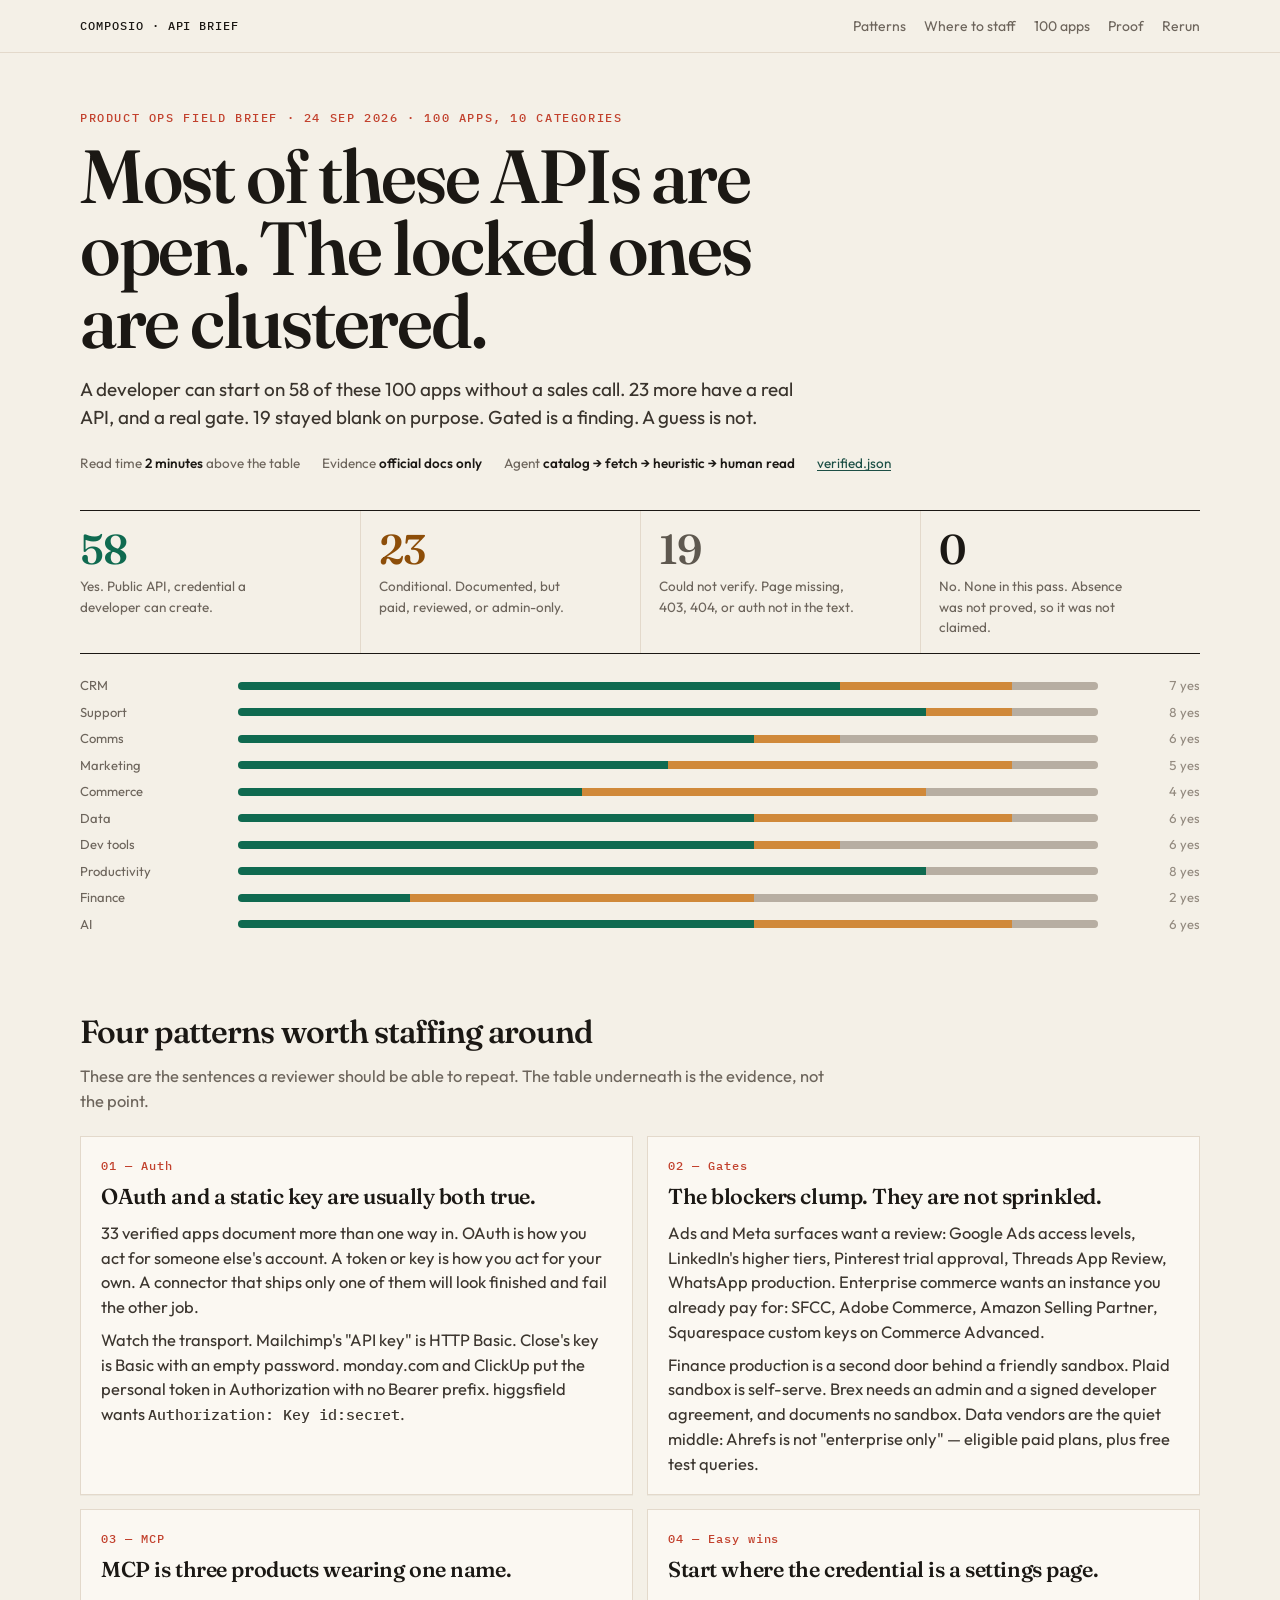
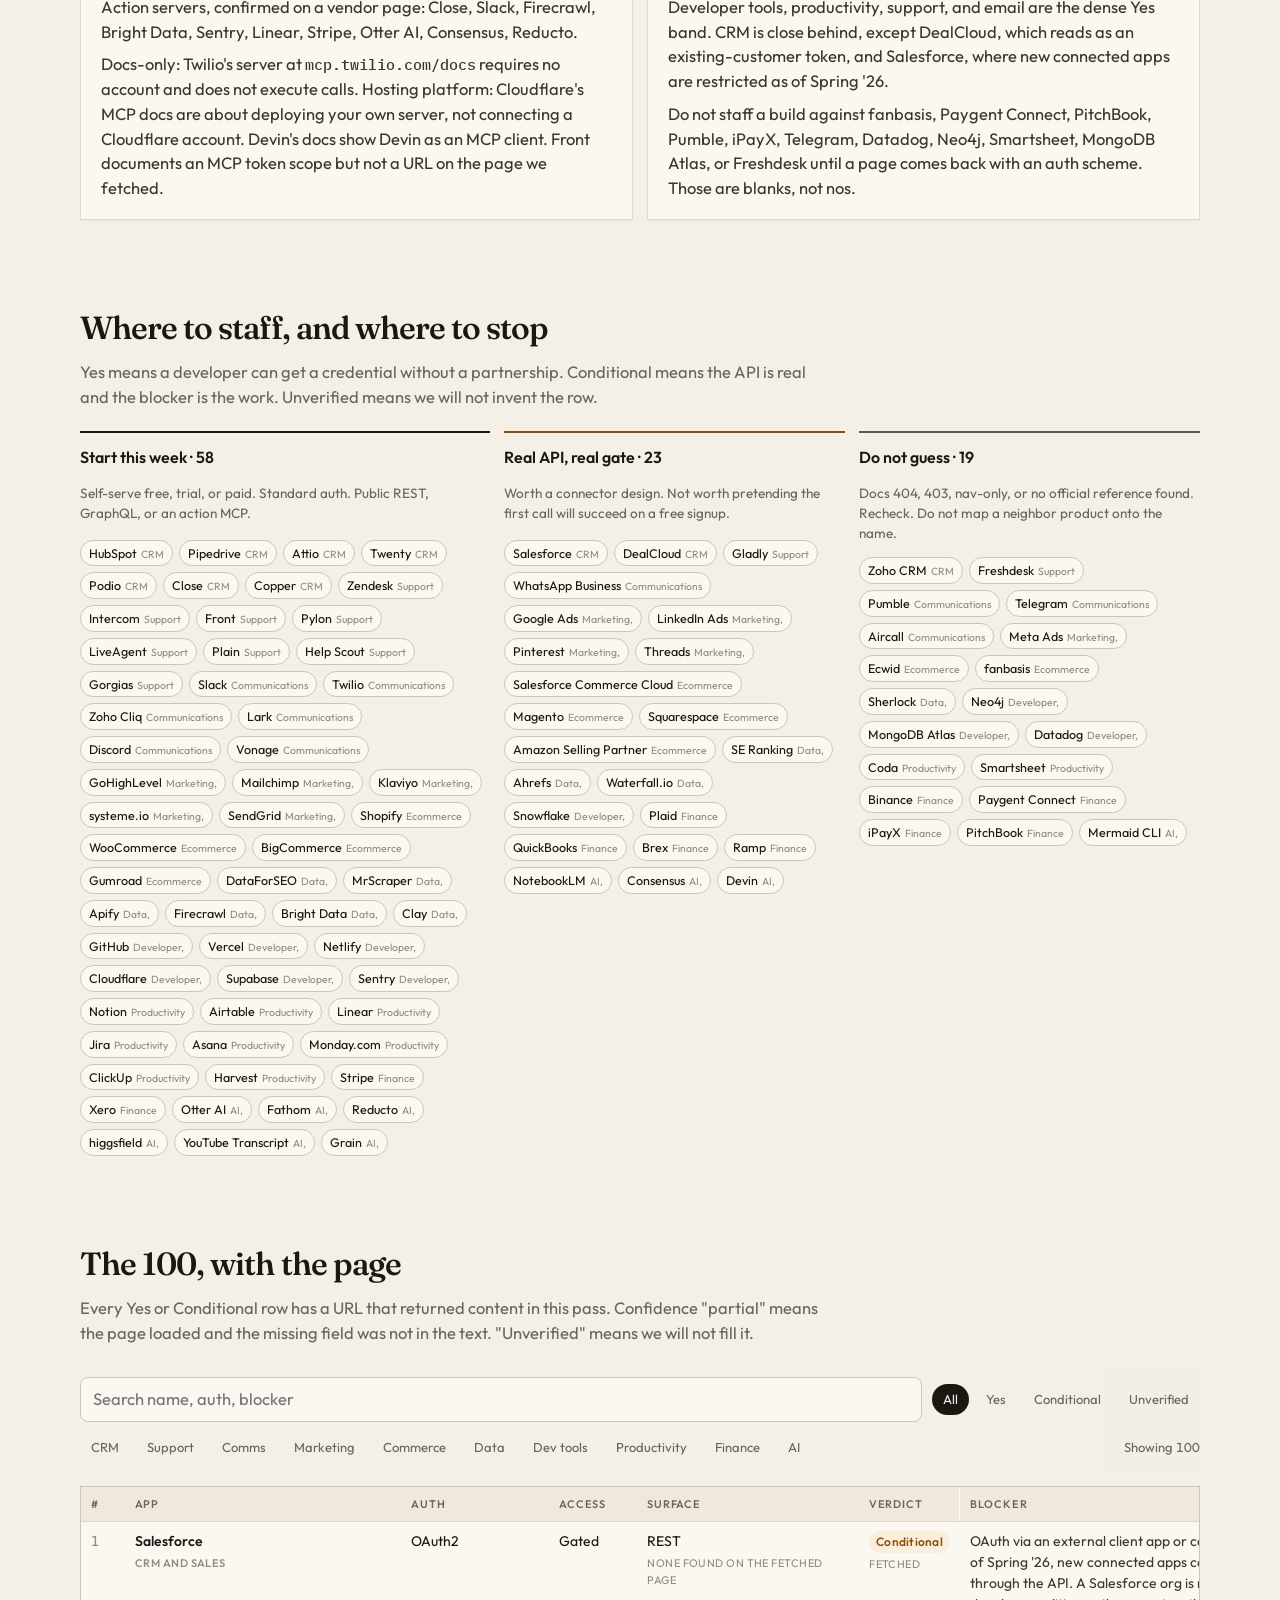
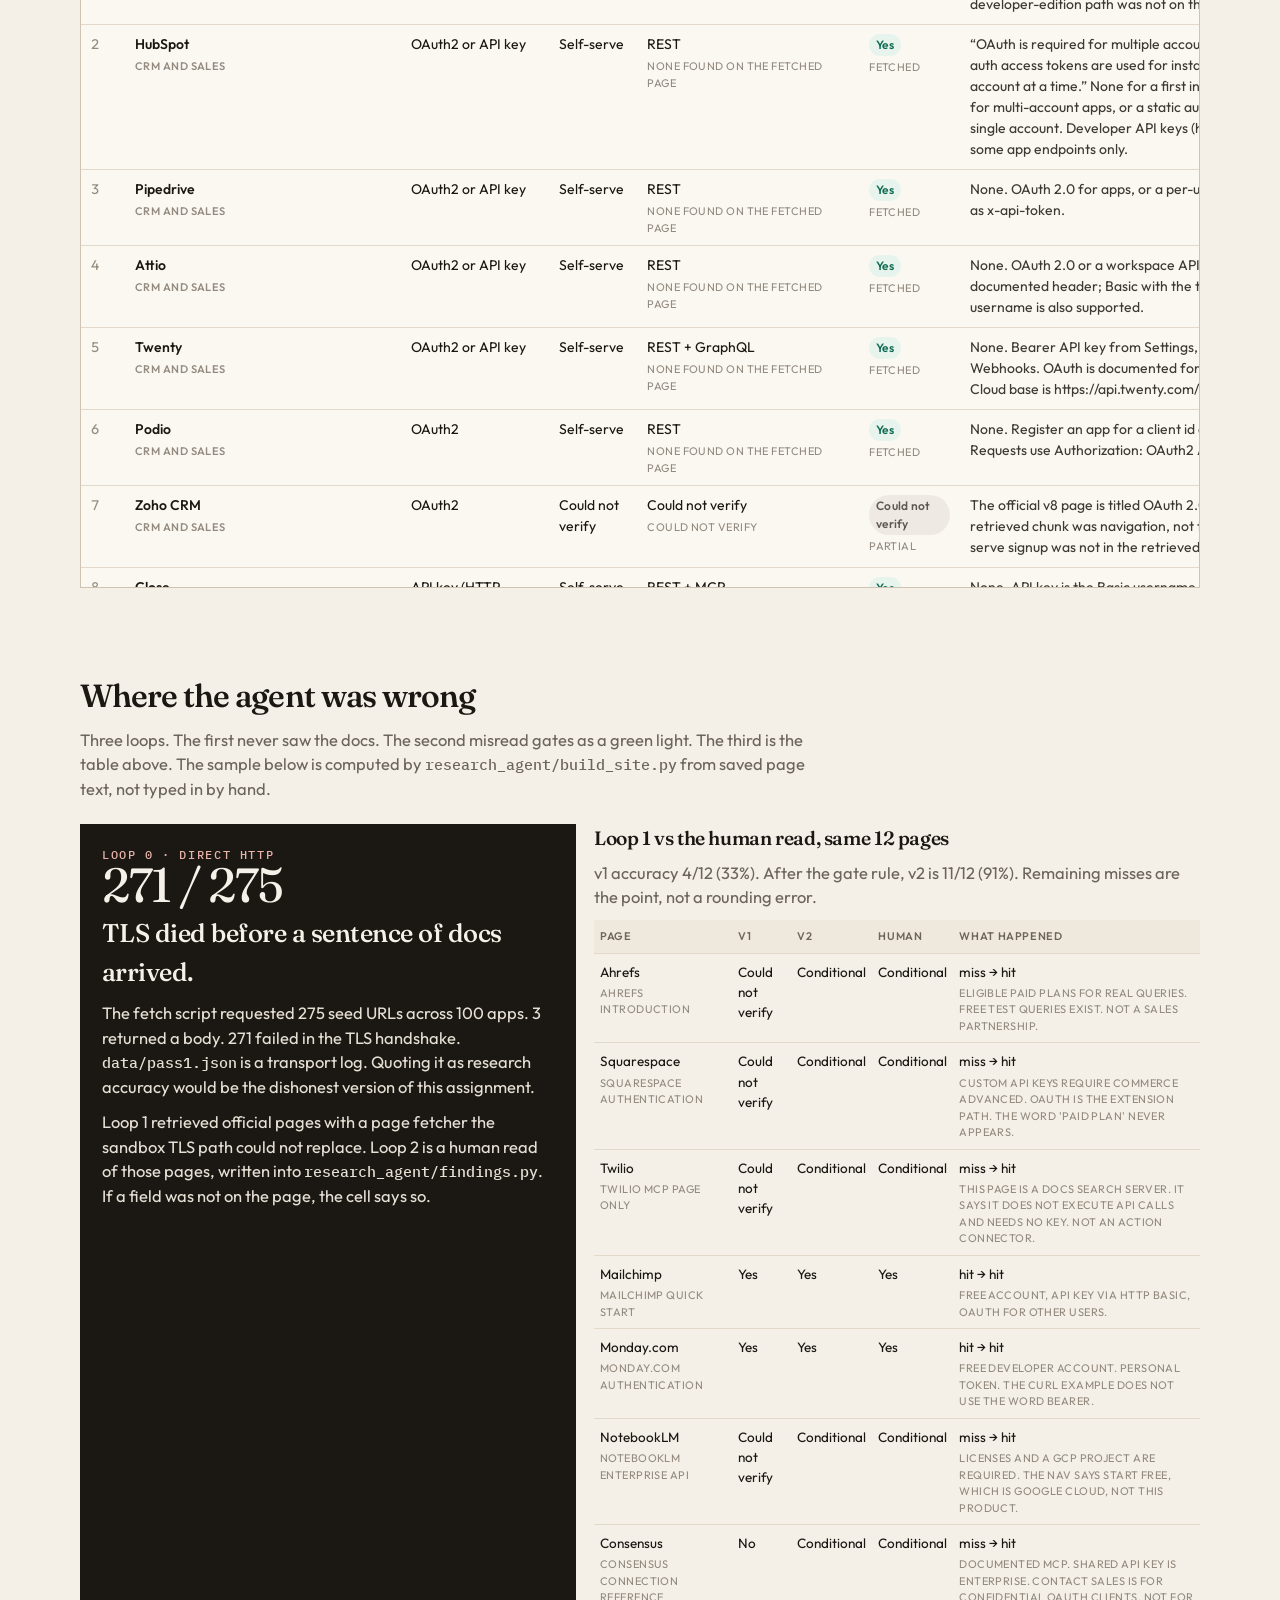
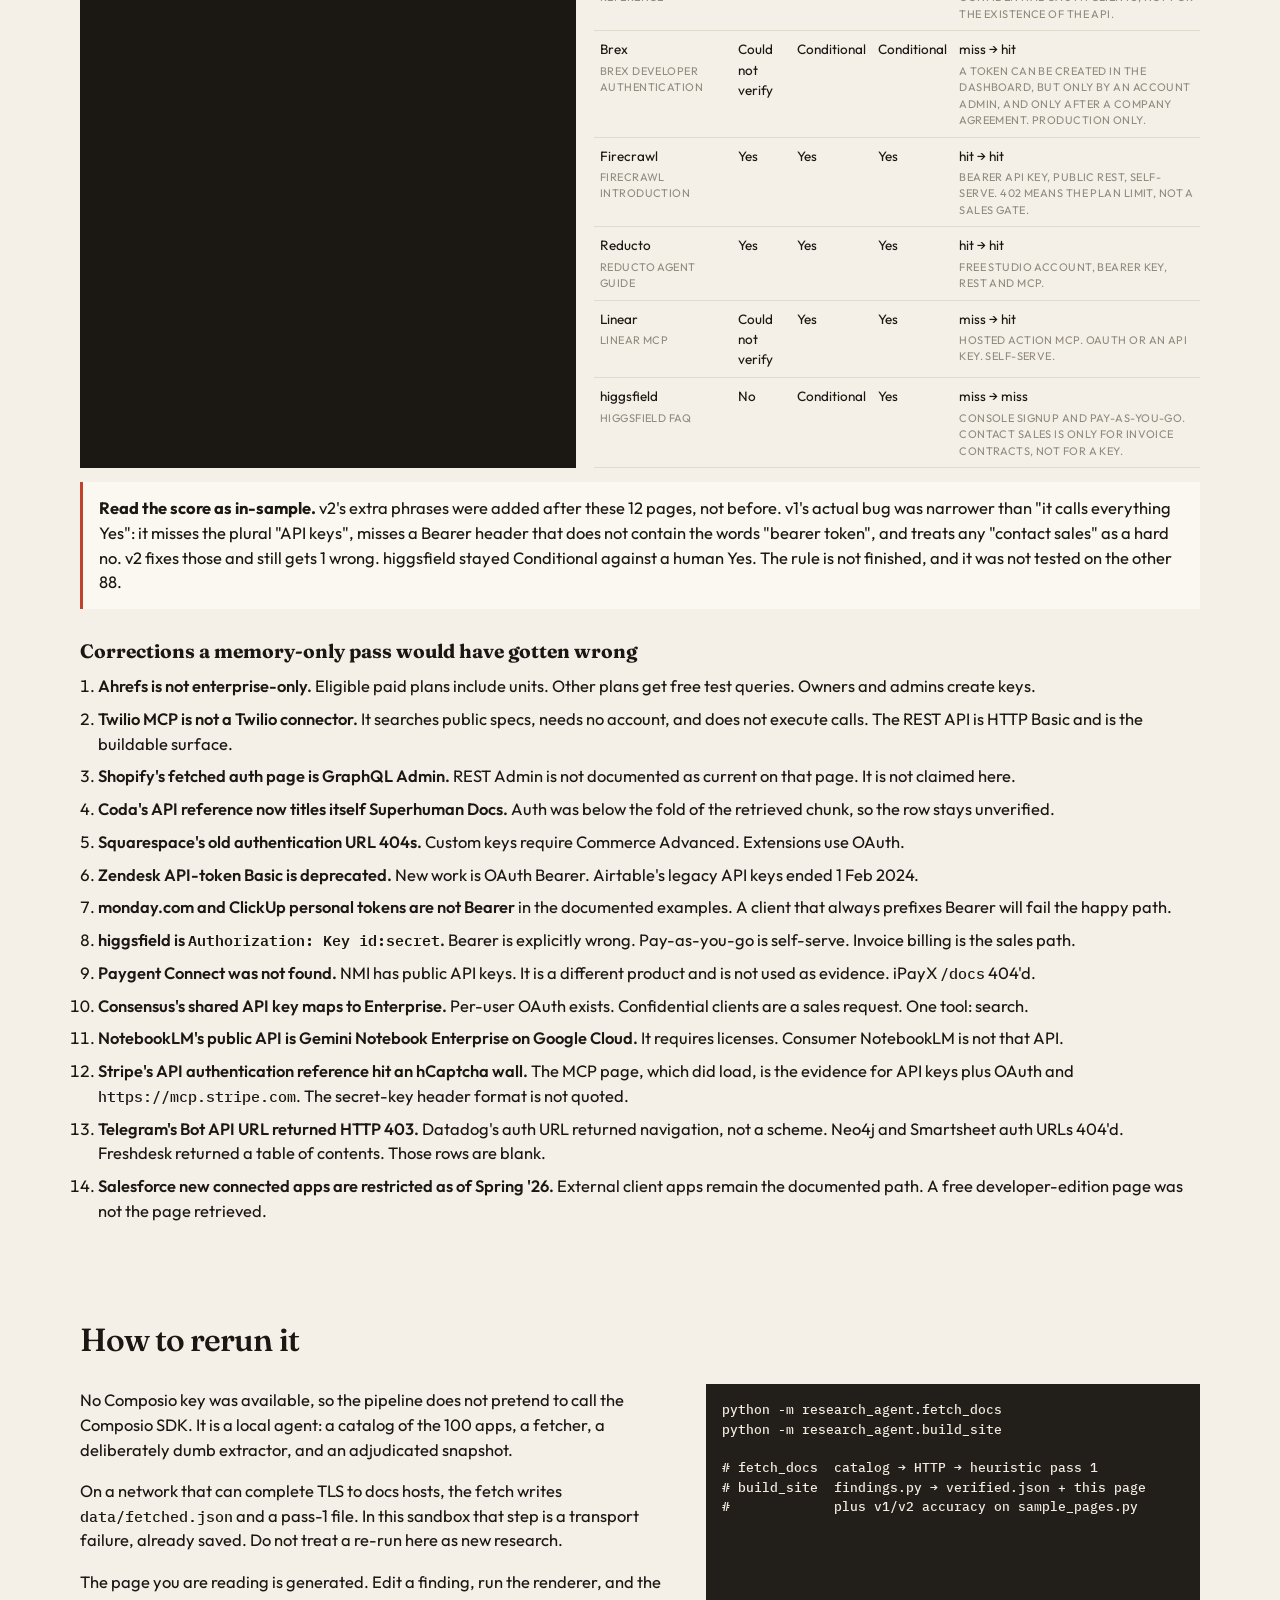
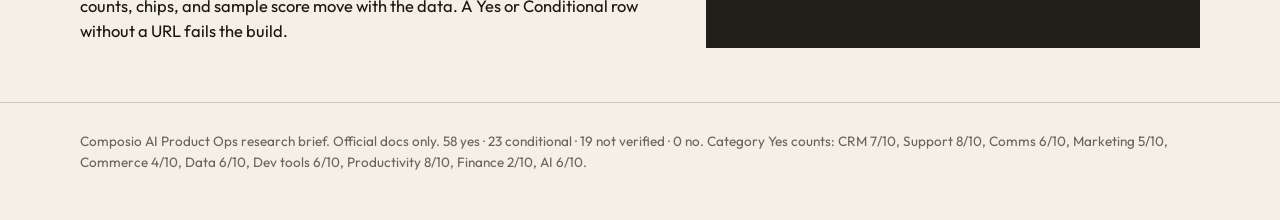
==== docs/index.html @ 216122af "Publish the 100-app API research brief. Adjudicated findings from official docs, the fetch/heuristic" ====
<!DOCTYPE html>
<html lang="en">
<head>
<meta charset="utf-8">
<meta name="viewport" content="width=device-width, initial-scale=1">
<title>100 APIs, read from the docs — Composio research brief</title>
<meta name="description" content="Which of 100 apps a developer can actually connect, from official docs. Gated is a finding. Unverified stays blank.">
<link rel="preconnect" href="https://fonts.googleapis.com">
<link rel="preconnect" href="https://fonts.gstatic.com" crossorigin>
<link href="https://fonts.googleapis.com/css2?family=Fraunces:opsz,wght@9..144,520;9..144,600&family=IBM+Plex+Mono:wght@400;500&family=Outfit:wght@380;480;560&display=swap" rel="stylesheet">
<style>
:root {
  --paper: #f4f0e7;
  --paper-2: #fbf8f2;
  --ink: #1b1814;
  --muted: #6d655c;
  --faint: #948b80;
  --line: #e3d9cb;
  --line-strong: #cfc3b2;
  --accent: #c2412d;
  --pine: #1c4f45;
  --yes: #0f6a50;
  --yes-bg: #e7f4ee;
  --cond: #8d4e09;
  --cond-bg: #f8efdf;
  --unk: #5e584f;
  --unk-bg: #eeeae3;
  --shadow: 0 1px 0 rgba(28, 24, 20, 0.04);
  --serif: "Fraunces", "Iowan Old Style", "Palatino Linotype", Palatino, serif;
  --sans: "Outfit", "Avenir Next", "Segoe UI", sans-serif;
  --mono: "IBM Plex Mono", "ui-monospace", "SFMono-Regular", Menlo, monospace;
}

* { box-sizing: border-box; }
html { scroll-behavior: smooth; }
body {
  margin: 0;
  background:
    radial-gradient(1200px 500px at 90% -10%, rgba(194, 65, 45, 0.06), transparent 50%),
    var(--paper);
  color: var(--ink);
  font-family: var(--sans);
  font-size: 16.5px;
  line-height: 1.5;
  font-weight: 420;
}

a { color: var(--pine); text-underline-offset: 0.18em; }
a:hover { color: var(--accent); }
:focus-visible { outline: 2px solid var(--accent); outline-offset: 3px; }

.wrap { width: min(1120px, calc(100% - 40px)); margin: 0 auto; }
.kicker {
  font-family: var(--mono);
  font-size: 11.5px;
  letter-spacing: 0.14em;
  text-transform: uppercase;
  color: var(--accent);
  font-weight: 500;
}

nav.top {
  position: sticky;
  top: 0;
  z-index: 20;
  backdrop-filter: blur(10px);
  background: rgba(244, 240, 231, 0.9);
  border-bottom: 1px solid var(--line);
}
nav.top .wrap {
  display: flex;
  align-items: center;
  justify-content: space-between;
  gap: 16px;
  min-height: 52px;
}
nav.top .brand {
  font-family: var(--mono);
  font-size: 12px;
  letter-spacing: 0.08em;
  text-transform: uppercase;
  color: var(--ink);
  text-decoration: none;
}
nav.top .links { display: flex; gap: 18px; }
nav.top .links a {
  color: var(--muted);
  text-decoration: none;
  font-size: 14px;
}
nav.top .links a:hover { color: var(--ink); }

header.hero { padding: 56px 0 28px; }
header.hero h1 {
  font-family: var(--serif);
  font-weight: 560;
  font-size: clamp(2.5rem, 6.4vw, 4.7rem);
  line-height: 0.96;
  letter-spacing: -0.03em;
  margin: 14px 0 18px;
  max-width: 16ch;
}
.lede {
  font-size: 1.18rem;
  max-width: 62ch;
  color: #3a342d;
  margin: 0;
}
.meta-row {
  display: flex;
  flex-wrap: wrap;
  gap: 10px 22px;
  margin-top: 22px;
  color: var(--muted);
  font-size: 13.5px;
}
.meta-row strong { color: var(--ink); font-weight: 560; }

.scores {
  display: grid;
  grid-template-columns: repeat(4, 1fr);
  border-top: 1px solid var(--ink);
  border-bottom: 1px solid var(--ink);
  margin: 36px 0 8px;
}
.score { padding: 18px 16px 16px 0; }
.score + .score { border-left: 1px solid var(--line); padding-left: 18px; }
.score b {
  display: block;
  font-family: var(--serif);
  font-size: 2.6rem;
  font-weight: 560;
  letter-spacing: -0.03em;
  line-height: 1;
}
.score span { display: block; margin-top: 6px; color: var(--muted); font-size: 13.5px; max-width: 22ch; }
.score.yes b { color: var(--yes); }
.score.cond b { color: var(--cond); }
.score.unk b { color: var(--unk); }

.bars { display: grid; gap: 7px; margin: 22px 0 4px; }
.bar-row { display: grid; grid-template-columns: 148px 1fr 92px; gap: 10px; align-items: center; font-size: 13px; }
.bar-row .lab { color: var(--muted); }
.track { display: flex; height: 8px; background: #e7e0d4; border-radius: 99px; overflow: hidden; }
.track i { display: block; height: 100%; }
.track i.yes { background: var(--yes); }
.track i.cond { background: #d0893a; }
.track i.unk { background: #b7aea2; }
.bar-row .n { color: var(--faint); text-align: right; font-variant-numeric: tabular-nums; }

section { padding: 42px 0; }
section h2 {
  font-family: var(--serif);
  font-weight: 560;
  font-size: 2rem;
  letter-spacing: -0.03em;
  margin: 0 0 8px;
}
.section-lead { color: var(--muted); max-width: 68ch; margin: 0 0 22px; }

.patterns {
  display: grid;
  grid-template-columns: 1fr 1fr;
  gap: 14px;
}
.pattern {
  background: var(--paper-2);
  border: 1px solid var(--line);
  padding: 20px 20px 18px;
  box-shadow: var(--shadow);
}
.pattern .num {
  font-family: var(--mono);
  font-size: 12px;
  color: var(--accent);
  letter-spacing: 0.08em;
}
.pattern h3 {
  font-family: var(--serif);
  font-size: 1.35rem;
  font-weight: 560;
  letter-spacing: -0.02em;
  margin: 6px 0 8px;
}
.pattern p { margin: 0; color: #3c362f; }
.pattern p + p { margin-top: 8px; }

.staff {
  display: grid;
  grid-template-columns: 1.2fr 1fr 1fr;
  gap: 14px;
}
.col {
  border-top: 2px solid var(--ink);
  padding-top: 12px;
}
.col.gate { border-top-color: var(--cond); }
.col.stop { border-top-color: var(--unk); }
.col h3 { margin: 0 0 4px; font-size: 1rem; font-weight: 580; }
.col .hint { color: var(--muted); font-size: 13.5px; min-height: 3.2em; }
.chips { display: flex; flex-wrap: wrap; gap: 6px; margin-top: 10px; }
.chip {
  font-size: 12.5px;
  padding: 3px 8px;
  background: var(--paper-2);
  border: 1px solid var(--line-strong);
  border-radius: 999px;
  color: var(--ink);
  text-decoration: none;
}
.chip:hover { border-color: var(--ink); color: var(--ink); }
.chip small { color: var(--faint); margin-left: 4px; }

.toolbar {
  display: flex;
  flex-wrap: wrap;
  gap: 10px;
  align-items: center;
  margin: 8px 0 12px;
  position: sticky;
  top: 52px;
  z-index: 15;
  background: rgba(244, 240, 231, 0.94);
  padding: 10px 0;
}
input[type="search"] {
  flex: 1 1 220px;
  min-width: 180px;
  background: var(--paper-2);
  border: 1px solid var(--line-strong);
  border-radius: 8px;
  padding: 9px 12px;
  font: inherit;
  color: var(--ink);
}
.filters { display: flex; flex-wrap: wrap; gap: 6px; }
.filters button, .seg button {
  font: inherit;
  font-size: 13px;
  background: transparent;
  border: 1px solid transparent;
  border-radius: 999px;
  padding: 5px 10px;
  color: var(--muted);
  cursor: pointer;
}
.filters button[aria-pressed="true"], .seg button[aria-pressed="true"] {
  background: var(--ink);
  color: var(--paper);
}
.showing { margin-left: auto; color: var(--muted); font-size: 13px; font-variant-numeric: tabular-nums; }

.table-scroll {
  overflow: auto;
  border: 1px solid var(--line-strong);
  background: var(--paper-2);
  max-height: min(78vh, 920px);
}
table { width: 100%; border-collapse: collapse; font-size: 14px; }
th, td { text-align: left; padding: 9px 10px; vertical-align: top; border-bottom: 1px solid var(--line); }
th {
  position: sticky;
  top: 0;
  background: #efe8dc;
  font-size: 11px;
  letter-spacing: 0.08em;
  text-transform: uppercase;
  color: var(--muted);
  font-weight: 560;
  z-index: 1;
}
tr.hide { display: none; }
tr:hover td { background: #f7f3eb; }
td.name { font-weight: 560; white-space: nowrap; }
td.num { color: var(--faint); font-variant-numeric: tabular-nums; width: 2.2rem; }
.tag {
  display: inline-block;
  font-size: 12px;
  font-weight: 560;
  letter-spacing: 0.02em;
  padding: 2px 7px;
  border-radius: 999px;
}
.tag.yes { color: var(--yes); background: var(--yes-bg); }
.tag.cond { color: var(--cond); background: var(--cond-bg); }
.tag.unk { color: var(--unk); background: var(--unk-bg); }
.tag.no { color: #8d2e2e; background: #f8e6e4; }
td.blocker { color: #3f3933; min-width: 280px; max-width: 460px; }
td a { font-size: 13px; white-space: nowrap; }
.conf { display: block; margin-top: 3px; color: var(--faint); font-size: 11px; letter-spacing: 0.04em; text-transform: uppercase; }

.proof-grid { display: grid; grid-template-columns: 0.9fr 1.1fr; gap: 18px; }
.callout {
  background: var(--ink);
  color: #f6f1e8;
  padding: 22px;
}
.callout h3 { font-family: var(--serif); font-weight: 520; font-size: 1.6rem; margin: 8px 0 10px; letter-spacing: -0.02em; }
.callout p { margin: 0 0 10px; color: #e6dfd4; }
.callout .big {
  font-family: var(--serif);
  font-size: 3rem;
  line-height: 0.9;
  letter-spacing: -0.03em;
}
.misses { width: 100%; border-collapse: collapse; font-size: 13.5px; }
.misses th, .misses td { border-bottom: 1px solid var(--line); padding: 8px 6px; text-align: left; vertical-align: top; }
.misses th { font-size: 11px; letter-spacing: 0.06em; text-transform: uppercase; color: var(--muted); }
.lift { margin-top: 14px; padding: 14px 16px; border-left: 3px solid var(--accent); background: var(--paper-2); }
.corrections { margin: 0; padding-left: 18px; }
.corrections li { margin: 0 0 8px; }
.corrections li strong { font-weight: 580; }

.rerun {
  display: grid;
  grid-template-columns: 1.1fr 0.9fr;
  gap: 22px;
}
pre {
  background: #221f1b;
  color: #f3ecdf;
  padding: 16px 16px;
  overflow: auto;
  font-family: var(--mono);
  font-size: 12.5px;
  line-height: 1.55;
}
code { font-family: var(--mono); font-size: 0.92em; }
footer {
  border-top: 1px solid var(--line-strong);
  padding: 28px 0 48px;
  color: var(--muted);
  font-size: 13.5px;
}

@media (max-width: 860px) {
  .scores, .patterns, .staff, .proof-grid, .rerun { grid-template-columns: 1fr; }
  .score + .score { border-left: 0; padding-left: 0; border-top: 1px solid var(--line); }
  .showing { margin-left: 0; }
  nav.top .links { display: none; }
  td.blocker { min-width: 220px; }
}

</style>
</head>
<body>
<nav class="top">
  <div class="wrap">
    <a class="brand" href="#brief">Composio · API brief</a>
    <div class="links">
      <a href="#patterns">Patterns</a>
      <a href="#staff">Where to staff</a>
      <a href="#table">100 apps</a>
      <a href="#proof">Proof</a>
      <a href="#rerun">Rerun</a>
    </div>
  </div>
</nav>

<header class="hero" id="brief">
  <div class="wrap">
    <div class="kicker">Product ops field brief · 24 Sep 2026 · 100 apps, 10 categories</div>
    <h1>Most of these APIs are open. The locked ones are clustered.</h1>
    <p class="lede">A developer can start on 58 of these 100 apps without a sales call. 23 more have a real API, and a real gate. 19 stayed blank on purpose. Gated is a finding. A guess is not.</p>
    <div class="meta-row">
      <span>Read time <strong>2 minutes</strong> above the table</span>
      <span>Evidence <strong>official docs only</strong></span>
      <span>Agent <strong>catalog → fetch → heuristic → human read</strong></span>
      <span><a href="verified.json">verified.json</a></span>
    </div>
    <div class="scores" aria-label="Verdict counts">
      <div class="score yes"><b>58</b><span>Yes. Public API, credential a developer can create.</span></div>
      <div class="score cond"><b>23</b><span>Conditional. Documented, but paid, reviewed, or admin-only.</span></div>
      <div class="score unk"><b>19</b><span>Could not verify. Page missing, 403, 404, or auth not in the text.</span></div>
      <div class="score"><b>0</b><span>No. None in this pass. Absence was not proved, so it was not claimed.</span></div>
    </div>
    <div class="bars" aria-label="Yes share by category">
      <div class="bar-row"><span class="lab">CRM</span><div class="track" role="img" aria-label="CRM: 7 yes, 2 conditional, 1 unverified"><i class="yes" style="width:70.0%"></i><i class="cond" style="width:20.0%"></i><i class="unk" style="width:10.0%"></i></div><span class="n">7 yes</span></div><div class="bar-row"><span class="lab">Support</span><div class="track" role="img" aria-label="Support: 8 yes, 1 conditional, 1 unverified"><i class="yes" style="width:80.0%"></i><i class="cond" style="width:10.0%"></i><i class="unk" style="width:10.0%"></i></div><span class="n">8 yes</span></div><div class="bar-row"><span class="lab">Comms</span><div class="track" role="img" aria-label="Comms: 6 yes, 1 conditional, 3 unverified"><i class="yes" style="width:60.0%"></i><i class="cond" style="width:10.0%"></i><i class="unk" style="width:30.0%"></i></div><span class="n">6 yes</span></div><div class="bar-row"><span class="lab">Marketing</span><div class="track" role="img" aria-label="Marketing: 5 yes, 4 conditional, 1 unverified"><i class="yes" style="width:50.0%"></i><i class="cond" style="width:40.0%"></i><i class="unk" style="width:10.0%"></i></div><span class="n">5 yes</span></div><div class="bar-row"><span class="lab">Commerce</span><div class="track" role="img" aria-label="Commerce: 4 yes, 4 conditional, 2 unverified"><i class="yes" style="width:40.0%"></i><i class="cond" style="width:40.0%"></i><i class="unk" style="width:20.0%"></i></div><span class="n">4 yes</span></div><div class="bar-row"><span class="lab">Data</span><div class="track" role="img" aria-label="Data: 6 yes, 3 conditional, 1 unverified"><i class="yes" style="width:60.0%"></i><i class="cond" style="width:30.0%"></i><i class="unk" style="width:10.0%"></i></div><span class="n">6 yes</span></div><div class="bar-row"><span class="lab">Dev tools</span><div class="track" role="img" aria-label="Dev tools: 6 yes, 1 conditional, 3 unverified"><i class="yes" style="width:60.0%"></i><i class="cond" style="width:10.0%"></i><i class="unk" style="width:30.0%"></i></div><span class="n">6 yes</span></div><div class="bar-row"><span class="lab">Productivity</span><div class="track" role="img" aria-label="Productivity: 8 yes, 0 conditional, 2 unverified"><i class="yes" style="width:80.0%"></i><i class="cond" style="width:0.0%"></i><i class="unk" style="width:20.0%"></i></div><span class="n">8 yes</span></div><div class="bar-row"><span class="lab">Finance</span><div class="track" role="img" aria-label="Finance: 2 yes, 4 conditional, 4 unverified"><i class="yes" style="width:20.0%"></i><i class="cond" style="width:40.0%"></i><i class="unk" style="width:40.0%"></i></div><span class="n">2 yes</span></div><div class="bar-row"><span class="lab">AI</span><div class="track" role="img" aria-label="AI: 6 yes, 3 conditional, 1 unverified"><i class="yes" style="width:60.0%"></i><i class="cond" style="width:30.0%"></i><i class="unk" style="width:10.0%"></i></div><span class="n">6 yes</span></div>
    </div>
  </div>
</header>

<section id="patterns">
  <div class="wrap">
    <h2>Four patterns worth staffing around</h2>
    <p class="section-lead">These are the sentences a reviewer should be able to repeat. The table underneath is the evidence, not the point.</p>
    <div class="patterns">
      <article class="pattern">
        <div class="num">01 — Auth</div>
        <h3>OAuth and a static key are usually both true.</h3>
        <p>33 verified apps document more than one way in. OAuth is how you act for someone else's account. A token or key is how you act for your own. A connector that ships only one of them will look finished and fail the other job.</p>
        <p>Watch the transport. Mailchimp's "API key" is HTTP Basic. Close's key is Basic with an empty password. monday.com and ClickUp put the personal token in Authorization with no Bearer prefix. higgsfield wants <code>Authorization: Key id:secret</code>.</p>
      </article>
      <article class="pattern">
        <div class="num">02 — Gates</div>
        <h3>The blockers clump. They are not sprinkled.</h3>
        <p>Ads and Meta surfaces want a review: Google Ads access levels, LinkedIn's higher tiers, Pinterest trial approval, Threads App Review, WhatsApp production. Enterprise commerce wants an instance you already pay for: SFCC, Adobe Commerce, Amazon Selling Partner, Squarespace custom keys on Commerce Advanced.</p>
        <p>Finance production is a second door behind a friendly sandbox. Plaid sandbox is self-serve. Brex needs an admin and a signed developer agreement, and documents no sandbox. Data vendors are the quiet middle: Ahrefs is not "enterprise only" — eligible paid plans, plus free test queries.</p>
      </article>
      <article class="pattern">
        <div class="num">03 — MCP</div>
        <h3>MCP is three products wearing one name.</h3>
        <p>Action servers, confirmed on a vendor page: Close, Slack, Firecrawl, Bright Data, Sentry, Linear, Stripe, Otter AI, Consensus, Reducto.</p>
        <p>Docs-only: Twilio's server at <code>mcp.twilio.com/docs</code> requires no account and does not execute calls. Hosting platform: Cloudflare's MCP docs are about deploying your own server, not connecting a Cloudflare account. Devin's docs show Devin as an MCP client. Front documents an MCP token scope but not a URL on the page we fetched.</p>
      </article>
      <article class="pattern">
        <div class="num">04 — Easy wins</div>
        <h3>Start where the credential is a settings page.</h3>
        <p>Developer tools, productivity, support, and email are the dense Yes band. CRM is close behind, except DealCloud, which reads as an existing-customer token, and Salesforce, where new connected apps are restricted as of Spring '26.</p>
        <p>Do not staff a build against fanbasis, Paygent Connect, PitchBook, Pumble, iPayX, Telegram, Datadog, Neo4j, Smartsheet, MongoDB Atlas, or Freshdesk until a page comes back with an auth scheme. Those are blanks, not nos.</p>
      </article>
    </div>
  </div>
</section>

<section id="staff">
  <div class="wrap">
    <h2>Where to staff, and where to stop</h2>
    <p class="section-lead">Yes means a developer can get a credential without a partnership. Conditional means the API is real and the blocker is the work. Unverified means we will not invent the row.</p>
    <div class="staff">
      <div class="col">
        <h3>Start this week · 58</h3>
        <p class="hint">Self-serve free, trial, or paid. Standard auth. Public REST, GraphQL, or an action MCP.</p>
        <div class="chips"><a class="chip" href="#row-2">HubSpot<small>CRM</small></a><a class="chip" href="#row-3">Pipedrive<small>CRM</small></a><a class="chip" href="#row-4">Attio<small>CRM</small></a><a class="chip" href="#row-5">Twenty<small>CRM</small></a><a class="chip" href="#row-6">Podio<small>CRM</small></a><a class="chip" href="#row-8">Close<small>CRM</small></a><a class="chip" href="#row-9">Copper<small>CRM</small></a><a class="chip" href="#row-11">Zendesk<small>Support</small></a><a class="chip" href="#row-12">Intercom<small>Support</small></a><a class="chip" href="#row-14">Front<small>Support</small></a><a class="chip" href="#row-15">Pylon<small>Support</small></a><a class="chip" href="#row-16">LiveAgent<small>Support</small></a><a class="chip" href="#row-17">Plain<small>Support</small></a><a class="chip" href="#row-18">Help Scout<small>Support</small></a><a class="chip" href="#row-19">Gorgias<small>Support</small></a><a class="chip" href="#row-21">Slack<small>Communications</small></a><a class="chip" href="#row-22">Twilio<small>Communications</small></a><a class="chip" href="#row-23">Zoho Cliq<small>Communications</small></a><a class="chip" href="#row-24">Lark<small>Communications</small></a><a class="chip" href="#row-26">Discord<small>Communications</small></a><a class="chip" href="#row-30">Vonage<small>Communications</small></a><a class="chip" href="#row-34">GoHighLevel<small>Marketing,</small></a><a class="chip" href="#row-35">Mailchimp<small>Marketing,</small></a><a class="chip" href="#row-36">Klaviyo<small>Marketing,</small></a><a class="chip" href="#row-37">systeme.io<small>Marketing,</small></a><a class="chip" href="#row-40">SendGrid<small>Marketing,</small></a><a class="chip" href="#row-41">Shopify<small>Ecommerce</small></a><a class="chip" href="#row-42">WooCommerce<small>Ecommerce</small></a><a class="chip" href="#row-43">BigCommerce<small>Ecommerce</small></a><a class="chip" href="#row-48">Gumroad<small>Ecommerce</small></a><a class="chip" href="#row-51">DataForSEO<small>Data,</small></a><a class="chip" href="#row-54">MrScraper<small>Data,</small></a><a class="chip" href="#row-55">Apify<small>Data,</small></a><a class="chip" href="#row-56">Firecrawl<small>Data,</small></a><a class="chip" href="#row-57">Bright Data<small>Data,</small></a><a class="chip" href="#row-60">Clay<small>Data,</small></a><a class="chip" href="#row-61">GitHub<small>Developer,</small></a><a class="chip" href="#row-62">Vercel<small>Developer,</small></a><a class="chip" href="#row-63">Netlify<small>Developer,</small></a><a class="chip" href="#row-64">Cloudflare<small>Developer,</small></a><a class="chip" href="#row-65">Supabase<small>Developer,</small></a><a class="chip" href="#row-70">Sentry<small>Developer,</small></a><a class="chip" href="#row-71">Notion<small>Productivity</small></a><a class="chip" href="#row-72">Airtable<small>Productivity</small></a><a class="chip" href="#row-73">Linear<small>Productivity</small></a><a class="chip" href="#row-74">Jira<small>Productivity</small></a><a class="chip" href="#row-75">Asana<small>Productivity</small></a><a class="chip" href="#row-76">Monday.com<small>Productivity</small></a><a class="chip" href="#row-77">ClickUp<small>Productivity</small></a><a class="chip" href="#row-80">Harvest<small>Productivity</small></a><a class="chip" href="#row-81">Stripe<small>Finance</small></a><a class="chip" href="#row-87">Xero<small>Finance</small></a><a class="chip" href="#row-92">Otter AI<small>AI,</small></a><a class="chip" href="#row-93">Fathom<small>AI,</small></a><a class="chip" href="#row-95">Reducto<small>AI,</small></a><a class="chip" href="#row-97">higgsfield<small>AI,</small></a><a class="chip" href="#row-99">YouTube Transcript<small>AI,</small></a><a class="chip" href="#row-100">Grain<small>AI,</small></a></div>
      </div>
      <div class="col gate">
        <h3>Real API, real gate · 23</h3>
        <p class="hint">Worth a connector design. Not worth pretending the first call will succeed on a free signup.</p>
        <div class="chips"><a class="chip" href="#row-1">Salesforce<small>CRM</small></a><a class="chip" href="#row-10">DealCloud<small>CRM</small></a><a class="chip" href="#row-20">Gladly<small>Support</small></a><a class="chip" href="#row-28">WhatsApp Business<small>Communications</small></a><a class="chip" href="#row-31">Google Ads<small>Marketing,</small></a><a class="chip" href="#row-33">LinkedIn Ads<small>Marketing,</small></a><a class="chip" href="#row-38">Pinterest<small>Marketing,</small></a><a class="chip" href="#row-39">Threads<small>Marketing,</small></a><a class="chip" href="#row-44">Salesforce Commerce Cloud<small>Ecommerce</small></a><a class="chip" href="#row-45">Magento<small>Ecommerce</small></a><a class="chip" href="#row-46">Squarespace<small>Ecommerce</small></a><a class="chip" href="#row-49">Amazon Selling Partner<small>Ecommerce</small></a><a class="chip" href="#row-52">SE Ranking<small>Data,</small></a><a class="chip" href="#row-53">Ahrefs<small>Data,</small></a><a class="chip" href="#row-59">Waterfall.io<small>Data,</small></a><a class="chip" href="#row-67">Snowflake<small>Developer,</small></a><a class="chip" href="#row-82">Plaid<small>Finance</small></a><a class="chip" href="#row-86">QuickBooks<small>Finance</small></a><a class="chip" href="#row-88">Brex<small>Finance</small></a><a class="chip" href="#row-89">Ramp<small>Finance</small></a><a class="chip" href="#row-91">NotebookLM<small>AI,</small></a><a class="chip" href="#row-94">Consensus<small>AI,</small></a><a class="chip" href="#row-96">Devin<small>AI,</small></a></div>
      </div>
      <div class="col stop">
        <h3>Do not guess · 19</h3>
        <p class="hint">Docs 404, 403, nav-only, or no official reference found. Recheck. Do not map a neighbor product onto the name.</p>
        <div class="chips"><a class="chip" href="#row-7">Zoho CRM<small>CRM</small></a><a class="chip" href="#row-13">Freshdesk<small>Support</small></a><a class="chip" href="#row-25">Pumble<small>Communications</small></a><a class="chip" href="#row-27">Telegram<small>Communications</small></a><a class="chip" href="#row-29">Aircall<small>Communications</small></a><a class="chip" href="#row-32">Meta Ads<small>Marketing,</small></a><a class="chip" href="#row-47">Ecwid<small>Ecommerce</small></a><a class="chip" href="#row-50">fanbasis<small>Ecommerce</small></a><a class="chip" href="#row-58">Sherlock<small>Data,</small></a><a class="chip" href="#row-66">Neo4j<small>Developer,</small></a><a class="chip" href="#row-68">MongoDB Atlas<small>Developer,</small></a><a class="chip" href="#row-69">Datadog<small>Developer,</small></a><a class="chip" href="#row-78">Coda<small>Productivity</small></a><a class="chip" href="#row-79">Smartsheet<small>Productivity</small></a><a class="chip" href="#row-83">Binance<small>Finance</small></a><a class="chip" href="#row-84">Paygent Connect<small>Finance</small></a><a class="chip" href="#row-85">iPayX<small>Finance</small></a><a class="chip" href="#row-90">PitchBook<small>Finance</small></a><a class="chip" href="#row-98">Mermaid CLI<small>AI,</small></a></div>
      </div>
    </div>
  </div>
</section>

<section id="table">
  <div class="wrap">
    <h2>The 100, with the page</h2>
    <p class="section-lead">Every Yes or Conditional row has a URL that returned content in this pass. Confidence "partial" means the page loaded and the missing field was not in the text. "Unverified" means we will not fill it.</p>
    <div class="toolbar">
      <label class="visually-hidden" for="q" style="position:absolute;left:-9999px">Search apps</label>
      <input id="q" type="search" placeholder="Search name, auth, blocker" autocomplete="off">
      <div class="filters" id="verdicts">
        <button type="button" data-v="all" aria-pressed="true">All</button>
        <button type="button" data-v="Yes" aria-pressed="false">Yes</button>
        <button type="button" data-v="Conditional" aria-pressed="false">Conditional</button>
        <button type="button" data-v="Could not verify" aria-pressed="false">Unverified</button>
      </div>
      <div class="filters" id="cats"><button type="button" data-cat="crm" aria-pressed="false">CRM</button><button type="button" data-cat="support" aria-pressed="false">Support</button><button type="button" data-cat="comms" aria-pressed="false">Comms</button><button type="button" data-cat="marketing" aria-pressed="false">Marketing</button><button type="button" data-cat="ecom" aria-pressed="false">Commerce</button><button type="button" data-cat="data" aria-pressed="false">Data</button><button type="button" data-cat="dev" aria-pressed="false">Dev tools</button><button type="button" data-cat="productivity" aria-pressed="false">Productivity</button><button type="button" data-cat="finance" aria-pressed="false">Finance</button><button type="button" data-cat="ai" aria-pressed="false">AI</button></div>
      <div class="showing" id="showing">Showing 100</div>
    </div>
    <div class="table-scroll">
      <table>
        <thead>
          <tr>
            <th>#</th><th>App</th><th>Auth</th><th>Access</th><th>Surface</th><th>Verdict</th><th>Blocker</th><th>Evidence</th>
          </tr>
        </thead>
        <tbody id="rows">
          <tr id="row-1" data-v="Conditional" data-c="crm" data-k="fetched" data-q="salesforce oauth2 oauth via an external client app or connected app. as of spring &#x27;26, new connected apps can only be created through the api. a salesforce org is required; a free developer-edition path was not on this page."><td class="num">1</td><td class="name">Salesforce<span class="conf">CRM and Sales</span></td><td>OAuth2</td><td>Gated</td><td>REST<span class="conf">None found on the fetched page</span></td><td><span class="tag cond">Conditional</span><span class="conf">fetched</span></td><td class="blocker">OAuth via an external client app or connected app. As of Spring &#x27;26, new connected apps can only be created through the API. A Salesforce org is required; a free developer-edition path was not on this page.</td><td><a href="https://developer.salesforce.com/docs/atlas.en-us.api_rest.meta/api_rest/intro_oauth_and_connected_apps.html" target="_blank" rel="noopener">Source</a></td></tr><tr id="row-2" data-v="Yes" data-c="crm" data-k="fetched" data-q="hubspot oauth2 or api key none for a first integration. oauth for multi-account apps, or a static auth token for a single account. developer api keys (hapikey) cover some app endpoints only."><td class="num">2</td><td class="name">HubSpot<span class="conf">CRM and Sales</span></td><td>OAuth2 or API key</td><td>Self-serve</td><td>REST<span class="conf">None found on the fetched page</span></td><td><span class="tag yes">Yes</span><span class="conf">fetched</span></td><td class="blocker"><q>OAuth is required for multiple accounts, while static auth access tokens are used for installing in a single account at a time.</q> None for a first integration. OAuth for multi-account apps, or a static auth token for a single account. Developer API keys (hapikey) cover some app endpoints only.</td><td><a href="https://developers.hubspot.com/docs/apps/developer-platform/build-apps/authentication/overview" target="_blank" rel="noopener">Source</a></td></tr><tr id="row-3" data-v="Yes" data-c="crm" data-k="fetched" data-q="pipedrive oauth2 or api key none. oauth 2.0 for apps, or a per-user api token sent as x-api-token."><td class="num">3</td><td class="name">Pipedrive<span class="conf">CRM and Sales</span></td><td>OAuth2 or API key</td><td>Self-serve</td><td>REST<span class="conf">None found on the fetched page</span></td><td><span class="tag yes">Yes</span><span class="conf">fetched</span></td><td class="blocker">None. OAuth 2.0 for apps, or a per-user API token sent as x-api-token.</td><td><a href="https://pipedrive.readme.io/docs/core-api-concepts-authentication" target="_blank" rel="noopener">Source</a></td></tr><tr id="row-4" data-v="Yes" data-c="crm" data-k="fetched" data-q="attio oauth2 or api key none. oauth 2.0 or a workspace api key. bearer is the documented header; basic with the token as the username is also supported."><td class="num">4</td><td class="name">Attio<span class="conf">CRM and Sales</span></td><td>OAuth2 or API key</td><td>Self-serve</td><td>REST<span class="conf">None found on the fetched page</span></td><td><span class="tag yes">Yes</span><span class="conf">fetched</span></td><td class="blocker">None. OAuth 2.0 or a workspace API key. Bearer is the documented header; Basic with the token as the username is also supported.</td><td><a href="https://docs.attio.com/rest-api/guides/authentication" target="_blank" rel="noopener">Source</a></td></tr><tr id="row-5" data-v="Yes" data-c="crm" data-k="fetched" data-q="twenty oauth2 or api key none. bearer api key from settings, api and webhooks. oauth is documented for external apps. cloud base is https://api.twenty.com/."><td class="num">5</td><td class="name">Twenty<span class="conf">CRM and Sales</span></td><td>OAuth2 or API key</td><td>Self-serve</td><td>REST + GraphQL<span class="conf">None found on the fetched page</span></td><td><span class="tag yes">Yes</span><span class="conf">fetched</span></td><td class="blocker">None. Bearer API key from Settings, API and Webhooks. OAuth is documented for external apps. Cloud base is https://api.twenty.com/.</td><td><a href="https://docs.twenty.com/developers/extend/api" target="_blank" rel="noopener">Source</a></td></tr><tr id="row-6" data-v="Yes" data-c="crm" data-k="fetched" data-q="podio oauth2 none. register an app for a client id and secret. requests use authorization: oauth2 access_token."><td class="num">6</td><td class="name">Podio<span class="conf">CRM and Sales</span></td><td>OAuth2</td><td>Self-serve</td><td>REST<span class="conf">None found on the fetched page</span></td><td><span class="tag yes">Yes</span><span class="conf">fetched</span></td><td class="blocker">None. Register an app for a client id and secret. Requests use Authorization: OAuth2 ACCESS_TOKEN.</td><td><a href="https://developers.podio.com/authentication" target="_blank" rel="noopener">Source</a></td></tr><tr id="row-7" data-v="Could not verify" data-c="crm" data-k="partial" data-q="zoho crm oauth2 the official v8 page is titled oauth 2.0 overview, but the retrieved chunk was navigation, not the auth body. self-serve signup was not in the retrieved text."><td class="num">7</td><td class="name">Zoho CRM<span class="conf">CRM and Sales</span></td><td>OAuth2</td><td>Could not verify</td><td>Could not verify<span class="conf">Could not verify</span></td><td><span class="tag unk">Could not verify</span><span class="conf">partial</span></td><td class="blocker">The official v8 page is titled OAuth 2.0 overview, but the retrieved chunk was navigation, not the auth body. Self-serve signup was not in the retrieved text.</td><td><a href="https://www.zoho.com/crm/developer/docs/api/v8/oauth-overview.html" target="_blank" rel="noopener">Source</a></td></tr><tr id="row-8" data-v="Yes" data-c="crm" data-k="fetched" data-q="close api key (http basic) or oauth2 none. api key is the basic username with an empty password, or use oauth 2.0. keys are in settings, developer."><td class="num">8</td><td class="name">Close<span class="conf">CRM and Sales</span></td><td>API key (HTTP Basic) or OAuth2</td><td>Self-serve</td><td>REST + MCP<span class="conf">Official action server at https://mcp.close.com/mcp</span></td><td><span class="tag yes">Yes</span><span class="conf">fetched</span></td><td class="blocker">None. API key is the Basic username with an empty password, or use OAuth 2.0. Keys are in Settings, Developer.</td><td><a href="https://developer.close.com/api/overview/api-key-authentication" target="_blank" rel="noopener">Source</a></td></tr><tr id="row-9" data-v="Yes" data-c="crm" data-k="fetched" data-q="copper api key or oauth2 none for a first integration. api key (a token header plus the user email) or oauth 2.0. exact header names were not in the retrieved chunk."><td class="num">9</td><td class="name">Copper<span class="conf">CRM and Sales</span></td><td>API key or OAuth2</td><td>Self-serve</td><td>REST<span class="conf">None found on the fetched page</span></td><td><span class="tag yes">Yes</span><span class="conf">fetched</span></td><td class="blocker">None for a first integration. API key (a token header plus the user email) or OAuth 2.0. Exact header names were not in the retrieved chunk.</td><td><a href="https://developer.copper.com/introduction/authentication.html" target="_blank" rel="noopener">Source</a></td></tr><tr id="row-10" data-v="Conditional" data-c="crm" data-k="fetched" data-q="dealcloud oauth2 (client credentials) token endpoint is client_id plus client_secret, bearer, site-specific base url. a public signup was not on the token page. treat it as an existing-customer api until a signup page is verified."><td class="num">10</td><td class="name">DealCloud<span class="conf">CRM and Sales</span></td><td>OAuth2 (client credentials)</td><td>Gated</td><td>REST<span class="conf">None found on the fetched page</span></td><td><span class="tag cond">Conditional</span><span class="conf">fetched</span></td><td class="blocker">Token endpoint is client_id plus client_secret, Bearer, site-specific base URL. A public signup was not on the token page. Treat it as an existing-customer API until a signup page is verified.</td><td><a href="https://api.docs.dealcloud.com/docs/token" target="_blank" rel="noopener">Source</a></td></tr><tr id="row-11" data-v="Yes" data-c="support" data-k="fetched" data-q="zendesk oauth2 api-token basic auth (email/token:token) is deprecated. new work should use oauth bearer. a verified zendesk user can start; multi-customer apps use global oauth."><td class="num">11</td><td class="name">Zendesk<span class="conf">Support and Helpdesk</span></td><td>OAuth2</td><td>Self-serve</td><td>REST<span class="conf">None found on the fetched page</span></td><td><span class="tag yes">Yes</span><span class="conf">fetched</span></td><td class="blocker">API-token Basic auth (email/token:token) is deprecated. New work should use OAuth Bearer. A verified Zendesk user can start; multi-customer apps use global OAuth.</td><td><a href="https://developer.zendesk.com/api-reference/introduction/security-and-auth/" target="_blank" rel="noopener">Source</a></td></tr><tr id="row-12" data-v="Yes" data-c="support" data-k="fetched" data-q="intercom api key or oauth2 none. private-app access token or public-app oauth, both bearer. apps are created in the developer hub."><td class="num">12</td><td class="name">Intercom<span class="conf">Support and Helpdesk</span></td><td>API key or OAuth2</td><td>Self-serve</td><td>REST<span class="conf">None found on the fetched page</span></td><td><span class="tag yes">Yes</span><span class="conf">fetched</span></td><td class="blocker">None. Private-app access token or public-app OAuth, both Bearer. Apps are created in the Developer Hub.</td><td><a href="https://developers.intercom.com/docs/build-an-integration/learn-more/authentication" target="_blank" rel="noopener">Source</a></td></tr><tr id="row-13" data-v="Could not verify" data-c="support" data-k="partial" data-q="freshdesk not found developers.freshdesk.com/api/ loaded a table of contents only. the authentication section body was not in the retrieved chunk. do not fill this from memory."><td class="num">13</td><td class="name">Freshdesk<span class="conf">Support and Helpdesk</span></td><td>Not found</td><td>Could not verify</td><td>Could not verify<span class="conf">Could not verify</span></td><td><span class="tag unk">Could not verify</span><span class="conf">partial</span></td><td class="blocker">developers.freshdesk.com/api/ loaded a table of contents only. The authentication section body was not in the retrieved chunk. Do not fill this from memory.</td><td><a href="https://developers.freshdesk.com/api/" target="_blank" rel="noopener">Source</a></td></tr><tr id="row-14" data-v="Yes" data-c="support" data-k="fetched" data-q="front api key or oauth2 none for rest. bearer api token, or oauth for public apps."><td class="num">14</td><td class="name">Front<span class="conf">Support and Helpdesk</span></td><td>API key or OAuth2</td><td>Self-serve</td><td>REST<span class="conf">MCP server is a documented token scope; hosted URL was not on this page</span></td><td><span class="tag yes">Yes</span><span class="conf">fetched</span></td><td class="blocker">None for REST. Bearer API token, or OAuth for public apps.</td><td><a href="https://dev.frontapp.com/docs/authentication" target="_blank" rel="noopener">Source</a></td></tr><tr id="row-15" data-v="Yes" data-c="support" data-k="fetched" data-q="pylon oauth2 the fetched page documents mcp, not rest. a rest surface was not verified. plan requirements were not on the page."><td class="num">15</td><td class="name">Pylon<span class="conf">Support and Helpdesk</span></td><td>OAuth2</td><td>Self-serve</td><td>MCP<span class="conf">Official hosted MCP, OAuth per user</span></td><td><span class="tag yes">Yes</span><span class="conf">fetched</span></td><td class="blocker">The fetched page documents MCP, not REST. A REST surface was not verified. Plan requirements were not on the page.</td><td><a href="https://www.usepylon.com/integrations/mcp" target="_blank" rel="noopener">Source</a></td></tr><tr id="row-16" data-v="Yes" data-c="support" data-k="fetched" data-q="liveagent api key an account admin generates the key. send it in the apikey header. base is https://your.ladesk.com/api/v3/."><td class="num">16</td><td class="name">LiveAgent<span class="conf">Support and Helpdesk</span></td><td>API key</td><td>Self-serve</td><td>REST<span class="conf">None found on the fetched page</span></td><td><span class="tag yes">Yes</span><span class="conf">fetched</span></td><td class="blocker">An account admin generates the key. Send it in the apikey header. Base is https://your.ladesk.com/api/v3/.</td><td><a href="https://support.liveagent.com/741982-API-key" target="_blank" rel="noopener">Source</a></td></tr><tr id="row-17" data-v="Yes" data-c="support" data-k="fetched" data-q="plain api key none. machine-user api key as a bearer token."><td class="num">17</td><td class="name">Plain<span class="conf">Support and Helpdesk</span></td><td>API key</td><td>Self-serve</td><td>GraphQL<span class="conf">None found on the fetched page</span></td><td><span class="tag yes">Yes</span><span class="conf">fetched</span></td><td class="blocker">None. Machine-user API key as a Bearer token.</td><td><a href="https://www.plain.com/docs/graphql/authentication" target="_blank" rel="noopener">Source</a></td></tr><tr id="row-18" data-v="Yes" data-c="support" data-k="fetched" data-q="help scout oauth2 none. authorization-code or client-credentials oauth, bearer. create the app under profile, my apps."><td class="num">18</td><td class="name">Help Scout<span class="conf">Support and Helpdesk</span></td><td>OAuth2</td><td>Self-serve</td><td>REST<span class="conf">None found on the fetched page</span></td><td><span class="tag yes">Yes</span><span class="conf">fetched</span></td><td class="blocker">None. Authorization-code or client-credentials OAuth, Bearer. Create the app under Profile, My apps.</td><td><a href="https://developer.helpscout.com/mailbox-api/overview/authentication/" target="_blank" rel="noopener">Source</a></td></tr><tr id="row-19" data-v="Yes" data-c="support" data-k="fetched" data-q="gorgias api key or oauth2 none. private-app api key (email as username) or oauth2 for public apps."><td class="num">19</td><td class="name">Gorgias<span class="conf">Support and Helpdesk</span></td><td>API key or OAuth2</td><td>Self-serve</td><td>REST<span class="conf">None found on the fetched page</span></td><td><span class="tag yes">Yes</span><span class="conf">fetched</span></td><td class="blocker">None. Private-app API key (email as username) or OAuth2 for public apps.</td><td><a href="https://developers.gorgias.com/reference/authentication" target="_blank" rel="noopener">Source</a></td></tr><tr id="row-20" data-v="Conditional" data-c="support" data-k="partial" data-q="gladly api key rest is at {org}.gladly.com. an api user permission and an api token are required. the authentication section was cut off, so the header scheme was not verified. this is an existing-org credential, not a public sandbox."><td class="num">20</td><td class="name">Gladly<span class="conf">Support and Helpdesk</span></td><td>API key</td><td>Gated</td><td>REST<span class="conf">Could not verify</span></td><td><span class="tag cond">Conditional</span><span class="conf">partial</span></td><td class="blocker">REST is at {org}.gladly.com. An API User permission and an API token are required. The authentication section was cut off, so the header scheme was not verified. This is an existing-org credential, not a public sandbox.</td><td><a href="https://developer.gladly.com/rest/" target="_blank" rel="noopener">Source</a></td></tr><tr id="row-21" data-v="Yes" data-c="comms" data-k="fetched" data-q="slack oauth2 app creation is self-serve. public distribution needs slack app review. the mcp server does not support dynamic client registration. workspace admins approve mcp clients."><td class="num">21</td><td class="name">Slack<span class="conf">Communications and Messaging</span></td><td>OAuth2</td><td>Self-serve</td><td>REST + MCP<span class="conf">Official action server at https://mcp.slack.com/mcp</span></td><td><span class="tag yes">Yes</span><span class="conf">fetched</span></td><td class="blocker"><q>All requests should be sent to https://mcp.slack.com/mcp. We do not support SSE-based connections or Dynamic Client Registration at this time.</q> App creation is self-serve. Public distribution needs Slack app review. The MCP server does not support dynamic client registration. Workspace admins approve MCP clients.</td><td><a href="https://docs.slack.dev/ai/slack-mcp-server/" target="_blank" rel="noopener">Source</a></td></tr><tr id="row-22" data-v="Yes" data-c="comms" data-k="fetched" data-q="twilio basic (api key) rest is the buildable surface: http basic with an api key sid and secret, or account sid and auth token. the hosted mcp at mcp.twilio.com/docs requires no account and only searches public specs."><td class="num">22</td><td class="name">Twilio<span class="conf">Communications and Messaging</span></td><td>Basic (API key)</td><td>Self-serve</td><td>REST<span class="conf">Official, but docs-only: it does not execute API calls</span></td><td><span class="tag yes">Yes</span><span class="conf">fetched</span></td><td class="blocker">REST is the buildable surface: HTTP Basic with an API key SID and secret, or Account SID and Auth Token. The hosted MCP at mcp.twilio.com/docs requires no account and only searches public specs.</td><td><a href="https://www.twilio.com/docs/usage/requests-to-twilio" target="_blank" rel="noopener">Source</a></td></tr><tr id="row-23" data-v="Yes" data-c="comms" data-k="fetched" data-q="zoho cliq oauth2 none. register the client at accounts.zoho.com/developerconsole. hosts differ by data center."><td class="num">23</td><td class="name">Zoho Cliq<span class="conf">Communications and Messaging</span></td><td>OAuth2</td><td>Self-serve</td><td>REST<span class="conf">None found on the fetched page</span></td><td><span class="tag yes">Yes</span><span class="conf">fetched</span></td><td class="blocker">None. Register the client at accounts.zoho.com/developerconsole. Hosts differ by data center.</td><td><a href="https://www.zoho.com/cliq/help/restapi/v2/" target="_blank" rel="noopener">Source</a></td></tr><tr id="row-24" data-v="Yes" data-c="comms" data-k="fetched" data-q="lark app secret (tenant token) or oauth2 none for a custom app. exchange app_id and app_secret for a tenant_access_token. user oauth is also in the docs nav."><td class="num">24</td><td class="name">Lark<span class="conf">Communications and Messaging</span></td><td>App secret (tenant token) or OAuth2</td><td>Self-serve</td><td>REST<span class="conf">None found on the fetched page</span></td><td><span class="tag yes">Yes</span><span class="conf">fetched</span></td><td class="blocker">None for a custom app. Exchange app_id and app_secret for a tenant_access_token. User OAuth is also in the docs nav.</td><td><a href="https://open.larksuite.com/document/server-docs/getting-started/api-access-token/auth-v3/tenant_access_token_internal" target="_blank" rel="noopener">Source</a></td></tr><tr id="row-25" data-v="Could not verify" data-c="comms" data-k="unverified" data-q="pumble not found no first-party developer reference returned content in this pass. do not use third-party connector descriptions as evidence."><td class="num">25</td><td class="name">Pumble<span class="conf">Communications and Messaging</span></td><td>Not found</td><td>Could not verify</td><td>Could not verify<span class="conf">Could not verify</span></td><td><span class="tag unk">Could not verify</span><span class="conf">unverified</span></td><td class="blocker">No first-party developer reference returned content in this pass. Do not use third-party connector descriptions as evidence.</td><td>—</td></tr><tr id="row-26" data-v="Yes" data-c="comms" data-k="fetched" data-q="discord bot token creating an app and a bot token is self-serve in the developer portal. privileged intents need discord verification before wide use."><td class="num">26</td><td class="name">Discord<span class="conf">Communications and Messaging</span></td><td>Bot token</td><td>Self-serve</td><td>REST<span class="conf">None found on the fetched page</span></td><td><span class="tag yes">Yes</span><span class="conf">fetched</span></td><td class="blocker">Creating an app and a bot token is self-serve in the developer portal. Privileged intents need Discord verification before wide use.</td><td><a href="https://docs.discord.com/developers/quick-start/getting-started" target="_blank" rel="noopener">Source</a></td></tr><tr id="row-27" data-v="Could not verify" data-c="comms" data-k="unverified" data-q="telegram not found https://core.telegram.org/bots/api returned http 403 to the retrieval tool. not verified in this pass."><td class="num">27</td><td class="name">Telegram<span class="conf">Communications and Messaging</span></td><td>Not found</td><td>Could not verify</td><td>Could not verify<span class="conf">Could not verify</span></td><td><span class="tag unk">Could not verify</span><span class="conf">unverified</span></td><td class="blocker">https://core.telegram.org/bots/api returned HTTP 403 to the retrieval tool. Not verified in this pass.</td><td><a href="https://core.telegram.org/bots/api" target="_blank" rel="noopener">Source</a></td></tr><tr id="row-28" data-v="Conditional" data-c="comms" data-k="partial" data-q="whatsapp business access token a meta developer app and a temporary token are documented. the fetched page was cut off before the permanent system-user token steps, so production business verification was not confirmed here."><td class="num">28</td><td class="name">WhatsApp Business<span class="conf">Communications and Messaging</span></td><td>Access token</td><td>Self-serve to start, gated for production</td><td>REST<span class="conf">None found on the fetched page</span></td><td><span class="tag cond">Conditional</span><span class="conf">partial</span></td><td class="blocker">A Meta developer app and a temporary token are documented. The fetched page was cut off before the permanent system-user token steps, so production business verification was not confirmed here.</td><td><a href="https://developers.facebook.com/documentation/business-messaging/whatsapp/get-started" target="_blank" rel="noopener">Source</a></td></tr><tr id="row-29" data-v="Could not verify" data-c="comms" data-k="partial" data-q="aircall not found the auth tutorial url redirected to the introduction. rest and webhooks are documented. the auth scheme was not on that page, so no verdict."><td class="num">29</td><td class="name">Aircall<span class="conf">Communications and Messaging</span></td><td>Not found</td><td>Could not verify</td><td>REST<span class="conf">Marked coming soon on the intro page</span></td><td><span class="tag unk">Could not verify</span><span class="conf">partial</span></td><td class="blocker">The auth tutorial URL redirected to the introduction. REST and webhooks are documented. The auth scheme was not on that page, so no verdict.</td><td><a href="https://developer.aircall.io/docs/introduction" target="_blank" rel="noopener">Source</a></td></tr><tr id="row-30" data-v="Yes" data-c="comms" data-k="fetched" data-q="vonage api key (basic) or jwt none. api key and secret (basic) and/or jwt, depending on the product. credentials come from the dashboard."><td class="num">30</td><td class="name">Vonage<span class="conf">Communications and Messaging</span></td><td>API key (Basic) or JWT</td><td>Self-serve</td><td>REST<span class="conf">None found on the fetched page</span></td><td><span class="tag yes">Yes</span><span class="conf">fetched</span></td><td class="blocker">None. API key and secret (Basic) and/or JWT, depending on the product. Credentials come from the dashboard.</td><td><a href="https://developer.vonage.com/en/getting-started/concepts/authentication" target="_blank" rel="noopener">Source</a></td></tr><tr id="row-31" data-v="Conditional" data-c="marketing" data-k="partial" data-q="google ads developer token (oauth page not retrieved) a developer token and access level are required. basic and standard access need an application and brand verification. the oauth overview itself was not the page that loaded."><td class="num">31</td><td class="name">Google Ads<span class="conf">Marketing, Ads, Email and Social</span></td><td>Developer token (OAuth page not retrieved)</td><td>Gated</td><td>REST<span class="conf">None found on the fetched page</span></td><td><span class="tag cond">Conditional</span><span class="conf">partial</span></td><td class="blocker">A developer token and access level are required. Basic and Standard access need an application and brand verification. The OAuth overview itself was not the page that loaded.</td><td><a href="https://developers.google.com/google-ads/api/docs/api-policy/developer-token" target="_blank" rel="noopener">Source</a></td></tr><tr id="row-32" data-v="Could not verify" data-c="marketing" data-k="partial" data-q="meta ads not found the marketing api overview confirms a public api for campaigns, ad sets, and ads. auth and app review were not on that page. do not copy the whatsapp token flow across."><td class="num">32</td><td class="name">Meta Ads<span class="conf">Marketing, Ads, Email and Social</span></td><td>Not found</td><td>Could not verify</td><td>REST<span class="conf">None found on the fetched page</span></td><td><span class="tag unk">Could not verify</span><span class="conf">partial</span></td><td class="blocker"><q>Use the Marketing API to automate advertising across Meta technologies.</q> The Marketing API overview confirms a public API for campaigns, ad sets, and ads. Auth and app review were not on that page. Do not copy the WhatsApp token flow across.</td><td><a href="https://developers.facebook.com/documentation/ads-commerce/marketing-api/overview" target="_blank" rel="noopener">Source</a></td></tr><tr id="row-33" data-v="Conditional" data-c="marketing" data-k="fetched" data-q="linkedin ads oauth2 oauth 2.0 with rw_ads. a development tier can start; higher access is an application, not a self-serve toggle."><td class="num">33</td><td class="name">LinkedIn Ads<span class="conf">Marketing, Ads, Email and Social</span></td><td>OAuth2</td><td>Self-serve to start, gated for production</td><td>REST<span class="conf">None found on the fetched page</span></td><td><span class="tag cond">Conditional</span><span class="conf">fetched</span></td><td class="blocker">OAuth 2.0 with rw_ads. A development tier can start; higher access is an application, not a self-serve toggle.</td><td><a href="https://learn.microsoft.com/en-us/linkedin/marketing/integrations/ads/getting-started" target="_blank" rel="noopener">Source</a></td></tr><tr id="row-34" data-v="Yes" data-c="marketing" data-k="fetched" data-q="gohighlevel oauth2 or private integration token docs show a marketplace app or a private integration, then oauth 2.0 or a private integration token, sent as bearer. plan-tier limits were not on this page."><td class="num">34</td><td class="name">GoHighLevel<span class="conf">Marketing, Ads, Email and Social</span></td><td>OAuth2 or private integration token</td><td>Self-serve</td><td>REST<span class="conf">None found on the fetched page</span></td><td><span class="tag yes">Yes</span><span class="conf">fetched</span></td><td class="blocker"><q>Choose Integration Type — Marketplace app or Private integration. Set Up Authentication — OAuth 2.0 or Private Integration Token.</q> Docs show a marketplace app or a private integration, then OAuth 2.0 or a private integration token, sent as Bearer. Plan-tier limits were not on this page.</td><td><a href="https://marketplace.gohighlevel.com/docs/" target="_blank" rel="noopener">Source</a></td></tr><tr id="row-35" data-v="Yes" data-c="marketing" data-k="fetched" data-q="mailchimp api key (http basic) or oauth2 none. create an account, generate a key, call the api as http basic anystring:apikey. oauth 2 is the path for other people&#x27;s accounts."><td class="num">35</td><td class="name">Mailchimp<span class="conf">Marketing, Ads, Email and Social</span></td><td>API key (HTTP Basic) or OAuth2</td><td>Self-serve</td><td>REST<span class="conf">None found on the fetched page</span></td><td><span class="tag yes">Yes</span><span class="conf">fetched</span></td><td class="blocker"><q>The simplest way to authenticate a request to the Marketing API is using an API key.</q> None. Create an account, generate a key, call the API as HTTP Basic anystring:apikey. OAuth 2 is the path for other people&#x27;s accounts.</td><td><a href="https://mailchimp.com/developer/marketing/guides/quick-start/" target="_blank" rel="noopener">Source</a></td></tr><tr id="row-36" data-v="Yes" data-c="marketing" data-k="fetched" data-q="klaviyo api key or oauth2 none. private key in authorization: klaviyo-api-key, or oauth for partners. keys require owner, admin, or manager."><td class="num">36</td><td class="name">Klaviyo<span class="conf">Marketing, Ads, Email and Social</span></td><td>API key or OAuth2</td><td>Self-serve</td><td>REST<span class="conf">None found on the fetched page</span></td><td><span class="tag yes">Yes</span><span class="conf">fetched</span></td><td class="blocker">None. Private key in Authorization: Klaviyo-API-Key, or OAuth for partners. Keys require Owner, Admin, or Manager.</td><td><a href="https://developers.klaviyo.com/en/docs/authenticate_" target="_blank" rel="noopener">Source</a></td></tr><tr id="row-37" data-v="Yes" data-c="marketing" data-k="fetched" data-q="systeme.io api key none. send x-api-key from the profile public api keys page."><td class="num">37</td><td class="name">systeme.io<span class="conf">Marketing, Ads, Email and Social</span></td><td>API key</td><td>Self-serve</td><td>REST<span class="conf">None found on the fetched page</span></td><td><span class="tag yes">Yes</span><span class="conf">fetched</span></td><td class="blocker">None. Send X-API-Key from the profile Public API keys page.</td><td><a href="https://developer.systeme.io/reference/api" target="_blank" rel="noopener">Source</a></td></tr><tr id="row-38" data-v="Conditional" data-c="marketing" data-k="fetched" data-q="pinterest oauth2 trial access waits on app review. sandbox comes after approval, not before."><td class="num">38</td><td class="name">Pinterest<span class="conf">Marketing, Ads, Email and Social</span></td><td>OAuth2</td><td>Gated</td><td>REST<span class="conf">None found on the fetched page</span></td><td><span class="tag cond">Conditional</span><span class="conf">fetched</span></td><td class="blocker">Trial access waits on app review. Sandbox comes after approval, not before.</td><td><a href="https://developers.pinterest.com/docs/getting-started/connect-app/" target="_blank" rel="noopener">Source</a></td></tr><tr id="row-39" data-v="Conditional" data-c="marketing" data-k="fetched" data-q="threads oauth2 threads testers can grant permissions immediately. users without an app role require app review, and the app must be published."><td class="num">39</td><td class="name">Threads<span class="conf">Marketing, Ads, Email and Social</span></td><td>OAuth2</td><td>Self-serve to start, gated for production</td><td>REST<span class="conf">None found on the fetched page</span></td><td><span class="tag cond">Conditional</span><span class="conf">fetched</span></td><td class="blocker"><q>Threads testers can grant your app these permissions at any time. In order for app users without a role on your app to be able to grant your app these permissions, each permission must first be approved through the App Review process.</q> Threads testers can grant permissions immediately. Users without an app role require App Review, and the app must be published.</td><td><a href="https://developers.facebook.com/documentation/threads/get-started" target="_blank" rel="noopener">Source</a></td></tr><tr id="row-40" data-v="Yes" data-c="marketing" data-k="fetched" data-q="sendgrid api key none. authorization: bearer with a key from the sendgrid account settings."><td class="num">40</td><td class="name">SendGrid<span class="conf">Marketing, Ads, Email and Social</span></td><td>API key</td><td>Self-serve</td><td>REST<span class="conf">Indexed by the Twilio docs MCP; that server does not send email</span></td><td><span class="tag yes">Yes</span><span class="conf">fetched</span></td><td class="blocker"><q>To use an API key, include an Authorization header with the value Bearer &lt;YOUR_API_KEY_HERE&gt; in your request.</q> None. Authorization: Bearer with a key from the SendGrid account settings.</td><td><a href="https://www.twilio.com/docs/sendgrid/api-reference/how-to-use-the-sendgrid-v3-api/authentication" target="_blank" rel="noopener">Source</a></td></tr><tr id="row-41" data-v="Yes" data-c="ecom" data-k="fetched" data-q="shopify oauth2 dev stores and the cli are self-serve. token exchange, auth code, or client credentials; send x-shopify-access-token. this page does not document rest admin as a current surface. app store listing is a separate review."><td class="num">41</td><td class="name">Shopify<span class="conf">Ecommerce</span></td><td>OAuth2</td><td>Self-serve</td><td>GraphQL<span class="conf">None found on the fetched page</span></td><td><span class="tag yes">Yes</span><span class="conf">fetched</span></td><td class="blocker">Dev stores and the CLI are self-serve. Token exchange, auth code, or client credentials; send X-Shopify-Access-Token. This page does not document REST Admin as a current surface. App Store listing is a separate review.</td><td><a href="https://shopify.dev/docs/apps/build/authentication-authorization" target="_blank" rel="noopener">Source</a></td></tr><tr id="row-42" data-v="Yes" data-c="ecom" data-k="fetched" data-q="woocommerce api key (http basic) you need a wordpress site with woocommerce. consumer key and secret use basic auth. keys are created under woocommerce, settings, advanced, rest api."><td class="num">42</td><td class="name">WooCommerce<span class="conf">Ecommerce</span></td><td>API key (HTTP Basic)</td><td>Self-serve</td><td>REST<span class="conf">None found on the fetched page</span></td><td><span class="tag yes">Yes</span><span class="conf">fetched</span></td><td class="blocker">You need a WordPress site with WooCommerce. Consumer key and secret use Basic auth. Keys are created under WooCommerce, Settings, Advanced, REST API.</td><td><a href="https://developer.woocommerce.com/docs/apis/rest-api/" target="_blank" rel="noopener">Source</a></td></tr><tr id="row-43" data-v="Yes" data-c="ecom" data-k="fetched" data-q="bigcommerce oauth2 none for a store you control. create api-account credentials in the control panel. static store access tokens and oauth app credentials are both documented."><td class="num">43</td><td class="name">BigCommerce<span class="conf">Ecommerce</span></td><td>OAuth2</td><td>Self-serve</td><td>REST + GraphQL<span class="conf">None found on the fetched page</span></td><td><span class="tag yes">Yes</span><span class="conf">fetched</span></td><td class="blocker">None for a store you control. Create API-account credentials in the control panel. Static store access tokens and OAuth app credentials are both documented.</td><td><a href="https://docs.bigcommerce.com/developer/docs/overview/api-fundamentals/api-accounts" target="_blank" rel="noopener">Source</a></td></tr><tr id="row-44" data-v="Conditional" data-c="ecom" data-k="fetched" data-q="salesforce commerce cloud oauth2 scapi uses oauth 2.1 scopes. shopper apis go through slas; admin apis need an account manager api client. a b2c commerce instance is required."><td class="num">44</td><td class="name">Salesforce Commerce Cloud<span class="conf">Ecommerce</span></td><td>OAuth2</td><td>Gated</td><td>REST<span class="conf">None found on the fetched page</span></td><td><span class="tag cond">Conditional</span><span class="conf">fetched</span></td><td class="blocker">SCAPI uses OAuth 2.1 scopes. Shopper APIs go through SLAS; Admin APIs need an Account Manager API client. A B2C Commerce instance is required.</td><td><a href="https://developer.salesforce.com/docs/commerce/commerce-api/guide/authorization.html" target="_blank" rel="noopener">Source</a></td></tr><tr id="row-45" data-v="Conditional" data-c="ecom" data-k="fetched" data-q="magento token or oauth2 admin token, integration token, or third-party oauth. you need a commerce instance. open source can be self-hosted; adobe&#x27;s hosted product is not a free signup. paas and saas ims differ."><td class="num">45</td><td class="name">Magento<span class="conf">Ecommerce</span></td><td>Token or OAuth2</td><td>Gated</td><td>REST<span class="conf">None found on the fetched page</span></td><td><span class="tag cond">Conditional</span><span class="conf">fetched</span></td><td class="blocker">Admin token, integration token, or third-party OAuth. You need a Commerce instance. Open Source can be self-hosted; Adobe&#x27;s hosted product is not a free signup. PaaS and SaaS IMS differ.</td><td><a href="https://developer.adobe.com/commerce/webapi/get-started/authentication/" target="_blank" rel="noopener">Source</a></td></tr><tr id="row-46" data-v="Conditional" data-c="ecom" data-k="fetched" data-q="squarespace api key or oauth2 a custom api key requires the commerce advanced plan. extension developers register an oauth client separately. the old authentication url 404s; use authentication-and-permissions."><td class="num">46</td><td class="name">Squarespace<span class="conf">Ecommerce</span></td><td>API key or OAuth2</td><td>Gated</td><td>REST<span class="conf">None found on the fetched page</span></td><td><span class="tag cond">Conditional</span><span class="conf">fetched</span></td><td class="blocker"><q>With Squarespace&#x27;s Commerce Advanced plan, you can develop a custom application for a Squarespace merchant site.</q> A custom API key requires the Commerce Advanced plan. Extension developers register an OAuth client separately. The old authentication URL 404s; use authentication-and-permissions.</td><td><a href="https://developers.squarespace.com/commerce-apis/authentication-and-permissions" target="_blank" rel="noopener">Source</a></td></tr><tr id="row-47" data-v="Could not verify" data-c="ecom" data-k="partial" data-q="ecwid not found docs.ecwid.com loaded a developer hub (apps, webhooks, orders). the authentication url 404&#x27;d, so the scheme was not verified."><td class="num">47</td><td class="name">Ecwid<span class="conf">Ecommerce</span></td><td>Not found</td><td>Could not verify</td><td>Could not verify<span class="conf">Could not verify</span></td><td><span class="tag unk">Could not verify</span><span class="conf">partial</span></td><td class="blocker">docs.ecwid.com loaded a developer hub (apps, webhooks, orders). The authentication URL 404&#x27;d, so the scheme was not verified.</td><td><a href="https://docs.ecwid.com/" target="_blank" rel="noopener">Source</a></td></tr><tr id="row-48" data-v="Yes" data-c="ecom" data-k="fetched" data-q="gumroad oauth2 none. register an oauth application in settings and generate an access token. license verification is the one endpoint that does not need an oauth app."><td class="num">48</td><td class="name">Gumroad<span class="conf">Ecommerce</span></td><td>OAuth2</td><td>Self-serve</td><td>REST<span class="conf">CLI for agents; hosted MCP not on this page</span></td><td><span class="tag yes">Yes</span><span class="conf">fetched</span></td><td class="blocker"><q>The Gumroad OAuth API is based around REST. To start using the API, you&#x27;ll need to register your OAuth application.</q> None. Register an OAuth application in settings and generate an access token. License verification is the one endpoint that does not need an OAuth app.</td><td><a href="https://gumroad.com/api" target="_blank" rel="noopener">Source</a></td></tr><tr id="row-49" data-v="Conditional" data-c="ecom" data-k="fetched" data-q="amazon selling partner oauth2 (login with amazon) lwa refresh_token or client_credentials, sent as x-amz-access-token. the app must be registered and authorized by a selling partner. sigv4 was not in the fetched chunk."><td class="num">49</td><td class="name">Amazon Selling Partner<span class="conf">Ecommerce</span></td><td>OAuth2 (Login with Amazon)</td><td>Gated</td><td>REST<span class="conf">None found on the fetched page</span></td><td><span class="tag cond">Conditional</span><span class="conf">fetched</span></td><td class="blocker">LWA refresh_token or client_credentials, sent as x-amz-access-token. The app must be registered and authorized by a selling partner. SigV4 was not in the fetched chunk.</td><td><a href="https://developer-docs.amazon.com/sp-api/docs/connecting-to-the-selling-partner-api" target="_blank" rel="noopener">Source</a></td></tr><tr id="row-50" data-v="Could not verify" data-c="ecom" data-k="unverified" data-q="fanbasis not found no official developer-docs url returned content. marketing pages are not evidence of an api. do not build against a guessed host."><td class="num">50</td><td class="name">fanbasis<span class="conf">Ecommerce</span></td><td>Not found</td><td>Could not verify</td><td>Could not verify<span class="conf">Could not verify</span></td><td><span class="tag unk">Could not verify</span><span class="conf">unverified</span></td><td class="blocker">No official developer-docs URL returned content. Marketing pages are not evidence of an API. Do not build against a guessed host.</td><td>—</td></tr><tr id="row-51" data-v="Yes" data-c="data" data-k="fetched" data-q="dataforseo basic (api login and password) none. basic auth with the login and password from the api access tab. free account registration is documented."><td class="num">51</td><td class="name">DataForSEO<span class="conf">Data, SEO and Scraping</span></td><td>Basic (API login and password)</td><td>Self-serve</td><td>REST<span class="conf">None found on the fetched page</span></td><td><span class="tag yes">Yes</span><span class="conf">fetched</span></td><td class="blocker">None. Basic auth with the login and password from the API Access tab. Free account registration is documented.</td><td><a href="https://docs.dataforseo.com/v3/auth/" target="_blank" rel="noopener">Source</a></td></tr><tr id="row-52" data-v="Conditional" data-c="data" data-k="partial" data-q="se ranking api key an active account and an api key are required. the header format is not on the quickstart page. credits and usage tiers are documented; a free tier was not."><td class="num">52</td><td class="name">SE Ranking<span class="conf">Data, SEO and Scraping</span></td><td>API key</td><td>Could not verify</td><td>REST<span class="conf">None found on the fetched page</span></td><td><span class="tag cond">Conditional</span><span class="conf">partial</span></td><td class="blocker"><q>Before making requests, make sure you have an active SE Ranking account and an API key generated from your account.</q> An active account and an API key are required. The header format is not on the quickstart page. Credits and usage tiers are documented; a free tier was not.</td><td><a href="https://seranking.com/api/data/quickstarts/" target="_blank" rel="noopener">Source</a></td></tr><tr id="row-53" data-v="Conditional" data-c="data" data-k="fetched" data-q="ahrefs api key not an enterprise-only black box. eligible paid plans include api units; other plans get a limited set of free test queries. only workspace owners and admins can create keys. header format was not on the introduction page."><td class="num">53</td><td class="name">Ahrefs<span class="conf">Data, SEO and Scraping</span></td><td>API key</td><td>Gated</td><td>REST<span class="conf">None found on the fetched page</span></td><td><span class="tag cond">Conditional</span><span class="conf">fetched</span></td><td class="blocker"><q>Ahrefs API is available on eligible paid plans. On all other plans, you&#x27;ll still have access to a limited set of free test queries.</q> Not an enterprise-only black box. Eligible paid plans include API units; other plans get a limited set of free test queries. Only workspace owners and admins can create keys. Header format was not on the introduction page.</td><td><a href="https://docs.ahrefs.com/en/api/docs/introduction" target="_blank" rel="noopener">Source</a></td></tr><tr id="row-54" data-v="Yes" data-c="data" data-k="fetched" data-q="mrscraper api key none to start. send x-api-token. marketplace endpoints use authorization: bearer with the same token. usage draws on the account plan."><td class="num">54</td><td class="name">MrScraper<span class="conf">Data, SEO and Scraping</span></td><td>API key</td><td>Self-serve</td><td>REST<span class="conf">None found on the fetched page</span></td><td><span class="tag yes">Yes</span><span class="conf">fetched</span></td><td class="blocker"><q>Include your API token in the x-api-token HTTP header on every request.</q> None to start. Send x-api-token. Marketplace endpoints use Authorization: Bearer with the same token. Usage draws on the account plan.</td><td><a href="https://docs.mrscraper.com/docs/api/authentication" target="_blank" rel="noopener">Source</a></td></tr><tr id="row-55" data-v="Yes" data-c="data" data-k="fetched" data-q="apify api key none. bearer token from the apify console integrations page. agents can also pay per run via x402 without an account; that path was documented, not tested."><td class="num">55</td><td class="name">Apify<span class="conf">Data, SEO and Scraping</span></td><td>API key</td><td>Self-serve</td><td>REST<span class="conf">None found on the fetched page</span></td><td><span class="tag yes">Yes</span><span class="conf">fetched</span></td><td class="blocker"><q>Add the token to your request&#x27;s Authorization header as Bearer &lt;token&gt;.</q> None. Bearer token from the Apify Console integrations page. Agents can also pay per run via x402 without an account; that path was documented, not tested.</td><td><a href="https://docs.apify.com/api/v2" target="_blank" rel="noopener">Source</a></td></tr><tr id="row-56" data-v="Yes" data-c="data" data-k="fetched" data-q="firecrawl api key or oauth2 none. rest uses authorization: bearer. mcp can be keyless within daily limits, oauth, or an api key."><td class="num">56</td><td class="name">Firecrawl<span class="conf">Data, SEO and Scraping</span></td><td>API key or OAuth2</td><td>Self-serve</td><td>REST + MCP<span class="conf">Official action server at https://mcp.firecrawl.dev</span></td><td><span class="tag yes">Yes</span><span class="conf">fetched</span></td><td class="blocker"><q>For authentication, it&#x27;s required to include an Authorization header. The header should contain Bearer fc-123456789, where fc-123456789 represents your API Key.</q> None. REST uses Authorization: Bearer. MCP can be keyless within daily limits, OAuth, or an API key.</td><td><a href="https://docs.firecrawl.dev/api-reference/introduction" target="_blank" rel="noopener">Source</a></td></tr><tr id="row-57" data-v="Yes" data-c="data" data-k="fetched" data-q="bright data api key or proxy username/password a default api key is created with the account. extra keys are an admin action. send authorization: bearer. proxy zones also accept username and password."><td class="num">57</td><td class="name">Bright Data<span class="conf">Data, SEO and Scraping</span></td><td>API key or proxy username/password</td><td>Self-serve</td><td>REST + MCP<span class="conf">Agent API keys are documented for the Bright Data MCP server</span></td><td><span class="tag yes">Yes</span><span class="conf">fetched</span></td><td class="blocker"><q>Agent API keys authenticate the Bright Data MCP server and AI agents.</q> A default API key is created with the account. Extra keys are an admin action. Send Authorization: Bearer. Proxy zones also accept username and password.</td><td><a href="https://docs.brightdata.com/api-reference/authentication" target="_blank" rel="noopener">Source</a></td></tr><tr id="row-58" data-v="Could not verify" data-c="data" data-k="partial" data-q="sherlock not found the official repository returned http 200, but the retrieved text was github navigation chrome, not the readme. no hosted api was documented in that text. do not invent one."><td class="num">58</td><td class="name">Sherlock<span class="conf">Data, SEO and Scraping</span></td><td>Not found</td><td>Could not verify</td><td>Could not verify<span class="conf">Could not verify</span></td><td><span class="tag unk">Could not verify</span><span class="conf">partial</span></td><td class="blocker">The official repository returned HTTP 200, but the retrieved text was GitHub navigation chrome, not the README. No hosted API was documented in that text. Do not invent one.</td><td><a href="https://github.com/sherlock-project/sherlock" target="_blank" rel="noopener">Source</a></td></tr><tr id="row-59" data-v="Conditional" data-c="data" data-k="fetched" data-q="waterfall.io api key public rest at https://api.waterfall.io with x-api-key. how a developer gets the first key was not on the introduction page."><td class="num">59</td><td class="name">Waterfall.io<span class="conf">Data, SEO and Scraping</span></td><td>API key</td><td>Could not verify</td><td>REST<span class="conf">Agent skills repo; hosted MCP not on this page</span></td><td><span class="tag cond">Conditional</span><span class="conf">fetched</span></td><td class="blocker"><q>The Waterfall API is available at https://api.waterfall.io. All requests require an API key in the x-api-key header.</q> Public REST at https://api.waterfall.io with x-api-key. How a developer gets the first key was not on the introduction page.</td><td><a href="https://docs.waterfall.io/v1/introduction" target="_blank" rel="noopener">Source</a></td></tr><tr id="row-60" data-v="Yes" data-c="data" data-k="fetched" data-q="clay api key keys are beta, created under settings, account, api keys. send clay-api-key. the plugin path needs a coding agent that can run a cli, not a chat-only client."><td class="num">60</td><td class="name">Clay<span class="conf">Data, SEO and Scraping</span></td><td>API key</td><td>Self-serve</td><td>REST<span class="conf">Agent plugin and CLI; hosted MCP not on the quickstart page</span></td><td><span class="tag yes">Yes</span><span class="conf">fetched</span></td><td class="blocker"><q>Requests authenticate with a Clay API key in the clay-api-key header.</q> Keys are beta, created under Settings, Account, API keys. Send clay-api-key. The plugin path needs a coding agent that can run a CLI, not a chat-only client.</td><td><a href="https://developers.clay.com/quickstart" target="_blank" rel="noopener">Source</a></td></tr><tr id="row-61" data-v="Yes" data-c="dev" data-k="fetched" data-q="github token (pat, github app, or oauth) none. fine-grained pat, github app token, or oauth token, sent as bearer. the mcp repo page title confirms it is github&#x27;s official mcp server; its tool list was not re-read in this pass."><td class="num">61</td><td class="name">GitHub<span class="conf">Developer, Infra and Data platforms</span></td><td>Token (PAT, GitHub App, or OAuth)</td><td>Self-serve</td><td>REST + MCP<span class="conf">Official repository confirmed: github/github-mcp-server</span></td><td><span class="tag yes">Yes</span><span class="conf">fetched</span></td><td class="blocker"><q>You can create a personal access token, generate a token with a GitHub App, or use the built-in GITHUB_TOKEN in a GitHub Actions workflow.</q> None. Fine-grained PAT, GitHub App token, or OAuth token, sent as Bearer. The MCP repo page title confirms it is GitHub&#x27;s official MCP server; its tool list was not re-read in this pass.</td><td><a href="https://docs.github.com/en/rest/authentication/authenticating-to-the-rest-api" target="_blank" rel="noopener">Source</a></td></tr><tr id="row-62" data-v="Yes" data-c="dev" data-k="fetched" data-q="vercel api key none. access token from account settings, sent as authorization: bearer."><td class="num">62</td><td class="name">Vercel<span class="conf">Developer, Infra and Data platforms</span></td><td>API key</td><td>Self-serve</td><td>REST<span class="conf">None found on the fetched page</span></td><td><span class="tag yes">Yes</span><span class="conf">fetched</span></td><td class="blocker"><q>Vercel Access Tokens are required to authenticate and use the Vercel API. Include the token in the Authorization header: Authorization: Bearer &lt;TOKEN&gt;.</q> None. Access token from account settings, sent as Authorization: Bearer.</td><td><a href="https://vercel.com/docs/rest-api#authentication" target="_blank" rel="noopener">Source</a></td></tr><tr id="row-63" data-v="Yes" data-c="dev" data-k="fetched" data-q="netlify oauth2 or personal access token none. create a personal access token under applications, or register an oauth app for other users."><td class="num">63</td><td class="name">Netlify<span class="conf">Developer, Infra and Data platforms</span></td><td>OAuth2 or personal access token</td><td>Self-serve</td><td>REST<span class="conf">None found on the fetched page</span></td><td><span class="tag yes">Yes</span><span class="conf">fetched</span></td><td class="blocker"><q>Netlify uses OAuth2 for authentication. To generate a personal access token: go to Applications, Personal access tokens.</q> None. Create a personal access token under Applications, or register an OAuth app for other users.</td><td><a href="https://docs.netlify.com/api-and-cli-guides/api-guides/get-started-with-api/" target="_blank" rel="noopener">Source</a></td></tr><tr id="row-64" data-v="Yes" data-c="dev" data-k="fetched" data-q="cloudflare api key none for the rest api. create a token in the dashboard and send authorization: bearer. do not treat the agents mcp guide as an account connector."><td class="num">64</td><td class="name">Cloudflare<span class="conf">Developer, Infra and Data platforms</span></td><td>API key</td><td>Self-serve</td><td>REST<span class="conf">Docs describe hosting your own MCP server, not a Cloudflare-account MCP</span></td><td><span class="tag yes">Yes</span><span class="conf">fetched</span></td><td class="blocker"><q>curl &quot;https://api.cloudflare.com/client/v4/user/tokens/verify&quot; --header &quot;Authorization: Bearer &lt;API_TOKEN&gt;&quot;</q> None for the REST API. Create a token in the dashboard and send Authorization: Bearer. Do not treat the Agents MCP guide as an account connector.</td><td><a href="https://developers.cloudflare.com/fundamentals/api/get-started/create-token/" target="_blank" rel="noopener">Source</a></td></tr><tr id="row-65" data-v="Yes" data-c="dev" data-k="fetched" data-q="supabase api key none. publishable and secret keys are created with the project. anon and service_role keys are deprecated by the end of 2026. secret keys bypass row-level security."><td class="num">65</td><td class="name">Supabase<span class="conf">Developer, Infra and Data platforms</span></td><td>API key</td><td>Self-serve</td><td>REST<span class="conf">None found on the fetched page</span></td><td><span class="tag yes">Yes</span><span class="conf">fetched</span></td><td class="blocker"><q>Every request to your Supabase project carries an API key.</q> None. Publishable and secret keys are created with the project. anon and service_role keys are deprecated by the end of 2026. Secret keys bypass row-level security.</td><td><a href="https://supabase.com/docs/guides/getting-started/api-keys" target="_blank" rel="noopener">Source</a></td></tr><tr id="row-66" data-v="Could not verify" data-c="dev" data-k="unverified" data-q="neo4j not found https://neo4j.com/docs/http-api/current/authentication/ returned 404. a free console exists on the marketing nav. that is not api evidence."><td class="num">66</td><td class="name">Neo4j<span class="conf">Developer, Infra and Data platforms</span></td><td>Not found</td><td>Could not verify</td><td>Could not verify<span class="conf">Could not verify</span></td><td><span class="tag unk">Could not verify</span><span class="conf">unverified</span></td><td class="blocker">https://neo4j.com/docs/http-api/current/authentication/ returned 404. A free console exists on the marketing nav. That is not API evidence.</td><td><a href="https://neo4j.com/docs/http-api/current/authentication/" target="_blank" rel="noopener">Source</a></td></tr><tr id="row-67" data-v="Conditional" data-c="dev" data-k="fetched" data-q="snowflake oauth2, key-pair jwt, or programmatic access token the sql api is documented. you need a snowflake account and a user with a key pair, oauth token, or programmatic access token. a free trial was not on this page."><td class="num">67</td><td class="name">Snowflake<span class="conf">Developer, Infra and Data platforms</span></td><td>OAuth2, key-pair JWT, or programmatic access token</td><td>Gated</td><td>REST<span class="conf">None found on the fetched page</span></td><td><span class="tag cond">Conditional</span><span class="conf">fetched</span></td><td class="blocker"><q>Using OAuth. Using key-pair authentication. Using workload identity federation.</q> The SQL API is documented. You need a Snowflake account and a user with a key pair, OAuth token, or programmatic access token. A free trial was not on this page.</td><td><a href="https://docs.snowflake.com/en/developer-guide/sql-api/authenticating" target="_blank" rel="noopener">Source</a></td></tr><tr id="row-68" data-v="Could not verify" data-c="dev" data-k="unverified" data-q="mongodb atlas not found no atlas admin or data api page was retrieved in this pass. left unverified on purpose."><td class="num">68</td><td class="name">MongoDB Atlas<span class="conf">Developer, Infra and Data platforms</span></td><td>Not found</td><td>Could not verify</td><td>Could not verify<span class="conf">Could not verify</span></td><td><span class="tag unk">Could not verify</span><span class="conf">unverified</span></td><td class="blocker">No Atlas admin or Data API page was retrieved in this pass. Left unverified on purpose.</td><td>—</td></tr><tr id="row-69" data-v="Could not verify" data-c="dev" data-k="partial" data-q="datadog not found https://docs.datadoghq.com/api/latest/authentication/ loaded site navigation, not the authentication body. no header scheme is claimed."><td class="num">69</td><td class="name">Datadog<span class="conf">Developer, Infra and Data platforms</span></td><td>Not found</td><td>Could not verify</td><td>Could not verify<span class="conf">Could not verify</span></td><td><span class="tag unk">Could not verify</span><span class="conf">partial</span></td><td class="blocker">https://docs.datadoghq.com/api/latest/authentication/ loaded site navigation, not the authentication body. No header scheme is claimed.</td><td><a href="https://docs.datadoghq.com/api/latest/authentication/" target="_blank" rel="noopener">Source</a></td></tr><tr id="row-70" data-v="Yes" data-c="dev" data-k="fetched" data-q="sentry oauth2 mcp oauth is self-serve against a sentry account. the rest api auth page was not retrieved in this pass, so rest is not claimed."><td class="num">70</td><td class="name">Sentry<span class="conf">Developer, Infra and Data platforms</span></td><td>OAuth2</td><td>Self-serve</td><td>MCP<span class="conf">Official action server at https://mcp.sentry.dev/mcp</span></td><td><span class="tag yes">Yes</span><span class="conf">fetched</span></td><td class="blocker"><q>Sentry MCP plugs Sentry&#x27;s API directly into your LLM. https://mcp.sentry.dev/mcp</q> MCP OAuth is self-serve against a Sentry account. The REST API auth page was not retrieved in this pass, so REST is not claimed.</td><td><a href="https://mcp.sentry.dev/" target="_blank" rel="noopener">Source</a></td></tr><tr id="row-71" data-v="Yes" data-c="productivity" data-k="fetched" data-q="notion api key or oauth2 internal connections require a workspace owner and must be shared onto each page. personal access tokens and public oauth connections are also documented. an official mcp server was not on this page."><td class="num">71</td><td class="name">Notion<span class="conf">Productivity and Project Management</span></td><td>API key or OAuth2</td><td>Self-serve</td><td>REST<span class="conf">None found on the fetched page</span></td><td><span class="tag yes">Yes</span><span class="conf">fetched</span></td><td class="blocker"><q>Internal connections use a static API token, personal access tokens use a user-scoped static API token, and public connections use the OAuth 2.0 protocol.</q> Internal connections require a workspace owner and must be shared onto each page. Personal access tokens and public OAuth connections are also documented. An official MCP server was not on this page.</td><td><a href="https://developers.notion.com/guides/get-started/authorization" target="_blank" rel="noopener">Source</a></td></tr><tr id="row-72" data-v="Yes" data-c="productivity" data-k="fetched" data-q="airtable personal access token or oauth2 legacy api keys are dead as of 1 feb 2024. use a personal access token or oauth, both as bearer."><td class="num">72</td><td class="name">Airtable<span class="conf">Productivity and Project Management</span></td><td>Personal access token or OAuth2</td><td>Self-serve</td><td>REST<span class="conf">None found on the fetched page</span></td><td><span class="tag yes">Yes</span><span class="conf">fetched</span></td><td class="blocker"><q>As of February 1st 2024, the deprecation period for Airtable API keys has ended.</q> Legacy API keys are dead as of 1 Feb 2024. Use a personal access token or OAuth, both as Bearer.</td><td><a href="https://airtable.com/developers/web/api/authentication" target="_blank" rel="noopener">Source</a></td></tr><tr id="row-73" data-v="Yes" data-c="productivity" data-k="fetched" data-q="linear oauth2 or api key none. oauth 2.1 with dynamic client registration, or a bearer token / api key. a read-only endpoint exists. graphql auth was not the page fetched."><td class="num">73</td><td class="name">Linear<span class="conf">Productivity and Project Management</span></td><td>OAuth2 or API key</td><td>Self-serve</td><td>MCP<span class="conf">Official action server at https://mcp.linear.app/mcp</span></td><td><span class="tag yes">Yes</span><span class="conf">fetched</span></td><td class="blocker"><q>Read-write access is provided through https://mcp.linear.app/mcp by default. You can also authenticate directly with a bearer token or Linear API key.</q> None. OAuth 2.1 with dynamic client registration, or a bearer token / API key. A read-only endpoint exists. GraphQL auth was not the page fetched.</td><td><a href="https://linear.app/docs/mcp" target="_blank" rel="noopener">Source</a></td></tr><tr id="row-74" data-v="Yes" data-c="productivity" data-k="fetched" data-q="jira basic (email + api token) or oauth2 scripts can use basic auth with an atlassian account email and an api token. password auth is deprecated. multi-customer apps should use oauth 2.0 (3lo), not collected api tokens."><td class="num">74</td><td class="name">Jira<span class="conf">Productivity and Project Management</span></td><td>Basic (email + API token) or OAuth2</td><td>Self-serve</td><td>REST<span class="conf">None found on the fetched page</span></td><td><span class="tag yes">Yes</span><span class="conf">fetched</span></td><td class="blocker"><q>Basic auth requires API tokens. You generate an API token for your Atlassian account and use it to authenticate anywhere where you would have used a password.</q> Scripts can use Basic auth with an Atlassian account email and an API token. Password auth is deprecated. Multi-customer apps should use OAuth 2.0 (3LO), not collected API tokens.</td><td><a href="https://developer.atlassian.com/cloud/jira/platform/basic-auth-for-rest-apis/" target="_blank" rel="noopener">Source</a></td></tr><tr id="row-75" data-v="Yes" data-c="productivity" data-k="fetched" data-q="asana personal access token, oauth2, or service account a personal access token from the developer console is enough to start. service accounts are an enterprise feature. view-only licenses have limited api access."><td class="num">75</td><td class="name">Asana<span class="conf">Productivity and Project Management</span></td><td>Personal access token, OAuth2, or service account</td><td>Self-serve</td><td>REST<span class="conf">None found on the fetched page</span></td><td><span class="tag yes">Yes</span><span class="conf">fetched</span></td><td class="blocker"><q>A personal access token (PAT) is the quickest and simplest way to authenticate in the API.</q> A personal access token from the developer console is enough to start. Service accounts are an Enterprise feature. View-only licenses have limited API access.</td><td><a href="https://developers.asana.com/docs/authentication" target="_blank" rel="noopener">Source</a></td></tr><tr id="row-76" data-v="Yes" data-c="productivity" data-k="fetched" data-q="monday.com api key or oauth2 none. personal v2 token from the developer center. the documented curl sends the raw token in authorization, not bearer. a free developer account is linked from the auth page."><td class="num">76</td><td class="name">Monday.com<span class="conf">Productivity and Project Management</span></td><td>API key or OAuth2</td><td>Self-serve</td><td>GraphQL<span class="conf">None found on the fetched page</span></td><td><span class="tag yes">Yes</span><span class="conf">fetched</span></td><td class="blocker"><q>If you don&#x27;t have a monday.com account yet, create a free developer account to get an API token and start testing.</q> None. Personal v2 token from the Developer Center. The documented curl sends the raw token in Authorization, not Bearer. A free developer account is linked from the auth page.</td><td><a href="https://developer.monday.com/api-reference/docs/authentication" target="_blank" rel="noopener">Source</a></td></tr><tr id="row-77" data-v="Yes" data-c="productivity" data-k="fetched" data-q="clickup api key or oauth2 personal tokens (pk_) are self-serve and are sent as authorization: {token}, not bearer. oauth apps can only be created by a workspace owner or admin."><td class="num">77</td><td class="name">ClickUp<span class="conf">Productivity and Project Management</span></td><td>API key or OAuth2</td><td>Self-serve</td><td>REST<span class="conf">None found on the fetched page</span></td><td><span class="tag yes">Yes</span><span class="conf">fetched</span></td><td class="blocker"><q>For personal use, authenticate with your personal API token. For apps or integrations that other people use, use the OAuth flow.</q> Personal tokens (pk_) are self-serve and are sent as Authorization: {token}, not Bearer. OAuth apps can only be created by a workspace owner or admin.</td><td><a href="https://developer.clickup.com/docs/authentication" target="_blank" rel="noopener">Source</a></td></tr><tr id="row-78" data-v="Could not verify" data-c="productivity" data-k="partial" data-q="coda not found rest at https://coda.io/apis/v1 is documented, and an mcp guide is linked. the authentication section was not in the retrieved chunk, so auth and the free-vs-paid rule are not claimed."><td class="num">78</td><td class="name">Coda<span class="conf">Productivity and Project Management</span></td><td>Not found</td><td>Could not verify</td><td>REST<span class="conf">Official MCP guide is linked; the server URL was not in the retrieved chunk</span></td><td><span class="tag unk">Could not verify</span><span class="conf">partial</span></td><td class="blocker"><q>The Superhuman Docs API is a RESTful API that lets you programmatically interact with data in Superhuman Docs (formerly Coda).</q> REST at https://coda.io/apis/v1 is documented, and an MCP guide is linked. The authentication section was not in the retrieved chunk, so auth and the free-vs-paid rule are not claimed.</td><td><a href="https://coda.io/developers/apis/v1" target="_blank" rel="noopener">Source</a></td></tr><tr id="row-79" data-v="Could not verify" data-c="productivity" data-k="unverified" data-q="smartsheet not found https://developers.smartsheet.com/docs/rest-api-authentication returned 404. no substitute url was verified."><td class="num">79</td><td class="name">Smartsheet<span class="conf">Productivity and Project Management</span></td><td>Not found</td><td>Could not verify</td><td>Could not verify<span class="conf">Could not verify</span></td><td><span class="tag unk">Could not verify</span><span class="conf">unverified</span></td><td class="blocker">https://developers.smartsheet.com/docs/rest-api-authentication returned 404. No substitute URL was verified.</td><td><a href="https://developers.smartsheet.com/docs/rest-api-authentication" target="_blank" rel="noopener">Source</a></td></tr><tr id="row-80" data-v="Yes" data-c="productivity" data-k="fetched" data-q="harvest personal access token or oauth2 none. personal access tokens are created in harvest id, developers. other users require an oauth2 app. requests also need harvest-account-id."><td class="num">80</td><td class="name">Harvest<span class="conf">Productivity and Project Management</span></td><td>Personal access token or OAuth2</td><td>Self-serve</td><td>REST<span class="conf">None found on the fetched page</span></td><td><span class="tag yes">Yes</span><span class="conf">fetched</span></td><td class="blocker"><q>A Personal Access Token which is tied directly to you and is the quickest way to start playing around with the API.</q> None. Personal access tokens are created in Harvest ID, Developers. Other users require an OAuth2 app. Requests also need Harvest-Account-Id.</td><td><a href="https://help.getharvest.com/api-v2/authentication-api/authentication/authentication/" target="_blank" rel="noopener">Source</a></td></tr><tr id="row-81" data-v="Yes" data-c="finance" data-k="fetched" data-q="stripe api key or oauth2 mcp docs confirm oauth for interactive clients and api keys for autonomous ones. the classic api authentication reference hit an hcaptcha wall, so the secret-key header format is not quoted from that page."><td class="num">81</td><td class="name">Stripe<span class="conf">Finance and Fintech</span></td><td>API key or OAuth2</td><td>Self-serve</td><td>REST + MCP<span class="conf">Official server at https://mcp.stripe.com (public preview)</span></td><td><span class="tag yes">Yes</span><span class="conf">fetched</span></td><td class="blocker"><q>Stripe&#x27;s MCP server supports two authentication methods: OAuth, and API keys.</q> MCP docs confirm OAuth for interactive clients and API keys for autonomous ones. The classic API authentication reference hit an hCaptcha wall, so the secret-key header format is not quoted from that page.</td><td><a href="https://docs.stripe.com/mcp" target="_blank" rel="noopener">Source</a></td></tr><tr id="row-82" data-v="Conditional" data-c="finance" data-k="fetched" data-q="plaid api key (client_id + secret) sandbox keys are self-serve from the dashboard. production is a separate environment. this pass did not retrieve the production-access application page, so live data stays gated."><td class="num">82</td><td class="name">Plaid<span class="conf">Finance and Fintech</span></td><td>API key (client_id + secret)</td><td>Self-serve to start, gated for production</td><td>REST<span class="conf">Official MCP toolkit linked from the quickstart (GitHub), not a hosted URL on that page</span></td><td><span class="tag cond">Conditional</span><span class="conf">fetched</span></td><td class="blocker"><q>You&#x27;ll have two different API keys, and there are two different Plaid environments. Today we&#x27;ll start in the Sandbox environment.</q> Sandbox keys are self-serve from the Dashboard. Production is a separate environment. This pass did not retrieve the production-access application page, so live data stays gated.</td><td><a href="https://plaid.com/docs/quickstart/" target="_blank" rel="noopener">Source</a></td></tr><tr id="row-83" data-v="Could not verify" data-c="finance" data-k="partial" data-q="binance not found public market-data rest is documented, including a demo and testnet host. signed private-endpoint auth was not on the general-endpoints page, so trading auth is not claimed."><td class="num">83</td><td class="name">Binance<span class="conf">Finance and Fintech</span></td><td>Not found</td><td>Could not verify</td><td>REST<span class="conf">Could not verify</span></td><td><span class="tag unk">Could not verify</span><span class="conf">partial</span></td><td class="blocker">Public market-data REST is documented, including a demo and testnet host. Signed private-endpoint auth was not on the general-endpoints page, so trading auth is not claimed.</td><td><a href="https://developers.binance.com/docs/binance-spot-api-docs/rest-api/general-endpoints" target="_blank" rel="noopener">Source</a></td></tr><tr id="row-84" data-v="Could not verify" data-c="finance" data-k="unverified" data-q="paygent connect not found no official docs for a product named paygent connect. nmi (docs.nmi.com) has api keys, but it is a different product and is not used as evidence here."><td class="num">84</td><td class="name">Paygent Connect<span class="conf">Finance and Fintech</span></td><td>Not found</td><td>Could not verify</td><td>Could not verify<span class="conf">Could not verify</span></td><td><span class="tag unk">Could not verify</span><span class="conf">unverified</span></td><td class="blocker">No official docs for a product named Paygent Connect. NMI (docs.nmi.com) has API keys, but it is a different product and is not used as evidence here.</td><td>—</td></tr><tr id="row-85" data-v="Could not verify" data-c="finance" data-k="unverified" data-q="ipayx not found https://www.ipayx.ai/docs returned 404. no public api reference was found. absence of this path is not a full proof the company has no api."><td class="num">85</td><td class="name">iPayX<span class="conf">Finance and Fintech</span></td><td>Not found</td><td>Could not verify</td><td>Could not verify<span class="conf">Could not verify</span></td><td><span class="tag unk">Could not verify</span><span class="conf">unverified</span></td><td class="blocker"><q>404. Oops! Page not found.</q> https://www.ipayx.ai/docs returned 404. No public API reference was found. Absence of this path is not a full proof the company has no API.</td><td><a href="https://www.ipayx.ai/docs" target="_blank" rel="noopener">Source</a></td></tr><tr id="row-86" data-v="Conditional" data-c="finance" data-k="partial" data-q="quickbooks oauth2 the official page is titled set up oauth 2.0 and the nav links a sandbox and client-id guide. the procedure text did not render (a compiling placeholder). treat the sandbox as likely, not quoted."><td class="num">86</td><td class="name">QuickBooks<span class="conf">Finance and Fintech</span></td><td>OAuth2</td><td>Self-serve</td><td>REST<span class="conf">Could not verify</span></td><td><span class="tag cond">Conditional</span><span class="conf">partial</span></td><td class="blocker">The official page is titled Set up OAuth 2.0 and the nav links a sandbox and client-id guide. The procedure text did not render (a compiling placeholder). Treat the sandbox as likely, not quoted.</td><td><a href="https://developer.intuit.com/app/developer/qbo/docs/develop/authentication-and-authorization/oauth-2.0" target="_blank" rel="noopener">Source</a></td></tr><tr id="row-87" data-v="Yes" data-c="finance" data-k="fetched" data-q="xero oauth2 authorization-code and pkce flows are free. custom connections (client credentials) are a paid add-on and one organisation only. uncertified apps cap at 25 tenants."><td class="num">87</td><td class="name">Xero<span class="conf">Finance and Fintech</span></td><td>OAuth2</td><td>Self-serve</td><td>REST<span class="conf">None found on the fetched page</span></td><td><span class="tag yes">Yes</span><span class="conf">fetched</span></td><td class="blocker"><q>Code flow: Free. PKCE flow: Free. Custom Connection: Monthly fee on the Xero organisation.</q> Authorization-code and PKCE flows are free. Custom Connections (client credentials) are a paid add-on and one organisation only. Uncertified apps cap at 25 tenants.</td><td><a href="https://developer.xero.com/documentation/guides/oauth2/overview/" target="_blank" rel="noopener">Source</a></td></tr><tr id="row-88" data-v="Conditional" data-c="finance" data-k="fetched" data-q="brex user token (bearer) an account admin or card admin must accept the developer api agreement, then create a user token. there is a production server only (https://api.brex.com). no sandbox was documented on this page."><td class="num">88</td><td class="name">Brex<span class="conf">Finance and Fintech</span></td><td>User token (Bearer)</td><td>Gated</td><td>REST<span class="conf">None found on the fetched page</span></td><td><span class="tag cond">Conditional</span><span class="conf">fetched</span></td><td class="blocker"><q>Sign in to dashboard.brex.com as an account admin or card admin. If your company has not accepted the developer API agreement, these must be accepted to use the developer API.</q> An account admin or card admin must accept the developer API agreement, then create a user token. There is a production server only (https://api.brex.com). No sandbox was documented on this page.</td><td><a href="https://developer.brex.com/guides/authentication" target="_blank" rel="noopener">Source</a></td></tr><tr id="row-89" data-v="Conditional" data-c="finance" data-k="fetched" data-q="ramp oauth2 client-credentials (no user interaction) or authorization code. the resource owner is a ramp business. a public developer signup independent of a ramp account was not on this page."><td class="num">89</td><td class="name">Ramp<span class="conf">Finance and Fintech</span></td><td>OAuth2</td><td>Gated</td><td>REST<span class="conf">None found on the fetched page</span></td><td><span class="tag cond">Conditional</span><span class="conf">fetched</span></td><td class="blocker"><q>Ramp uses OAuth 2.0 for secure API access. Client Credentials: internal integrations, server-to-server. Authorization Code: third-party apps.</q> Client-credentials (no user interaction) or authorization code. The resource owner is a Ramp business. A public developer signup independent of a Ramp account was not on this page.</td><td><a href="https://docs.ramp.com/developer-api/v1/authorization" target="_blank" rel="noopener">Source</a></td></tr><tr id="row-90" data-v="Could not verify" data-c="finance" data-k="unverified" data-q="pitchbook not found no official developer-docs page was retrieved. do not treat secondary postman collections as the contract."><td class="num">90</td><td class="name">PitchBook<span class="conf">Finance and Fintech</span></td><td>Not found</td><td>Could not verify</td><td>Could not verify<span class="conf">Could not verify</span></td><td><span class="tag unk">Could not verify</span><span class="conf">unverified</span></td><td class="blocker">No official developer-docs page was retrieved. Do not treat secondary Postman collections as the contract.</td><td>—</td></tr><tr id="row-91" data-v="Conditional" data-c="ai" data-k="fetched" data-q="notebooklm google cloud access token notebooks.create requires a gcp project, a gemini notebook enterprise setup, and licenses. auth is authorization: bearer from gcloud. consumer notebooklm is not this api."><td class="num">91</td><td class="name">NotebookLM<span class="conf">AI, Research and Media-native</span></td><td>Google Cloud access token</td><td>Gated</td><td>REST<span class="conf">None found on the fetched page</span></td><td><span class="tag cond">Conditional</span><span class="conf">fetched</span></td><td class="blocker"><q>Get licenses for Gemini Notebook Enterprise. Authorization:Bearer $(gcloud auth print-access-token)</q> notebooks.create requires a GCP project, a Gemini Notebook Enterprise setup, and licenses. Auth is Authorization: Bearer from gcloud. Consumer NotebookLM is not this API.</td><td><a href="https://docs.cloud.google.com/gemini/enterprise/notebooklm-enterprise/docs/api-notebooks" target="_blank" rel="noopener">Source</a></td></tr><tr id="row-92" data-v="Yes" data-c="ai" data-k="fetched" data-q="otter ai oauth2 a user authorizes the otter account. a rest api was not on this help article. plan limits were not stated."><td class="num">92</td><td class="name">Otter AI<span class="conf">AI, Research and Media-native</span></td><td>OAuth2</td><td>Self-serve</td><td>MCP<span class="conf">Official action server at https://mcp.otter.ai/mcp</span></td><td><span class="tag yes">Yes</span><span class="conf">fetched</span></td><td class="blocker"><q>All access is OAuth-authenticated with granular permissions. url: https://mcp.otter.ai/mcp</q> A user authorizes the Otter account. A REST API was not on this help article. Plan limits were not stated.</td><td><a href="https://help.otter.ai/hc/en-us/articles/35287607569687-Otter-MCP-Server" target="_blank" rel="noopener">Source</a></td></tr><tr id="row-93" data-v="Yes" data-c="ai" data-k="fetched" data-q="fathom api key api keys are generated in the fathom website settings. oauth is mentioned only as a rate-limited token endpoint, not fully specified on this page. plan gate was not stated."><td class="num">93</td><td class="name">Fathom<span class="conf">AI, Research and Media-native</span></td><td>API key</td><td>Self-serve</td><td>REST<span class="conf">None found on the fetched page</span></td><td><span class="tag yes">Yes</span><span class="conf">fetched</span></td><td class="blocker"><q>All REST API resources are authenticated with API keys generated via the Fathom website&#x27;s settings area.</q> API keys are generated in the Fathom website settings. OAuth is mentioned only as a rate-limited token endpoint, not fully specified on this page. Plan gate was not stated.</td><td><a href="https://developers.fathom.ai/api-overview" target="_blank" rel="noopener">Source</a></td></tr><tr id="row-94" data-v="Conditional" data-c="ai" data-k="fetched" data-q="consensus api key or oauth2 per-user oauth exists, but the server-side api key maps to the enterprise tier. confidential oauth clients are provisioned by sales. one tool: search."><td class="num">94</td><td class="name">Consensus<span class="conf">AI, Research and Media-native</span></td><td>API key or OAuth2</td><td>Gated</td><td>MCP<span class="conf">Official server at https://mcp.consensus.app/mcp</span></td><td><span class="tag cond">Conditional</span><span class="conf">fetched</span></td><td class="blocker"><q>A single opaque credential sent as a bearer token. It maps to your Enterprise tier.</q> Per-user OAuth exists, but the server-side API key maps to the Enterprise tier. Confidential OAuth clients are provisioned by sales. One tool: search.</td><td><a href="https://docs.consensus.app/enterprise/connection-reference" target="_blank" rel="noopener">Source</a></td></tr><tr id="row-95" data-v="Yes" data-c="ai" data-k="fetched" data-q="reducto api key none to start. free account at studio.reducto.ai, then authorization: bearer. credits apply after the free path; a sales contract is not required to get a key."><td class="num">95</td><td class="name">Reducto<span class="conf">AI, Research and Media-native</span></td><td>API key</td><td>Self-serve</td><td>REST + MCP<span class="conf">Official MCP documented on the agent guide</span></td><td><span class="tag yes">Yes</span><span class="conf">fetched</span></td><td class="blocker"><q>Create a free account at studio.reducto.ai. Auth: Authorization: Bearer $REDUCTO_API_KEY.</q> None to start. Free account at studio.reducto.ai, then Authorization: Bearer. Credits apply after the free path; a sales contract is not required to get a key.</td><td><a href="https://docs.reducto.ai/agent-guide" target="_blank" rel="noopener">Source</a></td></tr><tr id="row-96" data-v="Conditional" data-c="ai" data-k="fetched" data-q="devin service-user api key or personal access token bearer tokens use the cog_ prefix. keys are created in a devin organization. a free tier was not stated on the auth page. enterprise pats are disabled by default."><td class="num">96</td><td class="name">Devin<span class="conf">AI, Research and Media-native</span></td><td>Service-user API key or personal access token</td><td>Gated</td><td>REST<span class="conf">Devin is an MCP client on the fetched docs, not a confirmed MCP server</span></td><td><span class="tag cond">Conditional</span><span class="conf">fetched</span></td><td class="blocker"><q>Include your token in the Authorization header of every request: Authorization: Bearer cog_your_token_here.</q> Bearer tokens use the cog_ prefix. Keys are created in a Devin organization. A free tier was not stated on the auth page. Enterprise PATs are disabled by default.</td><td><a href="https://docs.devin.ai/api-reference/authentication" target="_blank" rel="noopener">Source</a></td></tr><tr id="row-97" data-v="Yes" data-c="ai" data-k="fetched" data-q="higgsfield api key pair create an account at the console and generate credentials. header is authorization: key key_id:key_secret, not bearer. billing is pay-as-you-go; invoice billing is a sales conversation."><td class="num">97</td><td class="name">higgsfield<span class="conf">AI, Research and Media-native</span></td><td>API key pair</td><td>Self-serve</td><td>REST<span class="conf">Not on the fetched FAQ page</span></td><td><span class="tag yes">Yes</span><span class="conf">fetched</span></td><td class="blocker"><q>Send requests to https://api.higgsfield.ai and authenticate server-side with Authorization: Key YOUR_KEY_ID:YOUR_KEY_SECRET.</q> Create an account at the console and generate credentials. Header is Authorization: Key KEY_ID:KEY_SECRET, not Bearer. Billing is pay-as-you-go; invoice billing is a sales conversation.</td><td><a href="https://docs.higgsfield.ai/docs/help/faq" target="_blank" rel="noopener">Source</a></td></tr><tr id="row-98" data-v="Could not verify" data-c="ai" data-k="partial" data-q="mermaid cli not found the mermaid-cli repository returned http 200, but the retrieved text was github chrome, not a readme or an api reference. no remote api is claimed."><td class="num">98</td><td class="name">Mermaid CLI<span class="conf">AI, Research and Media-native</span></td><td>Not found</td><td>Could not verify</td><td>Could not verify<span class="conf">Could not verify</span></td><td><span class="tag unk">Could not verify</span><span class="conf">partial</span></td><td class="blocker">The mermaid-cli repository returned HTTP 200, but the retrieved text was GitHub chrome, not a README or an API reference. No remote API is claimed.</td><td><a href="https://github.com/mermaid-js/mermaid-cli" target="_blank" rel="noopener">Source</a></td></tr><tr id="row-99" data-v="Yes" data-c="ai" data-k="fetched" data-q="youtube transcript api key none to start. bearer key from the dashboard. calls spend credits; some metadata endpoints are free."><td class="num">99</td><td class="name">YouTube Transcript<span class="conf">AI, Research and Media-native</span></td><td>API key</td><td>Self-serve</td><td>REST<span class="conf">None found on the fetched page</span></td><td><span class="tag yes">Yes</span><span class="conf">fetched</span></td><td class="blocker"><q>The API uses Bearer token authentication. Include your API key in the Authorization header of every request.</q> None to start. Bearer key from the dashboard. Calls spend credits; some metadata endpoints are free.</td><td><a href="https://transcriptapi.com/docs/api/" target="_blank" rel="noopener">Source</a></td></tr><tr id="row-100" data-v="Yes" data-c="ai" data-k="fetched" data-q="grain personal access token create a pat in grain settings. send authorization: bearer and a public-api-version header. a plan gate was not on the overview. other auth methods exist on a linked page that was not fetched."><td class="num">100</td><td class="name">Grain<span class="conf">AI, Research and Media-native</span></td><td>Personal access token</td><td>Self-serve</td><td>REST<span class="conf">None found on the fetched page</span></td><td><span class="tag yes">Yes</span><span class="conf">fetched</span></td><td class="blocker"><q>A Personal Access Token (PAT) authenticates requests as you, with the same access you have in Grain.</q> Create a PAT in Grain settings. Send Authorization: Bearer and a Public-Api-Version header. A plan gate was not on the overview. Other auth methods exist on a linked page that was not fetched.</td><td><a href="https://developers.grain.com/" target="_blank" rel="noopener">Source</a></td></tr>
        </tbody>
      </table>
    </div>
  </div>
</section>

<section id="proof">
  <div class="wrap">
    <h2>Where the agent was wrong</h2>
    <p class="section-lead">Three loops. The first never saw the docs. The second misread gates as a green light. The third is the table above. The sample below is computed by <code>research_agent/build_site.py</code> from saved page text, not typed in by hand.</p>
    <div class="proof-grid">
      <div class="callout">
        <div class="kicker" style="color:#e7b2a8">Loop 0 · direct HTTP</div>
        <div class="big">271 / 275</div>
        <h3>TLS died before a sentence of docs arrived.</h3>
        <p>The fetch script requested 275 seed URLs across 100 apps. 3 returned a body. 271 failed in the TLS handshake. <code>data/pass1.json</code> is a transport log. Quoting it as research accuracy would be the dishonest version of this assignment.</p>
        <p>Loop 1 retrieved official pages with a page fetcher the sandbox TLS path could not replace. Loop 2 is a human read of those pages, written into <code>research_agent/findings.py</code>. If a field was not on the page, the cell says so.</p>
      </div>
      <div>
        <h3 style="font-family:var(--serif);font-weight:560;letter-spacing:-0.02em;margin:0 0 8px">Loop 1 vs the human read, same 12 pages</h3>
        <p class="section-lead" style="margin-bottom:10px">v1 accuracy 4/12 (33%). After the gate rule, v2 is 11/12 (91%). Remaining misses are the point, not a rounding error.</p>
        <table class="misses">
          <thead><tr><th>Page</th><th>v1</th><th>v2</th><th>Human</th><th>What happened</th></tr></thead>
          <tbody><tr><td>Ahrefs<span class='conf'>Ahrefs introduction</span></td><td>Could not verify</td><td>Conditional</td><td>Conditional</td><td>miss → hit<span class='conf'>Eligible paid plans for real queries. Free test queries exist. Not a sales partnership.</span></td></tr><tr><td>Squarespace<span class='conf'>Squarespace authentication</span></td><td>Could not verify</td><td>Conditional</td><td>Conditional</td><td>miss → hit<span class='conf'>Custom API keys require Commerce Advanced. OAuth is the extension path. The word &#x27;paid plan&#x27; never appears.</span></td></tr><tr><td>Twilio<span class='conf'>Twilio MCP page only</span></td><td>Could not verify</td><td>Conditional</td><td>Conditional</td><td>miss → hit<span class='conf'>This page is a docs search server. It says it does not execute API calls and needs no key. Not an action connector.</span></td></tr><tr><td>Mailchimp<span class='conf'>Mailchimp quick start</span></td><td>Yes</td><td>Yes</td><td>Yes</td><td>hit → hit<span class='conf'>Free account, API key via HTTP Basic, OAuth for other users.</span></td></tr><tr><td>Monday.com<span class='conf'>monday.com authentication</span></td><td>Yes</td><td>Yes</td><td>Yes</td><td>hit → hit<span class='conf'>Free developer account. Personal token. The curl example does not use the word Bearer.</span></td></tr><tr><td>NotebookLM<span class='conf'>NotebookLM Enterprise API</span></td><td>Could not verify</td><td>Conditional</td><td>Conditional</td><td>miss → hit<span class='conf'>Licenses and a GCP project are required. The nav says Start free, which is Google Cloud, not this product.</span></td></tr><tr><td>Consensus<span class='conf'>Consensus connection reference</span></td><td>No</td><td>Conditional</td><td>Conditional</td><td>miss → hit<span class='conf'>Documented MCP. Shared API key is Enterprise. Contact sales is for confidential OAuth clients, not for the existence of the API.</span></td></tr><tr><td>Brex<span class='conf'>Brex developer authentication</span></td><td>Could not verify</td><td>Conditional</td><td>Conditional</td><td>miss → hit<span class='conf'>A token can be created in the dashboard, but only by an account admin, and only after a company agreement. Production only.</span></td></tr><tr><td>Firecrawl<span class='conf'>Firecrawl introduction</span></td><td>Yes</td><td>Yes</td><td>Yes</td><td>hit → hit<span class='conf'>Bearer API key, public REST, self-serve. 402 means the plan limit, not a sales gate.</span></td></tr><tr><td>Reducto<span class='conf'>Reducto agent guide</span></td><td>Yes</td><td>Yes</td><td>Yes</td><td>hit → hit<span class='conf'>Free studio account, Bearer key, REST and MCP.</span></td></tr><tr><td>Linear<span class='conf'>Linear MCP</span></td><td>Could not verify</td><td>Yes</td><td>Yes</td><td>miss → hit<span class='conf'>Hosted action MCP. OAuth or an API key. Self-serve.</span></td></tr><tr><td>higgsfield<span class='conf'>higgsfield FAQ</span></td><td>No</td><td>Conditional</td><td>Yes</td><td>miss → miss<span class='conf'>Console signup and pay-as-you-go. Contact sales is only for invoice contracts, not for a key.</span></td></tr></tbody>
        </table>
      </div>
    </div>
    <div class="lift">
      <strong>Read the score as in-sample.</strong> v2's extra phrases were added after these 12 pages, not before. v1's actual bug was narrower than "it calls everything Yes": it misses the plural "API keys", misses a Bearer header that does not contain the words "bearer token", and treats any "contact sales" as a hard no. v2 fixes those and still gets 1 wrong. higgsfield stayed Conditional against a human Yes. The rule is not finished, and it was not tested on the other 88.
    </div>
    <h3 style="font-family:var(--serif);margin:28px 0 8px">Corrections a memory-only pass would have gotten wrong</h3>
    <ol class="corrections">
      <li><strong>Ahrefs is not enterprise-only.</strong> Eligible paid plans include units. Other plans get free test queries. Owners and admins create keys.</li>
      <li><strong>Twilio MCP is not a Twilio connector.</strong> It searches public specs, needs no account, and does not execute calls. The REST API is HTTP Basic and is the buildable surface.</li>
      <li><strong>Shopify's fetched auth page is GraphQL Admin.</strong> REST Admin is not documented as current on that page. It is not claimed here.</li>
      <li><strong>Coda's API reference now titles itself Superhuman Docs.</strong> Auth was below the fold of the retrieved chunk, so the row stays unverified.</li>
      <li><strong>Squarespace's old authentication URL 404s.</strong> Custom keys require Commerce Advanced. Extensions use OAuth.</li>
      <li><strong>Zendesk API-token Basic is deprecated.</strong> New work is OAuth Bearer. Airtable's legacy API keys ended 1 Feb 2024.</li>
      <li><strong>monday.com and ClickUp personal tokens are not Bearer</strong> in the documented examples. A client that always prefixes Bearer will fail the happy path.</li>
      <li><strong>higgsfield is <code>Authorization: Key id:secret</code>.</strong> Bearer is explicitly wrong. Pay-as-you-go is self-serve. Invoice billing is the sales path.</li>
      <li><strong>Paygent Connect was not found.</strong> NMI has public API keys. It is a different product and is not used as evidence. iPayX <code>/docs</code> 404'd.</li>
      <li><strong>Consensus's shared API key maps to Enterprise.</strong> Per-user OAuth exists. Confidential clients are a sales request. One tool: search.</li>
      <li><strong>NotebookLM's public API is Gemini Notebook Enterprise on Google Cloud.</strong> It requires licenses. Consumer NotebookLM is not that API.</li>
      <li><strong>Stripe's API authentication reference hit an hCaptcha wall.</strong> The MCP page, which did load, is the evidence for API keys plus OAuth and <code>https://mcp.stripe.com</code>. The secret-key header format is not quoted.</li>
      <li><strong>Telegram's Bot API URL returned HTTP 403.</strong> Datadog's auth URL returned navigation, not a scheme. Neo4j and Smartsheet auth URLs 404'd. Freshdesk returned a table of contents. Those rows are blank.</li>
      <li><strong>Salesforce new connected apps are restricted as of Spring '26.</strong> External client apps remain the documented path. A free developer-edition page was not the page retrieved.</li>
    </ol>
  </div>
</section>

<section id="rerun">
  <div class="wrap">
    <h2>How to rerun it</h2>
    <div class="rerun">
      <div>
        <p>No Composio key was available, so the pipeline does not pretend to call the Composio SDK. It is a local agent: a catalog of the 100 apps, a fetcher, a deliberately dumb extractor, and an adjudicated snapshot.</p>
        <p>On a network that can complete TLS to docs hosts, the fetch writes <code>data/fetched.json</code> and a pass-1 file. In this sandbox that step is a transport failure, already saved. Do not treat a re-run here as new research.</p>
        <p>The page you are reading is generated. Edit a finding, run the renderer, and the counts, chips, and sample score move with the data. A Yes or Conditional row without a URL fails the build.</p>
      </div>
      <pre>python -m research_agent.fetch_docs
python -m research_agent.build_site

# fetch_docs  catalog → HTTP → heuristic pass 1
# build_site  findings.py → verified.json + this page
#             plus v1/v2 accuracy on sample_pages.py</pre>
    </div>
  </div>
</section>

<footer>
  <div class="wrap">
    Composio AI Product Ops research brief. Official docs only. 58 yes · 23 conditional · 19 not verified · 0 no.
    Category Yes counts:
    CRM 7/10, Support 8/10, Comms 6/10, Marketing 5/10, Commerce 4/10, Data 6/10, Dev tools 6/10, Productivity 8/10, Finance 2/10, AI 6/10.
  </div>
</footer>
<script id="payload" type="application/json">{"generated_from": "research_agent.findings", "counts": {"Conditional": 23, "Yes": 58, "Could not verify": 19}, "sample": {"n": 12, "v1_hits": 4, "v2_hits": 11, "v1_accuracy": 0.333, "v2_accuracy": 0.917, "rows": [{"id": 53, "app_name": "Ahrefs", "page": "Ahrefs introduction", "v1": "Could not verify", "v1_raw": "Could not verify", "v1_auth": "API key", "v1_access": "Could not verify", "v2": "Conditional", "human": "Conditional", "human_note": "Eligible paid plans for real queries. Free test queries exist. Not a sales partnership.", "v1_hit": false, "v2_hit": true}, {"id": 46, "app_name": "Squarespace", "page": "Squarespace authentication", "v1": "Could not verify", "v1_raw": "Could not verify", "v1_auth": "OAuth2, API key", "v1_access": "Could not verify", "v2": "Conditional", "human": "Conditional", "human_note": "Custom API keys require Commerce Advanced. OAuth is the extension path. The word 'paid plan' never appears.", "v1_hit": false, "v2_hit": true}, {"id": 22, "app_name": "Twilio", "page": "Twilio MCP page only", "v1": "Could not verify", "v1_raw": "Could not verify", "v1_auth": "Not found", "v1_access": "Could not verify", "v2": "Conditional", "human": "Conditional", "human_note": "This page is a docs search server. It says it does not execute API calls and needs no key. Not an action connector.", "v1_hit": false, "v2_hit": true}, {"id": 35, "app_name": "Mailchimp", "page": "Mailchimp quick start", "v1": "Yes", "v1_raw": "Yes", "v1_auth": "OAuth2, API key", "v1_access": "Self-serve (free/trial)", "v2": "Yes", "human": "Yes", "human_note": "Free account, API key via HTTP Basic, OAuth for other users.", "v1_hit": true, "v2_hit": true}, {"id": 76, "app_name": "Monday.com", "page": "monday.com authentication", "v1": "Yes", "v1_raw": "Yes", "v1_auth": "API key", "v1_access": "Self-serve (free/trial)", "v2": "Yes", "human": "Yes", "human_note": "Free developer account. Personal token. The curl example does not use the word Bearer.", "v1_hit": true, "v2_hit": true}, {"id": 91, "app_name": "NotebookLM", "page": "NotebookLM Enterprise API", "v1": "Could not verify", "v1_raw": "Could not verify", "v1_auth": "Not found", "v1_access": "Could not verify", "v2": "Conditional", "human": "Conditional", "human_note": "Licenses and a GCP project are required. The nav says Start free, which is Google Cloud, not this product.", "v1_hit": false, "v2_hit": true}, {"id": 94, "app_name": "Consensus", "page": "Consensus connection reference", "v1": "No", "v1_raw": "No \u2014 partnership/sales gate", "v1_auth": "OAuth2, API key", "v1_access": "Gated (partnership)", "v2": "Conditional", "human": "Conditional", "human_note": "Documented MCP. Shared API key is Enterprise. Contact sales is for confidential OAuth clients, not for the existence of the API.", "v1_hit": false, "v2_hit": true}, {"id": 88, "app_name": "Brex", "page": "Brex developer authentication", "v1": "Could not verify", "v1_raw": "Could not verify", "v1_auth": "Not found", "v1_access": "Self-serve (free/trial)", "v2": "Conditional", "human": "Conditional", "human_note": "A token can be created in the dashboard, but only by an account admin, and only after a company agreement. Production only.", "v1_hit": false, "v2_hit": true}, {"id": 56, "app_name": "Firecrawl", "page": "Firecrawl introduction", "v1": "Yes", "v1_raw": "Yes", "v1_auth": "API key", "v1_access": "Self-serve (free/trial)", "v2": "Yes", "human": "Yes", "human_note": "Bearer API key, public REST, self-serve. 402 means the plan limit, not a sales gate.", "v1_hit": true, "v2_hit": true}, {"id": 95, "app_name": "Reducto", "page": "Reducto agent guide", "v1": "Yes", "v1_raw": "Yes", "v1_auth": "API key", "v1_access": "Self-serve (free/trial)", "v2": "Yes", "human": "Yes", "human_note": "Free studio account, Bearer key, REST and MCP.", "v1_hit": true, "v2_hit": true}, {"id": 73, "app_name": "Linear", "page": "Linear MCP", "v1": "Could not verify", "v1_raw": "Could not verify", "v1_auth": "OAuth2, API key", "v1_access": "Could not verify", "v2": "Yes", "human": "Yes", "human_note": "Hosted action MCP. OAuth or an API key. Self-serve.", "v1_hit": false, "v2_hit": true}, {"id": 97, "app_name": "higgsfield", "page": "higgsfield FAQ", "v1": "No", "v1_raw": "No \u2014 partnership/sales gate", "v1_auth": "token", "v1_access": "Gated (partnership)", "v2": "Conditional", "human": "Yes", "human_note": "Console signup and pay-as-you-go. Contact sales is only for invoice contracts, not for a key.", "v1_hit": false, "v2_hit": false}]}, "transport": {"apps": 100, "pages": 275, "ok": 3, "tls": 271}}</script>
<script>
const rows = Array.from(document.querySelectorAll("#rows tr"));
const q = document.getElementById("q");
const showing = document.getElementById("showing");
let verdict = "all";
let cat = "all";
function apply() {
  const query = q.value.trim().toLowerCase();
  let n = 0;
  for (const row of rows) {
    const okV = verdict === "all" || row.dataset.v === verdict;
    const okC = cat === "all" || row.dataset.c === cat;
    const okQ = !query || row.dataset.q.includes(query);
    const show = okV && okC && okQ;
    row.classList.toggle("hide", !show);
    if (show) n += 1;
  }
  showing.textContent = "Showing " + n + " of " + rows.length;
}
q.addEventListener("input", apply);
document.getElementById("verdicts").addEventListener("click", (event) => {
  const button = event.target.closest("button");
  if (!button) return;
  verdict = button.dataset.v;
  for (const el of event.currentTarget.querySelectorAll("button")) el.setAttribute("aria-pressed", String(el === button));
  apply();
});
document.getElementById("cats").addEventListener("click", (event) => {
  const button = event.target.closest("button");
  if (!button) return;
  const next = button.dataset.cat;
  cat = cat === next ? "all" : next;
  for (const el of event.currentTarget.querySelectorAll("button")) {
    el.setAttribute("aria-pressed", String(cat !== "all" && el === button));
  }
  apply();
});
</script>
</body>
</html>
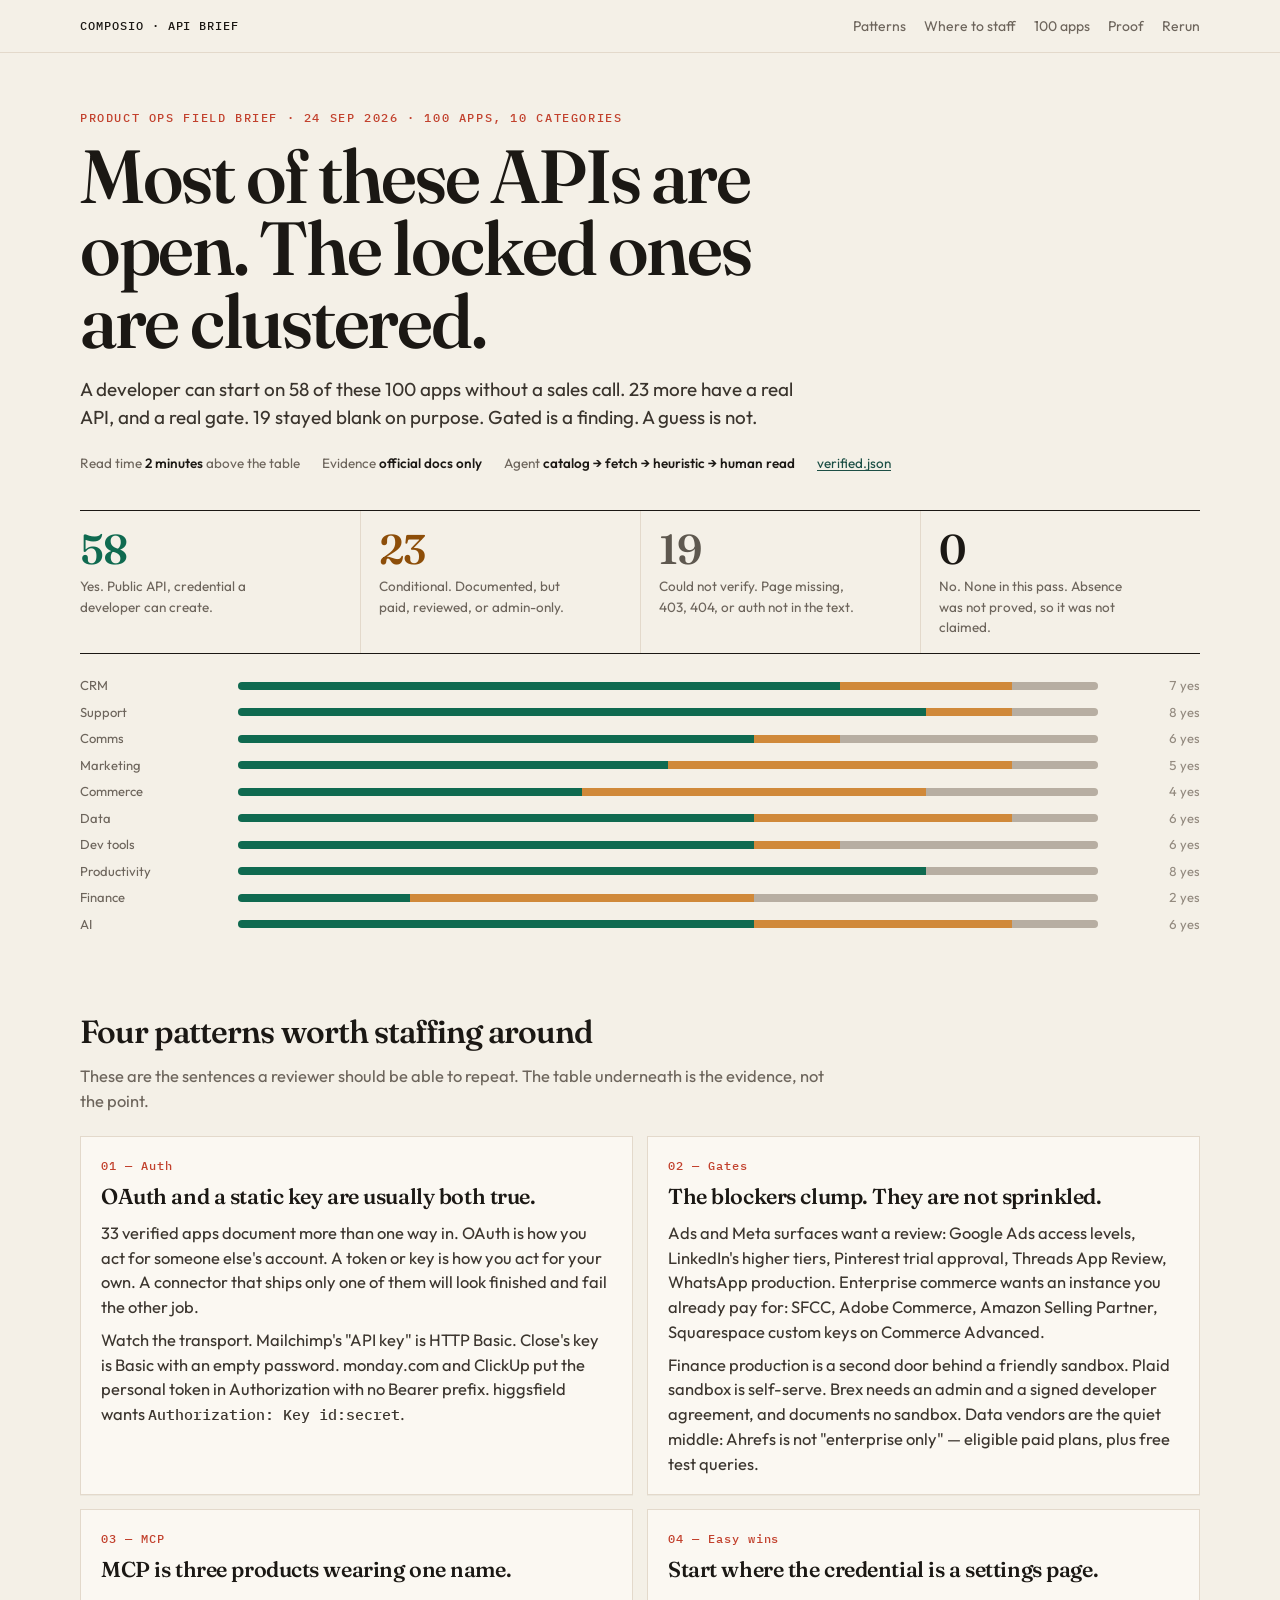
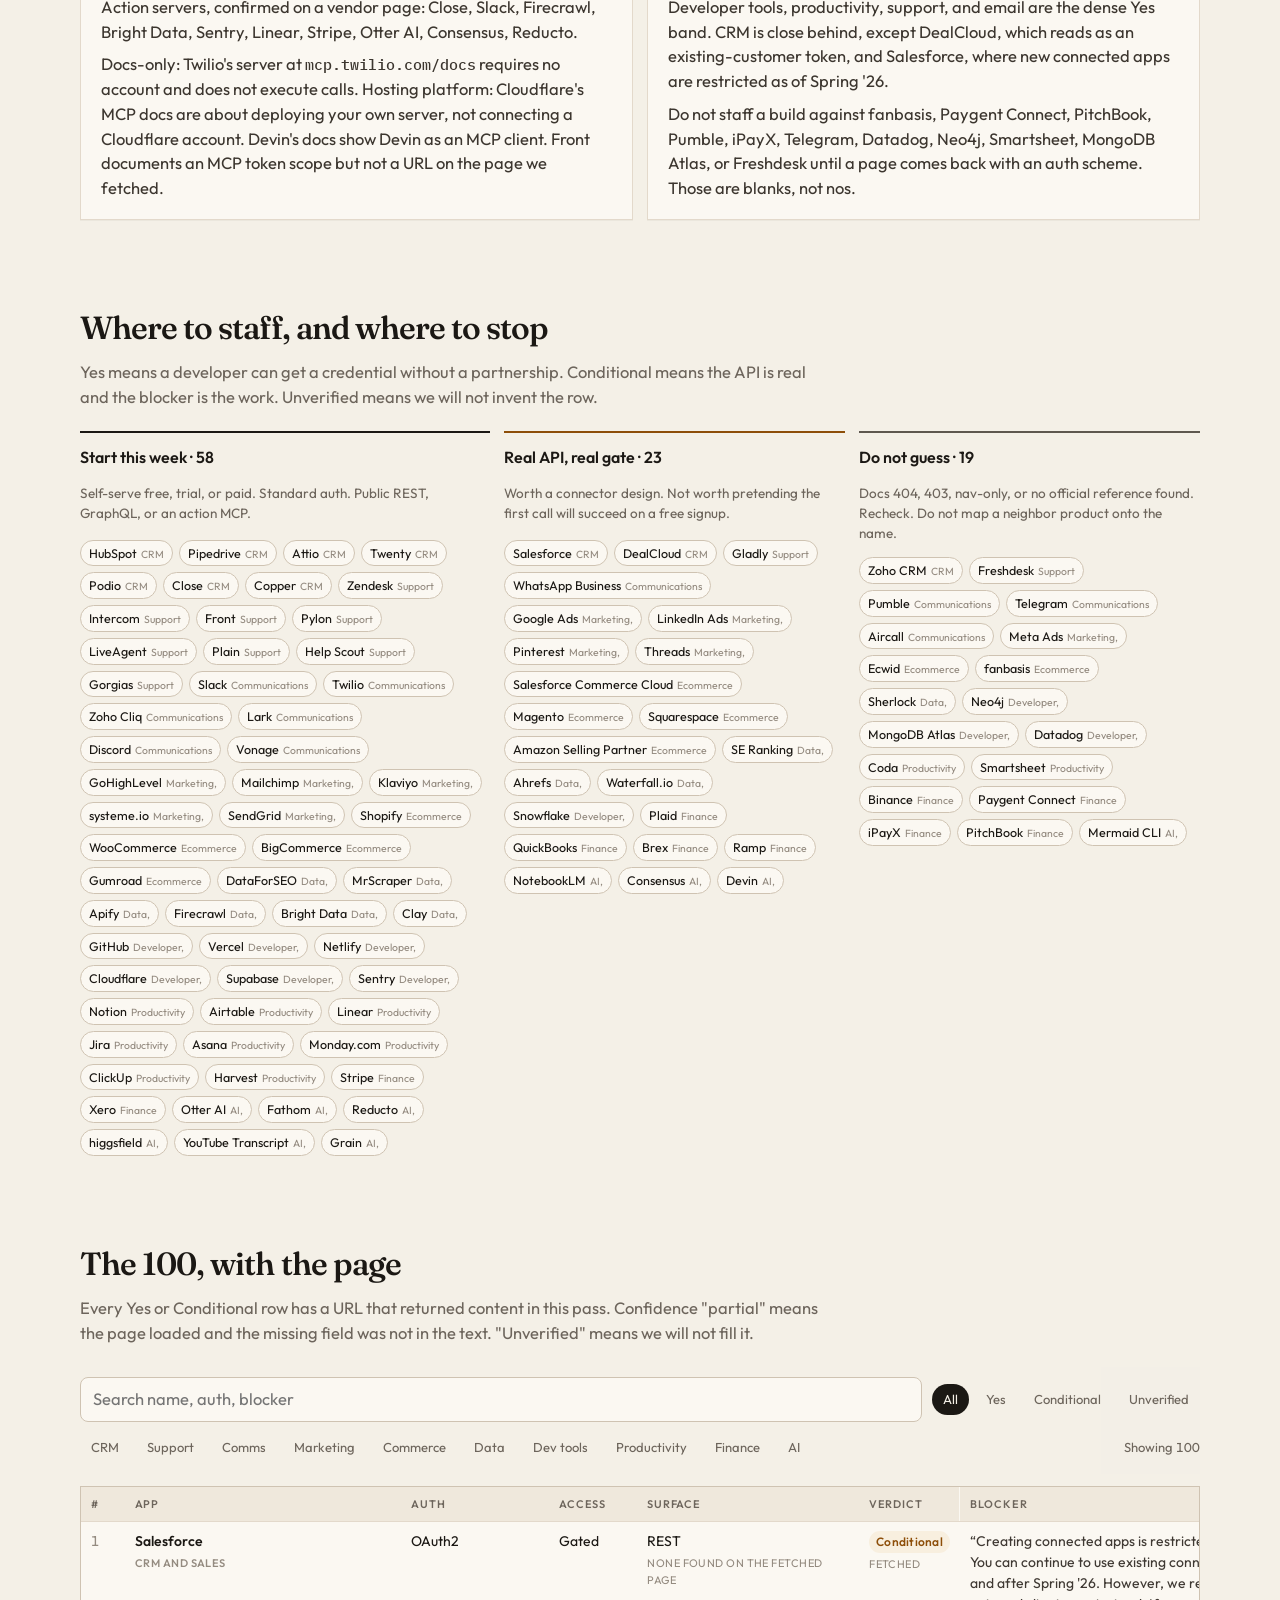
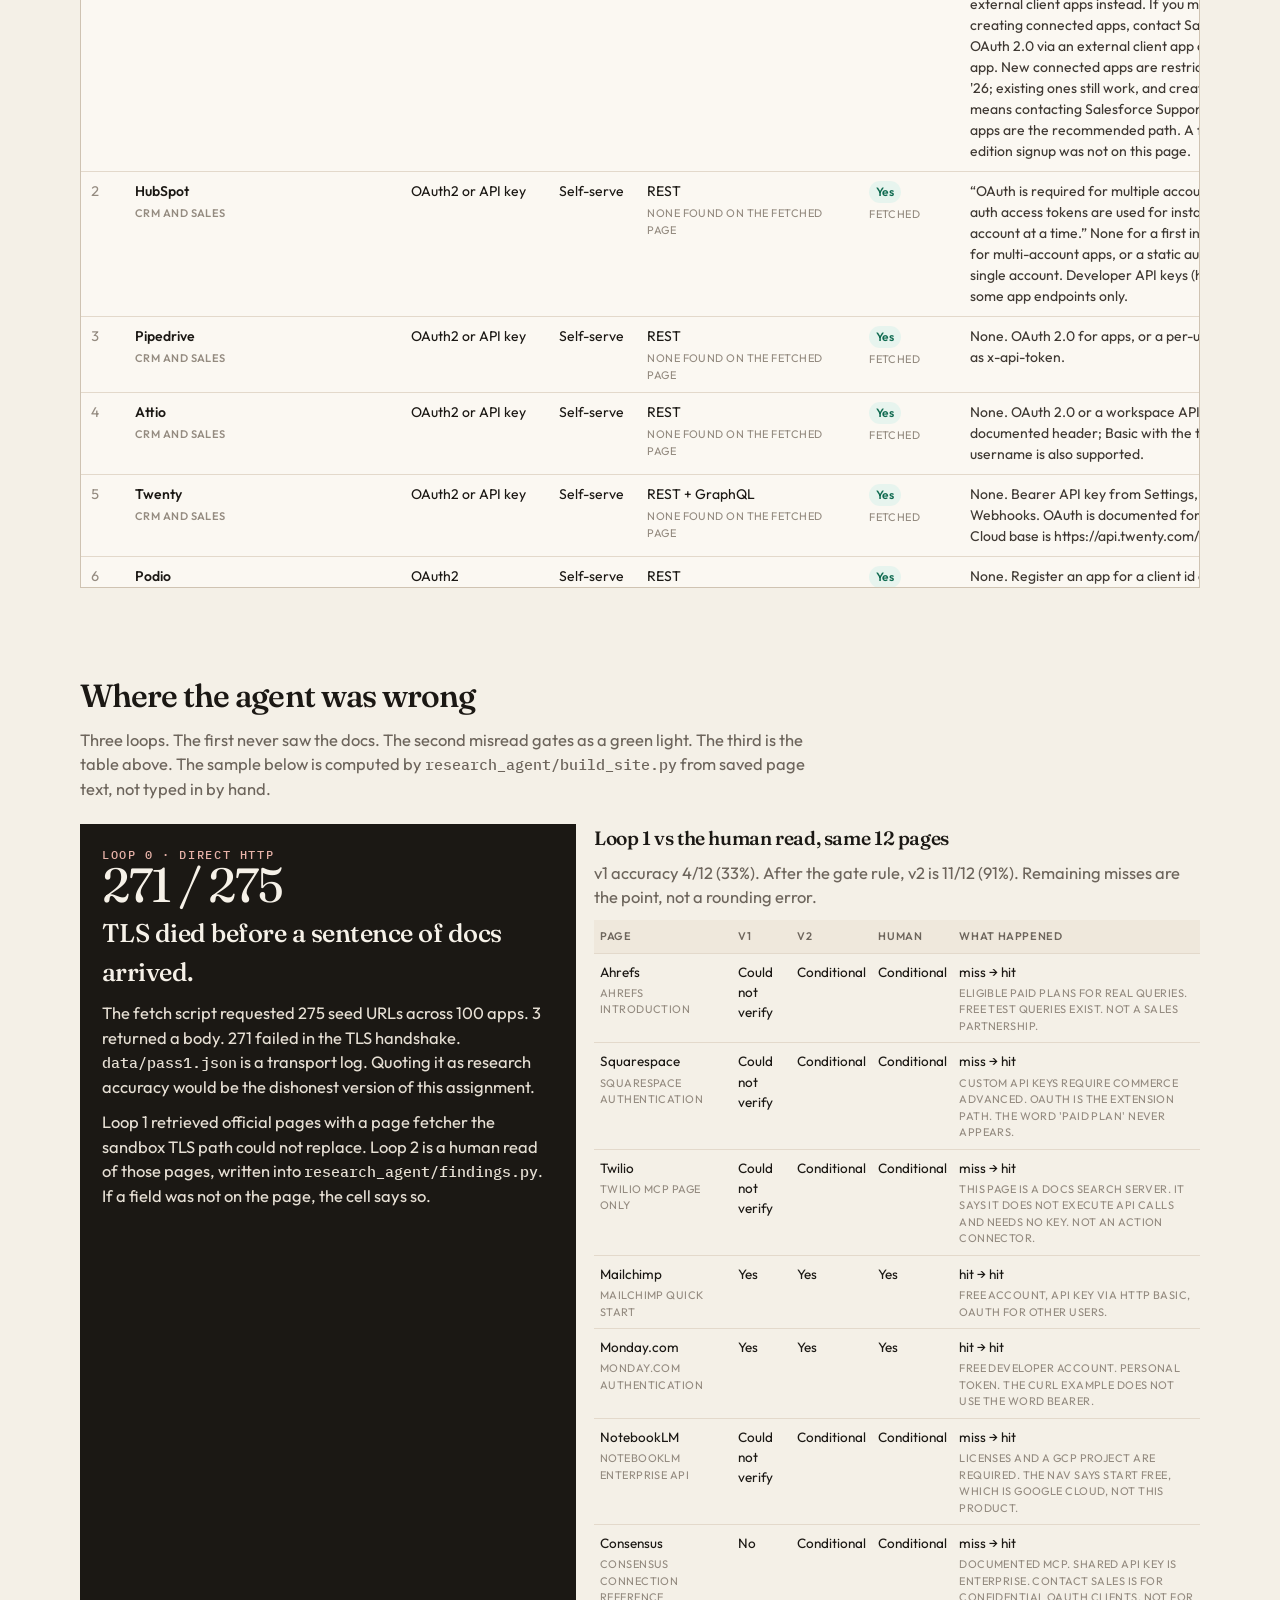
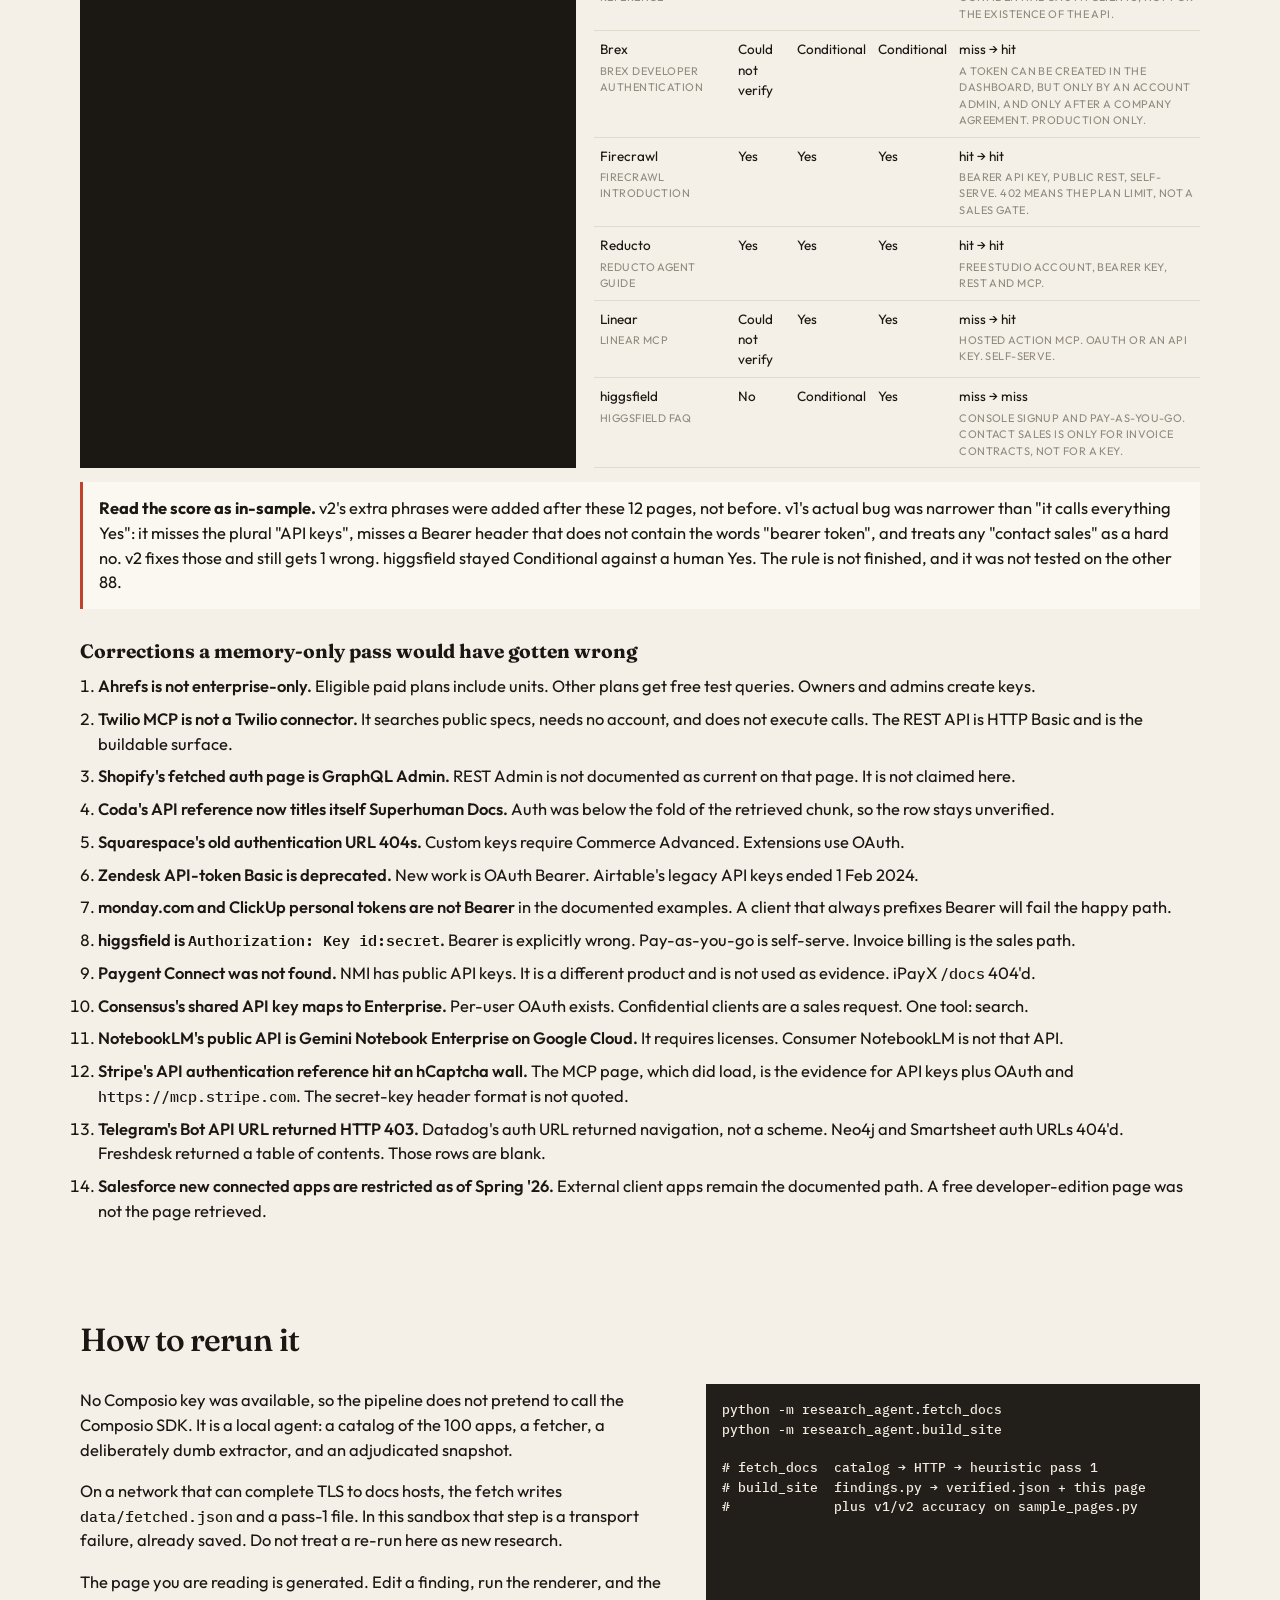
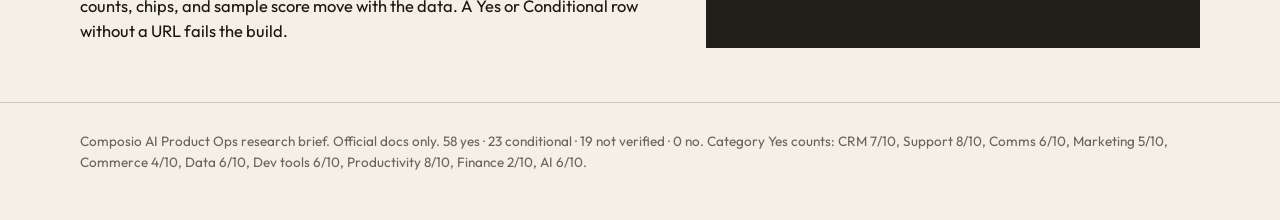
==== commit 1167c055: "Point Salesforce at the current OAuth page. The atlas URL redirects. The live page restricts new con" ====
--- a/docs/index.html
+++ b/docs/index.html
@@ -461,7 +461,7 @@
           </tr>
         </thead>
         <tbody id="rows">
-          <tr id="row-1" data-v="Conditional" data-c="crm" data-k="fetched" data-q="salesforce oauth2 oauth via an external client app or connected app. as of spring &#x27;26, new connected apps can only be created through the api. a salesforce org is required; a free developer-edition path was not on this page."><td class="num">1</td><td class="name">Salesforce<span class="conf">CRM and Sales</span></td><td>OAuth2</td><td>Gated</td><td>REST<span class="conf">None found on the fetched page</span></td><td><span class="tag cond">Conditional</span><span class="conf">fetched</span></td><td class="blocker">OAuth via an external client app or connected app. As of Spring &#x27;26, new connected apps can only be created through the API. A Salesforce org is required; a free developer-edition path was not on this page.</td><td><a href="https://developer.salesforce.com/docs/atlas.en-us.api_rest.meta/api_rest/intro_oauth_and_connected_apps.html" target="_blank" rel="noopener">Source</a></td></tr><tr id="row-2" data-v="Yes" data-c="crm" data-k="fetched" data-q="hubspot oauth2 or api key none for a first integration. oauth for multi-account apps, or a static auth token for a single account. developer api keys (hapikey) cover some app endpoints only."><td class="num">2</td><td class="name">HubSpot<span class="conf">CRM and Sales</span></td><td>OAuth2 or API key</td><td>Self-serve</td><td>REST<span class="conf">None found on the fetched page</span></td><td><span class="tag yes">Yes</span><span class="conf">fetched</span></td><td class="blocker"><q>OAuth is required for multiple accounts, while static auth access tokens are used for installing in a single account at a time.</q> None for a first integration. OAuth for multi-account apps, or a static auth token for a single account. Developer API keys (hapikey) cover some app endpoints only.</td><td><a href="https://developers.hubspot.com/docs/apps/developer-platform/build-apps/authentication/overview" target="_blank" rel="noopener">Source</a></td></tr><tr id="row-3" data-v="Yes" data-c="crm" data-k="fetched" data-q="pipedrive oauth2 or api key none. oauth 2.0 for apps, or a per-user api token sent as x-api-token."><td class="num">3</td><td class="name">Pipedrive<span class="conf">CRM and Sales</span></td><td>OAuth2 or API key</td><td>Self-serve</td><td>REST<span class="conf">None found on the fetched page</span></td><td><span class="tag yes">Yes</span><span class="conf">fetched</span></td><td class="blocker">None. OAuth 2.0 for apps, or a per-user API token sent as x-api-token.</td><td><a href="https://pipedrive.readme.io/docs/core-api-concepts-authentication" target="_blank" rel="noopener">Source</a></td></tr><tr id="row-4" data-v="Yes" data-c="crm" data-k="fetched" data-q="attio oauth2 or api key none. oauth 2.0 or a workspace api key. bearer is the documented header; basic with the token as the username is also supported."><td class="num">4</td><td class="name">Attio<span class="conf">CRM and Sales</span></td><td>OAuth2 or API key</td><td>Self-serve</td><td>REST<span class="conf">None found on the fetched page</span></td><td><span class="tag yes">Yes</span><span class="conf">fetched</span></td><td class="blocker">None. OAuth 2.0 or a workspace API key. Bearer is the documented header; Basic with the token as the username is also supported.</td><td><a href="https://docs.attio.com/rest-api/guides/authentication" target="_blank" rel="noopener">Source</a></td></tr><tr id="row-5" data-v="Yes" data-c="crm" data-k="fetched" data-q="twenty oauth2 or api key none. bearer api key from settings, api and webhooks. oauth is documented for external apps. cloud base is https://api.twenty.com/."><td class="num">5</td><td class="name">Twenty<span class="conf">CRM and Sales</span></td><td>OAuth2 or API key</td><td>Self-serve</td><td>REST + GraphQL<span class="conf">None found on the fetched page</span></td><td><span class="tag yes">Yes</span><span class="conf">fetched</span></td><td class="blocker">None. Bearer API key from Settings, API and Webhooks. OAuth is documented for external apps. Cloud base is https://api.twenty.com/.</td><td><a href="https://docs.twenty.com/developers/extend/api" target="_blank" rel="noopener">Source</a></td></tr><tr id="row-6" data-v="Yes" data-c="crm" data-k="fetched" data-q="podio oauth2 none. register an app for a client id and secret. requests use authorization: oauth2 access_token."><td class="num">6</td><td class="name">Podio<span class="conf">CRM and Sales</span></td><td>OAuth2</td><td>Self-serve</td><td>REST<span class="conf">None found on the fetched page</span></td><td><span class="tag yes">Yes</span><span class="conf">fetched</span></td><td class="blocker">None. Register an app for a client id and secret. Requests use Authorization: OAuth2 ACCESS_TOKEN.</td><td><a href="https://developers.podio.com/authentication" target="_blank" rel="noopener">Source</a></td></tr><tr id="row-7" data-v="Could not verify" data-c="crm" data-k="partial" data-q="zoho crm oauth2 the official v8 page is titled oauth 2.0 overview, but the retrieved chunk was navigation, not the auth body. self-serve signup was not in the retrieved text."><td class="num">7</td><td class="name">Zoho CRM<span class="conf">CRM and Sales</span></td><td>OAuth2</td><td>Could not verify</td><td>Could not verify<span class="conf">Could not verify</span></td><td><span class="tag unk">Could not verify</span><span class="conf">partial</span></td><td class="blocker">The official v8 page is titled OAuth 2.0 overview, but the retrieved chunk was navigation, not the auth body. Self-serve signup was not in the retrieved text.</td><td><a href="https://www.zoho.com/crm/developer/docs/api/v8/oauth-overview.html" target="_blank" rel="noopener">Source</a></td></tr><tr id="row-8" data-v="Yes" data-c="crm" data-k="fetched" data-q="close api key (http basic) or oauth2 none. api key is the basic username with an empty password, or use oauth 2.0. keys are in settings, developer."><td class="num">8</td><td class="name">Close<span class="conf">CRM and Sales</span></td><td>API key (HTTP Basic) or OAuth2</td><td>Self-serve</td><td>REST + MCP<span class="conf">Official action server at https://mcp.close.com/mcp</span></td><td><span class="tag yes">Yes</span><span class="conf">fetched</span></td><td class="blocker">None. API key is the Basic username with an empty password, or use OAuth 2.0. Keys are in Settings, Developer.</td><td><a href="https://developer.close.com/api/overview/api-key-authentication" target="_blank" rel="noopener">Source</a></td></tr><tr id="row-9" data-v="Yes" data-c="crm" data-k="fetched" data-q="copper api key or oauth2 none for a first integration. api key (a token header plus the user email) or oauth 2.0. exact header names were not in the retrieved chunk."><td class="num">9</td><td class="name">Copper<span class="conf">CRM and Sales</span></td><td>API key or OAuth2</td><td>Self-serve</td><td>REST<span class="conf">None found on the fetched page</span></td><td><span class="tag yes">Yes</span><span class="conf">fetched</span></td><td class="blocker">None for a first integration. API key (a token header plus the user email) or OAuth 2.0. Exact header names were not in the retrieved chunk.</td><td><a href="https://developer.copper.com/introduction/authentication.html" target="_blank" rel="noopener">Source</a></td></tr><tr id="row-10" data-v="Conditional" data-c="crm" data-k="fetched" data-q="dealcloud oauth2 (client credentials) token endpoint is client_id plus client_secret, bearer, site-specific base url. a public signup was not on the token page. treat it as an existing-customer api until a signup page is verified."><td class="num">10</td><td class="name">DealCloud<span class="conf">CRM and Sales</span></td><td>OAuth2 (client credentials)</td><td>Gated</td><td>REST<span class="conf">None found on the fetched page</span></td><td><span class="tag cond">Conditional</span><span class="conf">fetched</span></td><td class="blocker">Token endpoint is client_id plus client_secret, Bearer, site-specific base URL. A public signup was not on the token page. Treat it as an existing-customer API until a signup page is verified.</td><td><a href="https://api.docs.dealcloud.com/docs/token" target="_blank" rel="noopener">Source</a></td></tr><tr id="row-11" data-v="Yes" data-c="support" data-k="fetched" data-q="zendesk oauth2 api-token basic auth (email/token:token) is deprecated. new work should use oauth bearer. a verified zendesk user can start; multi-customer apps use global oauth."><td class="num">11</td><td class="name">Zendesk<span class="conf">Support and Helpdesk</span></td><td>OAuth2</td><td>Self-serve</td><td>REST<span class="conf">None found on the fetched page</span></td><td><span class="tag yes">Yes</span><span class="conf">fetched</span></td><td class="blocker">API-token Basic auth (email/token:token) is deprecated. New work should use OAuth Bearer. A verified Zendesk user can start; multi-customer apps use global OAuth.</td><td><a href="https://developer.zendesk.com/api-reference/introduction/security-and-auth/" target="_blank" rel="noopener">Source</a></td></tr><tr id="row-12" data-v="Yes" data-c="support" data-k="fetched" data-q="intercom api key or oauth2 none. private-app access token or public-app oauth, both bearer. apps are created in the developer hub."><td class="num">12</td><td class="name">Intercom<span class="conf">Support and Helpdesk</span></td><td>API key or OAuth2</td><td>Self-serve</td><td>REST<span class="conf">None found on the fetched page</span></td><td><span class="tag yes">Yes</span><span class="conf">fetched</span></td><td class="blocker">None. Private-app access token or public-app OAuth, both Bearer. Apps are created in the Developer Hub.</td><td><a href="https://developers.intercom.com/docs/build-an-integration/learn-more/authentication" target="_blank" rel="noopener">Source</a></td></tr><tr id="row-13" data-v="Could not verify" data-c="support" data-k="partial" data-q="freshdesk not found developers.freshdesk.com/api/ loaded a table of contents only. the authentication section body was not in the retrieved chunk. do not fill this from memory."><td class="num">13</td><td class="name">Freshdesk<span class="conf">Support and Helpdesk</span></td><td>Not found</td><td>Could not verify</td><td>Could not verify<span class="conf">Could not verify</span></td><td><span class="tag unk">Could not verify</span><span class="conf">partial</span></td><td class="blocker">developers.freshdesk.com/api/ loaded a table of contents only. The authentication section body was not in the retrieved chunk. Do not fill this from memory.</td><td><a href="https://developers.freshdesk.com/api/" target="_blank" rel="noopener">Source</a></td></tr><tr id="row-14" data-v="Yes" data-c="support" data-k="fetched" data-q="front api key or oauth2 none for rest. bearer api token, or oauth for public apps."><td class="num">14</td><td class="name">Front<span class="conf">Support and Helpdesk</span></td><td>API key or OAuth2</td><td>Self-serve</td><td>REST<span class="conf">MCP server is a documented token scope; hosted URL was not on this page</span></td><td><span class="tag yes">Yes</span><span class="conf">fetched</span></td><td class="blocker">None for REST. Bearer API token, or OAuth for public apps.</td><td><a href="https://dev.frontapp.com/docs/authentication" target="_blank" rel="noopener">Source</a></td></tr><tr id="row-15" data-v="Yes" data-c="support" data-k="fetched" data-q="pylon oauth2 the fetched page documents mcp, not rest. a rest surface was not verified. plan requirements were not on the page."><td class="num">15</td><td class="name">Pylon<span class="conf">Support and Helpdesk</span></td><td>OAuth2</td><td>Self-serve</td><td>MCP<span class="conf">Official hosted MCP, OAuth per user</span></td><td><span class="tag yes">Yes</span><span class="conf">fetched</span></td><td class="blocker">The fetched page documents MCP, not REST. A REST surface was not verified. Plan requirements were not on the page.</td><td><a href="https://www.usepylon.com/integrations/mcp" target="_blank" rel="noopener">Source</a></td></tr><tr id="row-16" data-v="Yes" data-c="support" data-k="fetched" data-q="liveagent api key an account admin generates the key. send it in the apikey header. base is https://your.ladesk.com/api/v3/."><td class="num">16</td><td class="name">LiveAgent<span class="conf">Support and Helpdesk</span></td><td>API key</td><td>Self-serve</td><td>REST<span class="conf">None found on the fetched page</span></td><td><span class="tag yes">Yes</span><span class="conf">fetched</span></td><td class="blocker">An account admin generates the key. Send it in the apikey header. Base is https://your.ladesk.com/api/v3/.</td><td><a href="https://support.liveagent.com/741982-API-key" target="_blank" rel="noopener">Source</a></td></tr><tr id="row-17" data-v="Yes" data-c="support" data-k="fetched" data-q="plain api key none. machine-user api key as a bearer token."><td class="num">17</td><td class="name">Plain<span class="conf">Support and Helpdesk</span></td><td>API key</td><td>Self-serve</td><td>GraphQL<span class="conf">None found on the fetched page</span></td><td><span class="tag yes">Yes</span><span class="conf">fetched</span></td><td class="blocker">None. Machine-user API key as a Bearer token.</td><td><a href="https://www.plain.com/docs/graphql/authentication" target="_blank" rel="noopener">Source</a></td></tr><tr id="row-18" data-v="Yes" data-c="support" data-k="fetched" data-q="help scout oauth2 none. authorization-code or client-credentials oauth, bearer. create the app under profile, my apps."><td class="num">18</td><td class="name">Help Scout<span class="conf">Support and Helpdesk</span></td><td>OAuth2</td><td>Self-serve</td><td>REST<span class="conf">None found on the fetched page</span></td><td><span class="tag yes">Yes</span><span class="conf">fetched</span></td><td class="blocker">None. Authorization-code or client-credentials OAuth, Bearer. Create the app under Profile, My apps.</td><td><a href="https://developer.helpscout.com/mailbox-api/overview/authentication/" target="_blank" rel="noopener">Source</a></td></tr><tr id="row-19" data-v="Yes" data-c="support" data-k="fetched" data-q="gorgias api key or oauth2 none. private-app api key (email as username) or oauth2 for public apps."><td class="num">19</td><td class="name">Gorgias<span class="conf">Support and Helpdesk</span></td><td>API key or OAuth2</td><td>Self-serve</td><td>REST<span class="conf">None found on the fetched page</span></td><td><span class="tag yes">Yes</span><span class="conf">fetched</span></td><td class="blocker">None. Private-app API key (email as username) or OAuth2 for public apps.</td><td><a href="https://developers.gorgias.com/reference/authentication" target="_blank" rel="noopener">Source</a></td></tr><tr id="row-20" data-v="Conditional" data-c="support" data-k="partial" data-q="gladly api key rest is at {org}.gladly.com. an api user permission and an api token are required. the authentication section was cut off, so the header scheme was not verified. this is an existing-org credential, not a public sandbox."><td class="num">20</td><td class="name">Gladly<span class="conf">Support and Helpdesk</span></td><td>API key</td><td>Gated</td><td>REST<span class="conf">Could not verify</span></td><td><span class="tag cond">Conditional</span><span class="conf">partial</span></td><td class="blocker">REST is at {org}.gladly.com. An API User permission and an API token are required. The authentication section was cut off, so the header scheme was not verified. This is an existing-org credential, not a public sandbox.</td><td><a href="https://developer.gladly.com/rest/" target="_blank" rel="noopener">Source</a></td></tr><tr id="row-21" data-v="Yes" data-c="comms" data-k="fetched" data-q="slack oauth2 app creation is self-serve. public distribution needs slack app review. the mcp server does not support dynamic client registration. workspace admins approve mcp clients."><td class="num">21</td><td class="name">Slack<span class="conf">Communications and Messaging</span></td><td>OAuth2</td><td>Self-serve</td><td>REST + MCP<span class="conf">Official action server at https://mcp.slack.com/mcp</span></td><td><span class="tag yes">Yes</span><span class="conf">fetched</span></td><td class="blocker"><q>All requests should be sent to https://mcp.slack.com/mcp. We do not support SSE-based connections or Dynamic Client Registration at this time.</q> App creation is self-serve. Public distribution needs Slack app review. The MCP server does not support dynamic client registration. Workspace admins approve MCP clients.</td><td><a href="https://docs.slack.dev/ai/slack-mcp-server/" target="_blank" rel="noopener">Source</a></td></tr><tr id="row-22" data-v="Yes" data-c="comms" data-k="fetched" data-q="twilio basic (api key) rest is the buildable surface: http basic with an api key sid and secret, or account sid and auth token. the hosted mcp at mcp.twilio.com/docs requires no account and only searches public specs."><td class="num">22</td><td class="name">Twilio<span class="conf">Communications and Messaging</span></td><td>Basic (API key)</td><td>Self-serve</td><td>REST<span class="conf">Official, but docs-only: it does not execute API calls</span></td><td><span class="tag yes">Yes</span><span class="conf">fetched</span></td><td class="blocker">REST is the buildable surface: HTTP Basic with an API key SID and secret, or Account SID and Auth Token. The hosted MCP at mcp.twilio.com/docs requires no account and only searches public specs.</td><td><a href="https://www.twilio.com/docs/usage/requests-to-twilio" target="_blank" rel="noopener">Source</a></td></tr><tr id="row-23" data-v="Yes" data-c="comms" data-k="fetched" data-q="zoho cliq oauth2 none. register the client at accounts.zoho.com/developerconsole. hosts differ by data center."><td class="num">23</td><td class="name">Zoho Cliq<span class="conf">Communications and Messaging</span></td><td>OAuth2</td><td>Self-serve</td><td>REST<span class="conf">None found on the fetched page</span></td><td><span class="tag yes">Yes</span><span class="conf">fetched</span></td><td class="blocker">None. Register the client at accounts.zoho.com/developerconsole. Hosts differ by data center.</td><td><a href="https://www.zoho.com/cliq/help/restapi/v2/" target="_blank" rel="noopener">Source</a></td></tr><tr id="row-24" data-v="Yes" data-c="comms" data-k="fetched" data-q="lark app secret (tenant token) or oauth2 none for a custom app. exchange app_id and app_secret for a tenant_access_token. user oauth is also in the docs nav."><td class="num">24</td><td class="name">Lark<span class="conf">Communications and Messaging</span></td><td>App secret (tenant token) or OAuth2</td><td>Self-serve</td><td>REST<span class="conf">None found on the fetched page</span></td><td><span class="tag yes">Yes</span><span class="conf">fetched</span></td><td class="blocker">None for a custom app. Exchange app_id and app_secret for a tenant_access_token. User OAuth is also in the docs nav.</td><td><a href="https://open.larksuite.com/document/server-docs/getting-started/api-access-token/auth-v3/tenant_access_token_internal" target="_blank" rel="noopener">Source</a></td></tr><tr id="row-25" data-v="Could not verify" data-c="comms" data-k="unverified" data-q="pumble not found no first-party developer reference returned content in this pass. do not use third-party connector descriptions as evidence."><td class="num">25</td><td class="name">Pumble<span class="conf">Communications and Messaging</span></td><td>Not found</td><td>Could not verify</td><td>Could not verify<span class="conf">Could not verify</span></td><td><span class="tag unk">Could not verify</span><span class="conf">unverified</span></td><td class="blocker">No first-party developer reference returned content in this pass. Do not use third-party connector descriptions as evidence.</td><td>—</td></tr><tr id="row-26" data-v="Yes" data-c="comms" data-k="fetched" data-q="discord bot token creating an app and a bot token is self-serve in the developer portal. privileged intents need discord verification before wide use."><td class="num">26</td><td class="name">Discord<span class="conf">Communications and Messaging</span></td><td>Bot token</td><td>Self-serve</td><td>REST<span class="conf">None found on the fetched page</span></td><td><span class="tag yes">Yes</span><span class="conf">fetched</span></td><td class="blocker">Creating an app and a bot token is self-serve in the developer portal. Privileged intents need Discord verification before wide use.</td><td><a href="https://docs.discord.com/developers/quick-start/getting-started" target="_blank" rel="noopener">Source</a></td></tr><tr id="row-27" data-v="Could not verify" data-c="comms" data-k="unverified" data-q="telegram not found https://core.telegram.org/bots/api returned http 403 to the retrieval tool. not verified in this pass."><td class="num">27</td><td class="name">Telegram<span class="conf">Communications and Messaging</span></td><td>Not found</td><td>Could not verify</td><td>Could not verify<span class="conf">Could not verify</span></td><td><span class="tag unk">Could not verify</span><span class="conf">unverified</span></td><td class="blocker">https://core.telegram.org/bots/api returned HTTP 403 to the retrieval tool. Not verified in this pass.</td><td><a href="https://core.telegram.org/bots/api" target="_blank" rel="noopener">Source</a></td></tr><tr id="row-28" data-v="Conditional" data-c="comms" data-k="partial" data-q="whatsapp business access token a meta developer app and a temporary token are documented. the fetched page was cut off before the permanent system-user token steps, so production business verification was not confirmed here."><td class="num">28</td><td class="name">WhatsApp Business<span class="conf">Communications and Messaging</span></td><td>Access token</td><td>Self-serve to start, gated for production</td><td>REST<span class="conf">None found on the fetched page</span></td><td><span class="tag cond">Conditional</span><span class="conf">partial</span></td><td class="blocker">A Meta developer app and a temporary token are documented. The fetched page was cut off before the permanent system-user token steps, so production business verification was not confirmed here.</td><td><a href="https://developers.facebook.com/documentation/business-messaging/whatsapp/get-started" target="_blank" rel="noopener">Source</a></td></tr><tr id="row-29" data-v="Could not verify" data-c="comms" data-k="partial" data-q="aircall not found the auth tutorial url redirected to the introduction. rest and webhooks are documented. the auth scheme was not on that page, so no verdict."><td class="num">29</td><td class="name">Aircall<span class="conf">Communications and Messaging</span></td><td>Not found</td><td>Could not verify</td><td>REST<span class="conf">Marked coming soon on the intro page</span></td><td><span class="tag unk">Could not verify</span><span class="conf">partial</span></td><td class="blocker">The auth tutorial URL redirected to the introduction. REST and webhooks are documented. The auth scheme was not on that page, so no verdict.</td><td><a href="https://developer.aircall.io/docs/introduction" target="_blank" rel="noopener">Source</a></td></tr><tr id="row-30" data-v="Yes" data-c="comms" data-k="fetched" data-q="vonage api key (basic) or jwt none. api key and secret (basic) and/or jwt, depending on the product. credentials come from the dashboard."><td class="num">30</td><td class="name">Vonage<span class="conf">Communications and Messaging</span></td><td>API key (Basic) or JWT</td><td>Self-serve</td><td>REST<span class="conf">None found on the fetched page</span></td><td><span class="tag yes">Yes</span><span class="conf">fetched</span></td><td class="blocker">None. API key and secret (Basic) and/or JWT, depending on the product. Credentials come from the dashboard.</td><td><a href="https://developer.vonage.com/en/getting-started/concepts/authentication" target="_blank" rel="noopener">Source</a></td></tr><tr id="row-31" data-v="Conditional" data-c="marketing" data-k="partial" data-q="google ads developer token (oauth page not retrieved) a developer token and access level are required. basic and standard access need an application and brand verification. the oauth overview itself was not the page that loaded."><td class="num">31</td><td class="name">Google Ads<span class="conf">Marketing, Ads, Email and Social</span></td><td>Developer token (OAuth page not retrieved)</td><td>Gated</td><td>REST<span class="conf">None found on the fetched page</span></td><td><span class="tag cond">Conditional</span><span class="conf">partial</span></td><td class="blocker">A developer token and access level are required. Basic and Standard access need an application and brand verification. The OAuth overview itself was not the page that loaded.</td><td><a href="https://developers.google.com/google-ads/api/docs/api-policy/developer-token" target="_blank" rel="noopener">Source</a></td></tr><tr id="row-32" data-v="Could not verify" data-c="marketing" data-k="partial" data-q="meta ads not found the marketing api overview confirms a public api for campaigns, ad sets, and ads. auth and app review were not on that page. do not copy the whatsapp token flow across."><td class="num">32</td><td class="name">Meta Ads<span class="conf">Marketing, Ads, Email and Social</span></td><td>Not found</td><td>Could not verify</td><td>REST<span class="conf">None found on the fetched page</span></td><td><span class="tag unk">Could not verify</span><span class="conf">partial</span></td><td class="blocker"><q>Use the Marketing API to automate advertising across Meta technologies.</q> The Marketing API overview confirms a public API for campaigns, ad sets, and ads. Auth and app review were not on that page. Do not copy the WhatsApp token flow across.</td><td><a href="https://developers.facebook.com/documentation/ads-commerce/marketing-api/overview" target="_blank" rel="noopener">Source</a></td></tr><tr id="row-33" data-v="Conditional" data-c="marketing" data-k="fetched" data-q="linkedin ads oauth2 oauth 2.0 with rw_ads. a development tier can start; higher access is an application, not a self-serve toggle."><td class="num">33</td><td class="name">LinkedIn Ads<span class="conf">Marketing, Ads, Email and Social</span></td><td>OAuth2</td><td>Self-serve to start, gated for production</td><td>REST<span class="conf">None found on the fetched page</span></td><td><span class="tag cond">Conditional</span><span class="conf">fetched</span></td><td class="blocker">OAuth 2.0 with rw_ads. A development tier can start; higher access is an application, not a self-serve toggle.</td><td><a href="https://learn.microsoft.com/en-us/linkedin/marketing/integrations/ads/getting-started" target="_blank" rel="noopener">Source</a></td></tr><tr id="row-34" data-v="Yes" data-c="marketing" data-k="fetched" data-q="gohighlevel oauth2 or private integration token docs show a marketplace app or a private integration, then oauth 2.0 or a private integration token, sent as bearer. plan-tier limits were not on this page."><td class="num">34</td><td class="name">GoHighLevel<span class="conf">Marketing, Ads, Email and Social</span></td><td>OAuth2 or private integration token</td><td>Self-serve</td><td>REST<span class="conf">None found on the fetched page</span></td><td><span class="tag yes">Yes</span><span class="conf">fetched</span></td><td class="blocker"><q>Choose Integration Type — Marketplace app or Private integration. Set Up Authentication — OAuth 2.0 or Private Integration Token.</q> Docs show a marketplace app or a private integration, then OAuth 2.0 or a private integration token, sent as Bearer. Plan-tier limits were not on this page.</td><td><a href="https://marketplace.gohighlevel.com/docs/" target="_blank" rel="noopener">Source</a></td></tr><tr id="row-35" data-v="Yes" data-c="marketing" data-k="fetched" data-q="mailchimp api key (http basic) or oauth2 none. create an account, generate a key, call the api as http basic anystring:apikey. oauth 2 is the path for other people&#x27;s accounts."><td class="num">35</td><td class="name">Mailchimp<span class="conf">Marketing, Ads, Email and Social</span></td><td>API key (HTTP Basic) or OAuth2</td><td>Self-serve</td><td>REST<span class="conf">None found on the fetched page</span></td><td><span class="tag yes">Yes</span><span class="conf">fetched</span></td><td class="blocker"><q>The simplest way to authenticate a request to the Marketing API is using an API key.</q> None. Create an account, generate a key, call the API as HTTP Basic anystring:apikey. OAuth 2 is the path for other people&#x27;s accounts.</td><td><a href="https://mailchimp.com/developer/marketing/guides/quick-start/" target="_blank" rel="noopener">Source</a></td></tr><tr id="row-36" data-v="Yes" data-c="marketing" data-k="fetched" data-q="klaviyo api key or oauth2 none. private key in authorization: klaviyo-api-key, or oauth for partners. keys require owner, admin, or manager."><td class="num">36</td><td class="name">Klaviyo<span class="conf">Marketing, Ads, Email and Social</span></td><td>API key or OAuth2</td><td>Self-serve</td><td>REST<span class="conf">None found on the fetched page</span></td><td><span class="tag yes">Yes</span><span class="conf">fetched</span></td><td class="blocker">None. Private key in Authorization: Klaviyo-API-Key, or OAuth for partners. Keys require Owner, Admin, or Manager.</td><td><a href="https://developers.klaviyo.com/en/docs/authenticate_" target="_blank" rel="noopener">Source</a></td></tr><tr id="row-37" data-v="Yes" data-c="marketing" data-k="fetched" data-q="systeme.io api key none. send x-api-key from the profile public api keys page."><td class="num">37</td><td class="name">systeme.io<span class="conf">Marketing, Ads, Email and Social</span></td><td>API key</td><td>Self-serve</td><td>REST<span class="conf">None found on the fetched page</span></td><td><span class="tag yes">Yes</span><span class="conf">fetched</span></td><td class="blocker">None. Send X-API-Key from the profile Public API keys page.</td><td><a href="https://developer.systeme.io/reference/api" target="_blank" rel="noopener">Source</a></td></tr><tr id="row-38" data-v="Conditional" data-c="marketing" data-k="fetched" data-q="pinterest oauth2 trial access waits on app review. sandbox comes after approval, not before."><td class="num">38</td><td class="name">Pinterest<span class="conf">Marketing, Ads, Email and Social</span></td><td>OAuth2</td><td>Gated</td><td>REST<span class="conf">None found on the fetched page</span></td><td><span class="tag cond">Conditional</span><span class="conf">fetched</span></td><td class="blocker">Trial access waits on app review. Sandbox comes after approval, not before.</td><td><a href="https://developers.pinterest.com/docs/getting-started/connect-app/" target="_blank" rel="noopener">Source</a></td></tr><tr id="row-39" data-v="Conditional" data-c="marketing" data-k="fetched" data-q="threads oauth2 threads testers can grant permissions immediately. users without an app role require app review, and the app must be published."><td class="num">39</td><td class="name">Threads<span class="conf">Marketing, Ads, Email and Social</span></td><td>OAuth2</td><td>Self-serve to start, gated for production</td><td>REST<span class="conf">None found on the fetched page</span></td><td><span class="tag cond">Conditional</span><span class="conf">fetched</span></td><td class="blocker"><q>Threads testers can grant your app these permissions at any time. In order for app users without a role on your app to be able to grant your app these permissions, each permission must first be approved through the App Review process.</q> Threads testers can grant permissions immediately. Users without an app role require App Review, and the app must be published.</td><td><a href="https://developers.facebook.com/documentation/threads/get-started" target="_blank" rel="noopener">Source</a></td></tr><tr id="row-40" data-v="Yes" data-c="marketing" data-k="fetched" data-q="sendgrid api key none. authorization: bearer with a key from the sendgrid account settings."><td class="num">40</td><td class="name">SendGrid<span class="conf">Marketing, Ads, Email and Social</span></td><td>API key</td><td>Self-serve</td><td>REST<span class="conf">Indexed by the Twilio docs MCP; that server does not send email</span></td><td><span class="tag yes">Yes</span><span class="conf">fetched</span></td><td class="blocker"><q>To use an API key, include an Authorization header with the value Bearer &lt;YOUR_API_KEY_HERE&gt; in your request.</q> None. Authorization: Bearer with a key from the SendGrid account settings.</td><td><a href="https://www.twilio.com/docs/sendgrid/api-reference/how-to-use-the-sendgrid-v3-api/authentication" target="_blank" rel="noopener">Source</a></td></tr><tr id="row-41" data-v="Yes" data-c="ecom" data-k="fetched" data-q="shopify oauth2 dev stores and the cli are self-serve. token exchange, auth code, or client credentials; send x-shopify-access-token. this page does not document rest admin as a current surface. app store listing is a separate review."><td class="num">41</td><td class="name">Shopify<span class="conf">Ecommerce</span></td><td>OAuth2</td><td>Self-serve</td><td>GraphQL<span class="conf">None found on the fetched page</span></td><td><span class="tag yes">Yes</span><span class="conf">fetched</span></td><td class="blocker">Dev stores and the CLI are self-serve. Token exchange, auth code, or client credentials; send X-Shopify-Access-Token. This page does not document REST Admin as a current surface. App Store listing is a separate review.</td><td><a href="https://shopify.dev/docs/apps/build/authentication-authorization" target="_blank" rel="noopener">Source</a></td></tr><tr id="row-42" data-v="Yes" data-c="ecom" data-k="fetched" data-q="woocommerce api key (http basic) you need a wordpress site with woocommerce. consumer key and secret use basic auth. keys are created under woocommerce, settings, advanced, rest api."><td class="num">42</td><td class="name">WooCommerce<span class="conf">Ecommerce</span></td><td>API key (HTTP Basic)</td><td>Self-serve</td><td>REST<span class="conf">None found on the fetched page</span></td><td><span class="tag yes">Yes</span><span class="conf">fetched</span></td><td class="blocker">You need a WordPress site with WooCommerce. Consumer key and secret use Basic auth. Keys are created under WooCommerce, Settings, Advanced, REST API.</td><td><a href="https://developer.woocommerce.com/docs/apis/rest-api/" target="_blank" rel="noopener">Source</a></td></tr><tr id="row-43" data-v="Yes" data-c="ecom" data-k="fetched" data-q="bigcommerce oauth2 none for a store you control. create api-account credentials in the control panel. static store access tokens and oauth app credentials are both documented."><td class="num">43</td><td class="name">BigCommerce<span class="conf">Ecommerce</span></td><td>OAuth2</td><td>Self-serve</td><td>REST + GraphQL<span class="conf">None found on the fetched page</span></td><td><span class="tag yes">Yes</span><span class="conf">fetched</span></td><td class="blocker">None for a store you control. Create API-account credentials in the control panel. Static store access tokens and OAuth app credentials are both documented.</td><td><a href="https://docs.bigcommerce.com/developer/docs/overview/api-fundamentals/api-accounts" target="_blank" rel="noopener">Source</a></td></tr><tr id="row-44" data-v="Conditional" data-c="ecom" data-k="fetched" data-q="salesforce commerce cloud oauth2 scapi uses oauth 2.1 scopes. shopper apis go through slas; admin apis need an account manager api client. a b2c commerce instance is required."><td class="num">44</td><td class="name">Salesforce Commerce Cloud<span class="conf">Ecommerce</span></td><td>OAuth2</td><td>Gated</td><td>REST<span class="conf">None found on the fetched page</span></td><td><span class="tag cond">Conditional</span><span class="conf">fetched</span></td><td class="blocker">SCAPI uses OAuth 2.1 scopes. Shopper APIs go through SLAS; Admin APIs need an Account Manager API client. A B2C Commerce instance is required.</td><td><a href="https://developer.salesforce.com/docs/commerce/commerce-api/guide/authorization.html" target="_blank" rel="noopener">Source</a></td></tr><tr id="row-45" data-v="Conditional" data-c="ecom" data-k="fetched" data-q="magento token or oauth2 admin token, integration token, or third-party oauth. you need a commerce instance. open source can be self-hosted; adobe&#x27;s hosted product is not a free signup. paas and saas ims differ."><td class="num">45</td><td class="name">Magento<span class="conf">Ecommerce</span></td><td>Token or OAuth2</td><td>Gated</td><td>REST<span class="conf">None found on the fetched page</span></td><td><span class="tag cond">Conditional</span><span class="conf">fetched</span></td><td class="blocker">Admin token, integration token, or third-party OAuth. You need a Commerce instance. Open Source can be self-hosted; Adobe&#x27;s hosted product is not a free signup. PaaS and SaaS IMS differ.</td><td><a href="https://developer.adobe.com/commerce/webapi/get-started/authentication/" target="_blank" rel="noopener">Source</a></td></tr><tr id="row-46" data-v="Conditional" data-c="ecom" data-k="fetched" data-q="squarespace api key or oauth2 a custom api key requires the commerce advanced plan. extension developers register an oauth client separately. the old authentication url 404s; use authentication-and-permissions."><td class="num">46</td><td class="name">Squarespace<span class="conf">Ecommerce</span></td><td>API key or OAuth2</td><td>Gated</td><td>REST<span class="conf">None found on the fetched page</span></td><td><span class="tag cond">Conditional</span><span class="conf">fetched</span></td><td class="blocker"><q>With Squarespace&#x27;s Commerce Advanced plan, you can develop a custom application for a Squarespace merchant site.</q> A custom API key requires the Commerce Advanced plan. Extension developers register an OAuth client separately. The old authentication URL 404s; use authentication-and-permissions.</td><td><a href="https://developers.squarespace.com/commerce-apis/authentication-and-permissions" target="_blank" rel="noopener">Source</a></td></tr><tr id="row-47" data-v="Could not verify" data-c="ecom" data-k="partial" data-q="ecwid not found docs.ecwid.com loaded a developer hub (apps, webhooks, orders). the authentication url 404&#x27;d, so the scheme was not verified."><td class="num">47</td><td class="name">Ecwid<span class="conf">Ecommerce</span></td><td>Not found</td><td>Could not verify</td><td>Could not verify<span class="conf">Could not verify</span></td><td><span class="tag unk">Could not verify</span><span class="conf">partial</span></td><td class="blocker">docs.ecwid.com loaded a developer hub (apps, webhooks, orders). The authentication URL 404&#x27;d, so the scheme was not verified.</td><td><a href="https://docs.ecwid.com/" target="_blank" rel="noopener">Source</a></td></tr><tr id="row-48" data-v="Yes" data-c="ecom" data-k="fetched" data-q="gumroad oauth2 none. register an oauth application in settings and generate an access token. license verification is the one endpoint that does not need an oauth app."><td class="num">48</td><td class="name">Gumroad<span class="conf">Ecommerce</span></td><td>OAuth2</td><td>Self-serve</td><td>REST<span class="conf">CLI for agents; hosted MCP not on this page</span></td><td><span class="tag yes">Yes</span><span class="conf">fetched</span></td><td class="blocker"><q>The Gumroad OAuth API is based around REST. To start using the API, you&#x27;ll need to register your OAuth application.</q> None. Register an OAuth application in settings and generate an access token. License verification is the one endpoint that does not need an OAuth app.</td><td><a href="https://gumroad.com/api" target="_blank" rel="noopener">Source</a></td></tr><tr id="row-49" data-v="Conditional" data-c="ecom" data-k="fetched" data-q="amazon selling partner oauth2 (login with amazon) lwa refresh_token or client_credentials, sent as x-amz-access-token. the app must be registered and authorized by a selling partner. sigv4 was not in the fetched chunk."><td class="num">49</td><td class="name">Amazon Selling Partner<span class="conf">Ecommerce</span></td><td>OAuth2 (Login with Amazon)</td><td>Gated</td><td>REST<span class="conf">None found on the fetched page</span></td><td><span class="tag cond">Conditional</span><span class="conf">fetched</span></td><td class="blocker">LWA refresh_token or client_credentials, sent as x-amz-access-token. The app must be registered and authorized by a selling partner. SigV4 was not in the fetched chunk.</td><td><a href="https://developer-docs.amazon.com/sp-api/docs/connecting-to-the-selling-partner-api" target="_blank" rel="noopener">Source</a></td></tr><tr id="row-50" data-v="Could not verify" data-c="ecom" data-k="unverified" data-q="fanbasis not found no official developer-docs url returned content. marketing pages are not evidence of an api. do not build against a guessed host."><td class="num">50</td><td class="name">fanbasis<span class="conf">Ecommerce</span></td><td>Not found</td><td>Could not verify</td><td>Could not verify<span class="conf">Could not verify</span></td><td><span class="tag unk">Could not verify</span><span class="conf">unverified</span></td><td class="blocker">No official developer-docs URL returned content. Marketing pages are not evidence of an API. Do not build against a guessed host.</td><td>—</td></tr><tr id="row-51" data-v="Yes" data-c="data" data-k="fetched" data-q="dataforseo basic (api login and password) none. basic auth with the login and password from the api access tab. free account registration is documented."><td class="num">51</td><td class="name">DataForSEO<span class="conf">Data, SEO and Scraping</span></td><td>Basic (API login and password)</td><td>Self-serve</td><td>REST<span class="conf">None found on the fetched page</span></td><td><span class="tag yes">Yes</span><span class="conf">fetched</span></td><td class="blocker">None. Basic auth with the login and password from the API Access tab. Free account registration is documented.</td><td><a href="https://docs.dataforseo.com/v3/auth/" target="_blank" rel="noopener">Source</a></td></tr><tr id="row-52" data-v="Conditional" data-c="data" data-k="partial" data-q="se ranking api key an active account and an api key are required. the header format is not on the quickstart page. credits and usage tiers are documented; a free tier was not."><td class="num">52</td><td class="name">SE Ranking<span class="conf">Data, SEO and Scraping</span></td><td>API key</td><td>Could not verify</td><td>REST<span class="conf">None found on the fetched page</span></td><td><span class="tag cond">Conditional</span><span class="conf">partial</span></td><td class="blocker"><q>Before making requests, make sure you have an active SE Ranking account and an API key generated from your account.</q> An active account and an API key are required. The header format is not on the quickstart page. Credits and usage tiers are documented; a free tier was not.</td><td><a href="https://seranking.com/api/data/quickstarts/" target="_blank" rel="noopener">Source</a></td></tr><tr id="row-53" data-v="Conditional" data-c="data" data-k="fetched" data-q="ahrefs api key not an enterprise-only black box. eligible paid plans include api units; other plans get a limited set of free test queries. only workspace owners and admins can create keys. header format was not on the introduction page."><td class="num">53</td><td class="name">Ahrefs<span class="conf">Data, SEO and Scraping</span></td><td>API key</td><td>Gated</td><td>REST<span class="conf">None found on the fetched page</span></td><td><span class="tag cond">Conditional</span><span class="conf">fetched</span></td><td class="blocker"><q>Ahrefs API is available on eligible paid plans. On all other plans, you&#x27;ll still have access to a limited set of free test queries.</q> Not an enterprise-only black box. Eligible paid plans include API units; other plans get a limited set of free test queries. Only workspace owners and admins can create keys. Header format was not on the introduction page.</td><td><a href="https://docs.ahrefs.com/en/api/docs/introduction" target="_blank" rel="noopener">Source</a></td></tr><tr id="row-54" data-v="Yes" data-c="data" data-k="fetched" data-q="mrscraper api key none to start. send x-api-token. marketplace endpoints use authorization: bearer with the same token. usage draws on the account plan."><td class="num">54</td><td class="name">MrScraper<span class="conf">Data, SEO and Scraping</span></td><td>API key</td><td>Self-serve</td><td>REST<span class="conf">None found on the fetched page</span></td><td><span class="tag yes">Yes</span><span class="conf">fetched</span></td><td class="blocker"><q>Include your API token in the x-api-token HTTP header on every request.</q> None to start. Send x-api-token. Marketplace endpoints use Authorization: Bearer with the same token. Usage draws on the account plan.</td><td><a href="https://docs.mrscraper.com/docs/api/authentication" target="_blank" rel="noopener">Source</a></td></tr><tr id="row-55" data-v="Yes" data-c="data" data-k="fetched" data-q="apify api key none. bearer token from the apify console integrations page. agents can also pay per run via x402 without an account; that path was documented, not tested."><td class="num">55</td><td class="name">Apify<span class="conf">Data, SEO and Scraping</span></td><td>API key</td><td>Self-serve</td><td>REST<span class="conf">None found on the fetched page</span></td><td><span class="tag yes">Yes</span><span class="conf">fetched</span></td><td class="blocker"><q>Add the token to your request&#x27;s Authorization header as Bearer &lt;token&gt;.</q> None. Bearer token from the Apify Console integrations page. Agents can also pay per run via x402 without an account; that path was documented, not tested.</td><td><a href="https://docs.apify.com/api/v2" target="_blank" rel="noopener">Source</a></td></tr><tr id="row-56" data-v="Yes" data-c="data" data-k="fetched" data-q="firecrawl api key or oauth2 none. rest uses authorization: bearer. mcp can be keyless within daily limits, oauth, or an api key."><td class="num">56</td><td class="name">Firecrawl<span class="conf">Data, SEO and Scraping</span></td><td>API key or OAuth2</td><td>Self-serve</td><td>REST + MCP<span class="conf">Official action server at https://mcp.firecrawl.dev</span></td><td><span class="tag yes">Yes</span><span class="conf">fetched</span></td><td class="blocker"><q>For authentication, it&#x27;s required to include an Authorization header. The header should contain Bearer fc-123456789, where fc-123456789 represents your API Key.</q> None. REST uses Authorization: Bearer. MCP can be keyless within daily limits, OAuth, or an API key.</td><td><a href="https://docs.firecrawl.dev/api-reference/introduction" target="_blank" rel="noopener">Source</a></td></tr><tr id="row-57" data-v="Yes" data-c="data" data-k="fetched" data-q="bright data api key or proxy username/password a default api key is created with the account. extra keys are an admin action. send authorization: bearer. proxy zones also accept username and password."><td class="num">57</td><td class="name">Bright Data<span class="conf">Data, SEO and Scraping</span></td><td>API key or proxy username/password</td><td>Self-serve</td><td>REST + MCP<span class="conf">Agent API keys are documented for the Bright Data MCP server</span></td><td><span class="tag yes">Yes</span><span class="conf">fetched</span></td><td class="blocker"><q>Agent API keys authenticate the Bright Data MCP server and AI agents.</q> A default API key is created with the account. Extra keys are an admin action. Send Authorization: Bearer. Proxy zones also accept username and password.</td><td><a href="https://docs.brightdata.com/api-reference/authentication" target="_blank" rel="noopener">Source</a></td></tr><tr id="row-58" data-v="Could not verify" data-c="data" data-k="partial" data-q="sherlock not found the official repository returned http 200, but the retrieved text was github navigation chrome, not the readme. no hosted api was documented in that text. do not invent one."><td class="num">58</td><td class="name">Sherlock<span class="conf">Data, SEO and Scraping</span></td><td>Not found</td><td>Could not verify</td><td>Could not verify<span class="conf">Could not verify</span></td><td><span class="tag unk">Could not verify</span><span class="conf">partial</span></td><td class="blocker">The official repository returned HTTP 200, but the retrieved text was GitHub navigation chrome, not the README. No hosted API was documented in that text. Do not invent one.</td><td><a href="https://github.com/sherlock-project/sherlock" target="_blank" rel="noopener">Source</a></td></tr><tr id="row-59" data-v="Conditional" data-c="data" data-k="fetched" data-q="waterfall.io api key public rest at https://api.waterfall.io with x-api-key. how a developer gets the first key was not on the introduction page."><td class="num">59</td><td class="name">Waterfall.io<span class="conf">Data, SEO and Scraping</span></td><td>API key</td><td>Could not verify</td><td>REST<span class="conf">Agent skills repo; hosted MCP not on this page</span></td><td><span class="tag cond">Conditional</span><span class="conf">fetched</span></td><td class="blocker"><q>The Waterfall API is available at https://api.waterfall.io. All requests require an API key in the x-api-key header.</q> Public REST at https://api.waterfall.io with x-api-key. How a developer gets the first key was not on the introduction page.</td><td><a href="https://docs.waterfall.io/v1/introduction" target="_blank" rel="noopener">Source</a></td></tr><tr id="row-60" data-v="Yes" data-c="data" data-k="fetched" data-q="clay api key keys are beta, created under settings, account, api keys. send clay-api-key. the plugin path needs a coding agent that can run a cli, not a chat-only client."><td class="num">60</td><td class="name">Clay<span class="conf">Data, SEO and Scraping</span></td><td>API key</td><td>Self-serve</td><td>REST<span class="conf">Agent plugin and CLI; hosted MCP not on the quickstart page</span></td><td><span class="tag yes">Yes</span><span class="conf">fetched</span></td><td class="blocker"><q>Requests authenticate with a Clay API key in the clay-api-key header.</q> Keys are beta, created under Settings, Account, API keys. Send clay-api-key. The plugin path needs a coding agent that can run a CLI, not a chat-only client.</td><td><a href="https://developers.clay.com/quickstart" target="_blank" rel="noopener">Source</a></td></tr><tr id="row-61" data-v="Yes" data-c="dev" data-k="fetched" data-q="github token (pat, github app, or oauth) none. fine-grained pat, github app token, or oauth token, sent as bearer. the mcp repo page title confirms it is github&#x27;s official mcp server; its tool list was not re-read in this pass."><td class="num">61</td><td class="name">GitHub<span class="conf">Developer, Infra and Data platforms</span></td><td>Token (PAT, GitHub App, or OAuth)</td><td>Self-serve</td><td>REST + MCP<span class="conf">Official repository confirmed: github/github-mcp-server</span></td><td><span class="tag yes">Yes</span><span class="conf">fetched</span></td><td class="blocker"><q>You can create a personal access token, generate a token with a GitHub App, or use the built-in GITHUB_TOKEN in a GitHub Actions workflow.</q> None. Fine-grained PAT, GitHub App token, or OAuth token, sent as Bearer. The MCP repo page title confirms it is GitHub&#x27;s official MCP server; its tool list was not re-read in this pass.</td><td><a href="https://docs.github.com/en/rest/authentication/authenticating-to-the-rest-api" target="_blank" rel="noopener">Source</a></td></tr><tr id="row-62" data-v="Yes" data-c="dev" data-k="fetched" data-q="vercel api key none. access token from account settings, sent as authorization: bearer."><td class="num">62</td><td class="name">Vercel<span class="conf">Developer, Infra and Data platforms</span></td><td>API key</td><td>Self-serve</td><td>REST<span class="conf">None found on the fetched page</span></td><td><span class="tag yes">Yes</span><span class="conf">fetched</span></td><td class="blocker"><q>Vercel Access Tokens are required to authenticate and use the Vercel API. Include the token in the Authorization header: Authorization: Bearer &lt;TOKEN&gt;.</q> None. Access token from account settings, sent as Authorization: Bearer.</td><td><a href="https://vercel.com/docs/rest-api#authentication" target="_blank" rel="noopener">Source</a></td></tr><tr id="row-63" data-v="Yes" data-c="dev" data-k="fetched" data-q="netlify oauth2 or personal access token none. create a personal access token under applications, or register an oauth app for other users."><td class="num">63</td><td class="name">Netlify<span class="conf">Developer, Infra and Data platforms</span></td><td>OAuth2 or personal access token</td><td>Self-serve</td><td>REST<span class="conf">None found on the fetched page</span></td><td><span class="tag yes">Yes</span><span class="conf">fetched</span></td><td class="blocker"><q>Netlify uses OAuth2 for authentication. To generate a personal access token: go to Applications, Personal access tokens.</q> None. Create a personal access token under Applications, or register an OAuth app for other users.</td><td><a href="https://docs.netlify.com/api-and-cli-guides/api-guides/get-started-with-api/" target="_blank" rel="noopener">Source</a></td></tr><tr id="row-64" data-v="Yes" data-c="dev" data-k="fetched" data-q="cloudflare api key none for the rest api. create a token in the dashboard and send authorization: bearer. do not treat the agents mcp guide as an account connector."><td class="num">64</td><td class="name">Cloudflare<span class="conf">Developer, Infra and Data platforms</span></td><td>API key</td><td>Self-serve</td><td>REST<span class="conf">Docs describe hosting your own MCP server, not a Cloudflare-account MCP</span></td><td><span class="tag yes">Yes</span><span class="conf">fetched</span></td><td class="blocker"><q>curl &quot;https://api.cloudflare.com/client/v4/user/tokens/verify&quot; --header &quot;Authorization: Bearer &lt;API_TOKEN&gt;&quot;</q> None for the REST API. Create a token in the dashboard and send Authorization: Bearer. Do not treat the Agents MCP guide as an account connector.</td><td><a href="https://developers.cloudflare.com/fundamentals/api/get-started/create-token/" target="_blank" rel="noopener">Source</a></td></tr><tr id="row-65" data-v="Yes" data-c="dev" data-k="fetched" data-q="supabase api key none. publishable and secret keys are created with the project. anon and service_role keys are deprecated by the end of 2026. secret keys bypass row-level security."><td class="num">65</td><td class="name">Supabase<span class="conf">Developer, Infra and Data platforms</span></td><td>API key</td><td>Self-serve</td><td>REST<span class="conf">None found on the fetched page</span></td><td><span class="tag yes">Yes</span><span class="conf">fetched</span></td><td class="blocker"><q>Every request to your Supabase project carries an API key.</q> None. Publishable and secret keys are created with the project. anon and service_role keys are deprecated by the end of 2026. Secret keys bypass row-level security.</td><td><a href="https://supabase.com/docs/guides/getting-started/api-keys" target="_blank" rel="noopener">Source</a></td></tr><tr id="row-66" data-v="Could not verify" data-c="dev" data-k="unverified" data-q="neo4j not found https://neo4j.com/docs/http-api/current/authentication/ returned 404. a free console exists on the marketing nav. that is not api evidence."><td class="num">66</td><td class="name">Neo4j<span class="conf">Developer, Infra and Data platforms</span></td><td>Not found</td><td>Could not verify</td><td>Could not verify<span class="conf">Could not verify</span></td><td><span class="tag unk">Could not verify</span><span class="conf">unverified</span></td><td class="blocker">https://neo4j.com/docs/http-api/current/authentication/ returned 404. A free console exists on the marketing nav. That is not API evidence.</td><td><a href="https://neo4j.com/docs/http-api/current/authentication/" target="_blank" rel="noopener">Source</a></td></tr><tr id="row-67" data-v="Conditional" data-c="dev" data-k="fetched" data-q="snowflake oauth2, key-pair jwt, or programmatic access token the sql api is documented. you need a snowflake account and a user with a key pair, oauth token, or programmatic access token. a free trial was not on this page."><td class="num">67</td><td class="name">Snowflake<span class="conf">Developer, Infra and Data platforms</span></td><td>OAuth2, key-pair JWT, or programmatic access token</td><td>Gated</td><td>REST<span class="conf">None found on the fetched page</span></td><td><span class="tag cond">Conditional</span><span class="conf">fetched</span></td><td class="blocker"><q>Using OAuth. Using key-pair authentication. Using workload identity federation.</q> The SQL API is documented. You need a Snowflake account and a user with a key pair, OAuth token, or programmatic access token. A free trial was not on this page.</td><td><a href="https://docs.snowflake.com/en/developer-guide/sql-api/authenticating" target="_blank" rel="noopener">Source</a></td></tr><tr id="row-68" data-v="Could not verify" data-c="dev" data-k="unverified" data-q="mongodb atlas not found no atlas admin or data api page was retrieved in this pass. left unverified on purpose."><td class="num">68</td><td class="name">MongoDB Atlas<span class="conf">Developer, Infra and Data platforms</span></td><td>Not found</td><td>Could not verify</td><td>Could not verify<span class="conf">Could not verify</span></td><td><span class="tag unk">Could not verify</span><span class="conf">unverified</span></td><td class="blocker">No Atlas admin or Data API page was retrieved in this pass. Left unverified on purpose.</td><td>—</td></tr><tr id="row-69" data-v="Could not verify" data-c="dev" data-k="partial" data-q="datadog not found https://docs.datadoghq.com/api/latest/authentication/ loaded site navigation, not the authentication body. no header scheme is claimed."><td class="num">69</td><td class="name">Datadog<span class="conf">Developer, Infra and Data platforms</span></td><td>Not found</td><td>Could not verify</td><td>Could not verify<span class="conf">Could not verify</span></td><td><span class="tag unk">Could not verify</span><span class="conf">partial</span></td><td class="blocker">https://docs.datadoghq.com/api/latest/authentication/ loaded site navigation, not the authentication body. No header scheme is claimed.</td><td><a href="https://docs.datadoghq.com/api/latest/authentication/" target="_blank" rel="noopener">Source</a></td></tr><tr id="row-70" data-v="Yes" data-c="dev" data-k="fetched" data-q="sentry oauth2 mcp oauth is self-serve against a sentry account. the rest api auth page was not retrieved in this pass, so rest is not claimed."><td class="num">70</td><td class="name">Sentry<span class="conf">Developer, Infra and Data platforms</span></td><td>OAuth2</td><td>Self-serve</td><td>MCP<span class="conf">Official action server at https://mcp.sentry.dev/mcp</span></td><td><span class="tag yes">Yes</span><span class="conf">fetched</span></td><td class="blocker"><q>Sentry MCP plugs Sentry&#x27;s API directly into your LLM. https://mcp.sentry.dev/mcp</q> MCP OAuth is self-serve against a Sentry account. The REST API auth page was not retrieved in this pass, so REST is not claimed.</td><td><a href="https://mcp.sentry.dev/" target="_blank" rel="noopener">Source</a></td></tr><tr id="row-71" data-v="Yes" data-c="productivity" data-k="fetched" data-q="notion api key or oauth2 internal connections require a workspace owner and must be shared onto each page. personal access tokens and public oauth connections are also documented. an official mcp server was not on this page."><td class="num">71</td><td class="name">Notion<span class="conf">Productivity and Project Management</span></td><td>API key or OAuth2</td><td>Self-serve</td><td>REST<span class="conf">None found on the fetched page</span></td><td><span class="tag yes">Yes</span><span class="conf">fetched</span></td><td class="blocker"><q>Internal connections use a static API token, personal access tokens use a user-scoped static API token, and public connections use the OAuth 2.0 protocol.</q> Internal connections require a workspace owner and must be shared onto each page. Personal access tokens and public OAuth connections are also documented. An official MCP server was not on this page.</td><td><a href="https://developers.notion.com/guides/get-started/authorization" target="_blank" rel="noopener">Source</a></td></tr><tr id="row-72" data-v="Yes" data-c="productivity" data-k="fetched" data-q="airtable personal access token or oauth2 legacy api keys are dead as of 1 feb 2024. use a personal access token or oauth, both as bearer."><td class="num">72</td><td class="name">Airtable<span class="conf">Productivity and Project Management</span></td><td>Personal access token or OAuth2</td><td>Self-serve</td><td>REST<span class="conf">None found on the fetched page</span></td><td><span class="tag yes">Yes</span><span class="conf">fetched</span></td><td class="blocker"><q>As of February 1st 2024, the deprecation period for Airtable API keys has ended.</q> Legacy API keys are dead as of 1 Feb 2024. Use a personal access token or OAuth, both as Bearer.</td><td><a href="https://airtable.com/developers/web/api/authentication" target="_blank" rel="noopener">Source</a></td></tr><tr id="row-73" data-v="Yes" data-c="productivity" data-k="fetched" data-q="linear oauth2 or api key none. oauth 2.1 with dynamic client registration, or a bearer token / api key. a read-only endpoint exists. graphql auth was not the page fetched."><td class="num">73</td><td class="name">Linear<span class="conf">Productivity and Project Management</span></td><td>OAuth2 or API key</td><td>Self-serve</td><td>MCP<span class="conf">Official action server at https://mcp.linear.app/mcp</span></td><td><span class="tag yes">Yes</span><span class="conf">fetched</span></td><td class="blocker"><q>Read-write access is provided through https://mcp.linear.app/mcp by default. You can also authenticate directly with a bearer token or Linear API key.</q> None. OAuth 2.1 with dynamic client registration, or a bearer token / API key. A read-only endpoint exists. GraphQL auth was not the page fetched.</td><td><a href="https://linear.app/docs/mcp" target="_blank" rel="noopener">Source</a></td></tr><tr id="row-74" data-v="Yes" data-c="productivity" data-k="fetched" data-q="jira basic (email + api token) or oauth2 scripts can use basic auth with an atlassian account email and an api token. password auth is deprecated. multi-customer apps should use oauth 2.0 (3lo), not collected api tokens."><td class="num">74</td><td class="name">Jira<span class="conf">Productivity and Project Management</span></td><td>Basic (email + API token) or OAuth2</td><td>Self-serve</td><td>REST<span class="conf">None found on the fetched page</span></td><td><span class="tag yes">Yes</span><span class="conf">fetched</span></td><td class="blocker"><q>Basic auth requires API tokens. You generate an API token for your Atlassian account and use it to authenticate anywhere where you would have used a password.</q> Scripts can use Basic auth with an Atlassian account email and an API token. Password auth is deprecated. Multi-customer apps should use OAuth 2.0 (3LO), not collected API tokens.</td><td><a href="https://developer.atlassian.com/cloud/jira/platform/basic-auth-for-rest-apis/" target="_blank" rel="noopener">Source</a></td></tr><tr id="row-75" data-v="Yes" data-c="productivity" data-k="fetched" data-q="asana personal access token, oauth2, or service account a personal access token from the developer console is enough to start. service accounts are an enterprise feature. view-only licenses have limited api access."><td class="num">75</td><td class="name">Asana<span class="conf">Productivity and Project Management</span></td><td>Personal access token, OAuth2, or service account</td><td>Self-serve</td><td>REST<span class="conf">None found on the fetched page</span></td><td><span class="tag yes">Yes</span><span class="conf">fetched</span></td><td class="blocker"><q>A personal access token (PAT) is the quickest and simplest way to authenticate in the API.</q> A personal access token from the developer console is enough to start. Service accounts are an Enterprise feature. View-only licenses have limited API access.</td><td><a href="https://developers.asana.com/docs/authentication" target="_blank" rel="noopener">Source</a></td></tr><tr id="row-76" data-v="Yes" data-c="productivity" data-k="fetched" data-q="monday.com api key or oauth2 none. personal v2 token from the developer center. the documented curl sends the raw token in authorization, not bearer. a free developer account is linked from the auth page."><td class="num">76</td><td class="name">Monday.com<span class="conf">Productivity and Project Management</span></td><td>API key or OAuth2</td><td>Self-serve</td><td>GraphQL<span class="conf">None found on the fetched page</span></td><td><span class="tag yes">Yes</span><span class="conf">fetched</span></td><td class="blocker"><q>If you don&#x27;t have a monday.com account yet, create a free developer account to get an API token and start testing.</q> None. Personal v2 token from the Developer Center. The documented curl sends the raw token in Authorization, not Bearer. A free developer account is linked from the auth page.</td><td><a href="https://developer.monday.com/api-reference/docs/authentication" target="_blank" rel="noopener">Source</a></td></tr><tr id="row-77" data-v="Yes" data-c="productivity" data-k="fetched" data-q="clickup api key or oauth2 personal tokens (pk_) are self-serve and are sent as authorization: {token}, not bearer. oauth apps can only be created by a workspace owner or admin."><td class="num">77</td><td class="name">ClickUp<span class="conf">Productivity and Project Management</span></td><td>API key or OAuth2</td><td>Self-serve</td><td>REST<span class="conf">None found on the fetched page</span></td><td><span class="tag yes">Yes</span><span class="conf">fetched</span></td><td class="blocker"><q>For personal use, authenticate with your personal API token. For apps or integrations that other people use, use the OAuth flow.</q> Personal tokens (pk_) are self-serve and are sent as Authorization: {token}, not Bearer. OAuth apps can only be created by a workspace owner or admin.</td><td><a href="https://developer.clickup.com/docs/authentication" target="_blank" rel="noopener">Source</a></td></tr><tr id="row-78" data-v="Could not verify" data-c="productivity" data-k="partial" data-q="coda not found rest at https://coda.io/apis/v1 is documented, and an mcp guide is linked. the authentication section was not in the retrieved chunk, so auth and the free-vs-paid rule are not claimed."><td class="num">78</td><td class="name">Coda<span class="conf">Productivity and Project Management</span></td><td>Not found</td><td>Could not verify</td><td>REST<span class="conf">Official MCP guide is linked; the server URL was not in the retrieved chunk</span></td><td><span class="tag unk">Could not verify</span><span class="conf">partial</span></td><td class="blocker"><q>The Superhuman Docs API is a RESTful API that lets you programmatically interact with data in Superhuman Docs (formerly Coda).</q> REST at https://coda.io/apis/v1 is documented, and an MCP guide is linked. The authentication section was not in the retrieved chunk, so auth and the free-vs-paid rule are not claimed.</td><td><a href="https://coda.io/developers/apis/v1" target="_blank" rel="noopener">Source</a></td></tr><tr id="row-79" data-v="Could not verify" data-c="productivity" data-k="unverified" data-q="smartsheet not found https://developers.smartsheet.com/docs/rest-api-authentication returned 404. no substitute url was verified."><td class="num">79</td><td class="name">Smartsheet<span class="conf">Productivity and Project Management</span></td><td>Not found</td><td>Could not verify</td><td>Could not verify<span class="conf">Could not verify</span></td><td><span class="tag unk">Could not verify</span><span class="conf">unverified</span></td><td class="blocker">https://developers.smartsheet.com/docs/rest-api-authentication returned 404. No substitute URL was verified.</td><td><a href="https://developers.smartsheet.com/docs/rest-api-authentication" target="_blank" rel="noopener">Source</a></td></tr><tr id="row-80" data-v="Yes" data-c="productivity" data-k="fetched" data-q="harvest personal access token or oauth2 none. personal access tokens are created in harvest id, developers. other users require an oauth2 app. requests also need harvest-account-id."><td class="num">80</td><td class="name">Harvest<span class="conf">Productivity and Project Management</span></td><td>Personal access token or OAuth2</td><td>Self-serve</td><td>REST<span class="conf">None found on the fetched page</span></td><td><span class="tag yes">Yes</span><span class="conf">fetched</span></td><td class="blocker"><q>A Personal Access Token which is tied directly to you and is the quickest way to start playing around with the API.</q> None. Personal access tokens are created in Harvest ID, Developers. Other users require an OAuth2 app. Requests also need Harvest-Account-Id.</td><td><a href="https://help.getharvest.com/api-v2/authentication-api/authentication/authentication/" target="_blank" rel="noopener">Source</a></td></tr><tr id="row-81" data-v="Yes" data-c="finance" data-k="fetched" data-q="stripe api key or oauth2 mcp docs confirm oauth for interactive clients and api keys for autonomous ones. the classic api authentication reference hit an hcaptcha wall, so the secret-key header format is not quoted from that page."><td class="num">81</td><td class="name">Stripe<span class="conf">Finance and Fintech</span></td><td>API key or OAuth2</td><td>Self-serve</td><td>REST + MCP<span class="conf">Official server at https://mcp.stripe.com (public preview)</span></td><td><span class="tag yes">Yes</span><span class="conf">fetched</span></td><td class="blocker"><q>Stripe&#x27;s MCP server supports two authentication methods: OAuth, and API keys.</q> MCP docs confirm OAuth for interactive clients and API keys for autonomous ones. The classic API authentication reference hit an hCaptcha wall, so the secret-key header format is not quoted from that page.</td><td><a href="https://docs.stripe.com/mcp" target="_blank" rel="noopener">Source</a></td></tr><tr id="row-82" data-v="Conditional" data-c="finance" data-k="fetched" data-q="plaid api key (client_id + secret) sandbox keys are self-serve from the dashboard. production is a separate environment. this pass did not retrieve the production-access application page, so live data stays gated."><td class="num">82</td><td class="name">Plaid<span class="conf">Finance and Fintech</span></td><td>API key (client_id + secret)</td><td>Self-serve to start, gated for production</td><td>REST<span class="conf">Official MCP toolkit linked from the quickstart (GitHub), not a hosted URL on that page</span></td><td><span class="tag cond">Conditional</span><span class="conf">fetched</span></td><td class="blocker"><q>You&#x27;ll have two different API keys, and there are two different Plaid environments. Today we&#x27;ll start in the Sandbox environment.</q> Sandbox keys are self-serve from the Dashboard. Production is a separate environment. This pass did not retrieve the production-access application page, so live data stays gated.</td><td><a href="https://plaid.com/docs/quickstart/" target="_blank" rel="noopener">Source</a></td></tr><tr id="row-83" data-v="Could not verify" data-c="finance" data-k="partial" data-q="binance not found public market-data rest is documented, including a demo and testnet host. signed private-endpoint auth was not on the general-endpoints page, so trading auth is not claimed."><td class="num">83</td><td class="name">Binance<span class="conf">Finance and Fintech</span></td><td>Not found</td><td>Could not verify</td><td>REST<span class="conf">Could not verify</span></td><td><span class="tag unk">Could not verify</span><span class="conf">partial</span></td><td class="blocker">Public market-data REST is documented, including a demo and testnet host. Signed private-endpoint auth was not on the general-endpoints page, so trading auth is not claimed.</td><td><a href="https://developers.binance.com/docs/binance-spot-api-docs/rest-api/general-endpoints" target="_blank" rel="noopener">Source</a></td></tr><tr id="row-84" data-v="Could not verify" data-c="finance" data-k="unverified" data-q="paygent connect not found no official docs for a product named paygent connect. nmi (docs.nmi.com) has api keys, but it is a different product and is not used as evidence here."><td class="num">84</td><td class="name">Paygent Connect<span class="conf">Finance and Fintech</span></td><td>Not found</td><td>Could not verify</td><td>Could not verify<span class="conf">Could not verify</span></td><td><span class="tag unk">Could not verify</span><span class="conf">unverified</span></td><td class="blocker">No official docs for a product named Paygent Connect. NMI (docs.nmi.com) has API keys, but it is a different product and is not used as evidence here.</td><td>—</td></tr><tr id="row-85" data-v="Could not verify" data-c="finance" data-k="unverified" data-q="ipayx not found https://www.ipayx.ai/docs returned 404. no public api reference was found. absence of this path is not a full proof the company has no api."><td class="num">85</td><td class="name">iPayX<span class="conf">Finance and Fintech</span></td><td>Not found</td><td>Could not verify</td><td>Could not verify<span class="conf">Could not verify</span></td><td><span class="tag unk">Could not verify</span><span class="conf">unverified</span></td><td class="blocker"><q>404. Oops! Page not found.</q> https://www.ipayx.ai/docs returned 404. No public API reference was found. Absence of this path is not a full proof the company has no API.</td><td><a href="https://www.ipayx.ai/docs" target="_blank" rel="noopener">Source</a></td></tr><tr id="row-86" data-v="Conditional" data-c="finance" data-k="partial" data-q="quickbooks oauth2 the official page is titled set up oauth 2.0 and the nav links a sandbox and client-id guide. the procedure text did not render (a compiling placeholder). treat the sandbox as likely, not quoted."><td class="num">86</td><td class="name">QuickBooks<span class="conf">Finance and Fintech</span></td><td>OAuth2</td><td>Self-serve</td><td>REST<span class="conf">Could not verify</span></td><td><span class="tag cond">Conditional</span><span class="conf">partial</span></td><td class="blocker">The official page is titled Set up OAuth 2.0 and the nav links a sandbox and client-id guide. The procedure text did not render (a compiling placeholder). Treat the sandbox as likely, not quoted.</td><td><a href="https://developer.intuit.com/app/developer/qbo/docs/develop/authentication-and-authorization/oauth-2.0" target="_blank" rel="noopener">Source</a></td></tr><tr id="row-87" data-v="Yes" data-c="finance" data-k="fetched" data-q="xero oauth2 authorization-code and pkce flows are free. custom connections (client credentials) are a paid add-on and one organisation only. uncertified apps cap at 25 tenants."><td class="num">87</td><td class="name">Xero<span class="conf">Finance and Fintech</span></td><td>OAuth2</td><td>Self-serve</td><td>REST<span class="conf">None found on the fetched page</span></td><td><span class="tag yes">Yes</span><span class="conf">fetched</span></td><td class="blocker"><q>Code flow: Free. PKCE flow: Free. Custom Connection: Monthly fee on the Xero organisation.</q> Authorization-code and PKCE flows are free. Custom Connections (client credentials) are a paid add-on and one organisation only. Uncertified apps cap at 25 tenants.</td><td><a href="https://developer.xero.com/documentation/guides/oauth2/overview/" target="_blank" rel="noopener">Source</a></td></tr><tr id="row-88" data-v="Conditional" data-c="finance" data-k="fetched" data-q="brex user token (bearer) an account admin or card admin must accept the developer api agreement, then create a user token. there is a production server only (https://api.brex.com). no sandbox was documented on this page."><td class="num">88</td><td class="name">Brex<span class="conf">Finance and Fintech</span></td><td>User token (Bearer)</td><td>Gated</td><td>REST<span class="conf">None found on the fetched page</span></td><td><span class="tag cond">Conditional</span><span class="conf">fetched</span></td><td class="blocker"><q>Sign in to dashboard.brex.com as an account admin or card admin. If your company has not accepted the developer API agreement, these must be accepted to use the developer API.</q> An account admin or card admin must accept the developer API agreement, then create a user token. There is a production server only (https://api.brex.com). No sandbox was documented on this page.</td><td><a href="https://developer.brex.com/guides/authentication" target="_blank" rel="noopener">Source</a></td></tr><tr id="row-89" data-v="Conditional" data-c="finance" data-k="fetched" data-q="ramp oauth2 client-credentials (no user interaction) or authorization code. the resource owner is a ramp business. a public developer signup independent of a ramp account was not on this page."><td class="num">89</td><td class="name">Ramp<span class="conf">Finance and Fintech</span></td><td>OAuth2</td><td>Gated</td><td>REST<span class="conf">None found on the fetched page</span></td><td><span class="tag cond">Conditional</span><span class="conf">fetched</span></td><td class="blocker"><q>Ramp uses OAuth 2.0 for secure API access. Client Credentials: internal integrations, server-to-server. Authorization Code: third-party apps.</q> Client-credentials (no user interaction) or authorization code. The resource owner is a Ramp business. A public developer signup independent of a Ramp account was not on this page.</td><td><a href="https://docs.ramp.com/developer-api/v1/authorization" target="_blank" rel="noopener">Source</a></td></tr><tr id="row-90" data-v="Could not verify" data-c="finance" data-k="unverified" data-q="pitchbook not found no official developer-docs page was retrieved. do not treat secondary postman collections as the contract."><td class="num">90</td><td class="name">PitchBook<span class="conf">Finance and Fintech</span></td><td>Not found</td><td>Could not verify</td><td>Could not verify<span class="conf">Could not verify</span></td><td><span class="tag unk">Could not verify</span><span class="conf">unverified</span></td><td class="blocker">No official developer-docs page was retrieved. Do not treat secondary Postman collections as the contract.</td><td>—</td></tr><tr id="row-91" data-v="Conditional" data-c="ai" data-k="fetched" data-q="notebooklm google cloud access token notebooks.create requires a gcp project, a gemini notebook enterprise setup, and licenses. auth is authorization: bearer from gcloud. consumer notebooklm is not this api."><td class="num">91</td><td class="name">NotebookLM<span class="conf">AI, Research and Media-native</span></td><td>Google Cloud access token</td><td>Gated</td><td>REST<span class="conf">None found on the fetched page</span></td><td><span class="tag cond">Conditional</span><span class="conf">fetched</span></td><td class="blocker"><q>Get licenses for Gemini Notebook Enterprise. Authorization:Bearer $(gcloud auth print-access-token)</q> notebooks.create requires a GCP project, a Gemini Notebook Enterprise setup, and licenses. Auth is Authorization: Bearer from gcloud. Consumer NotebookLM is not this API.</td><td><a href="https://docs.cloud.google.com/gemini/enterprise/notebooklm-enterprise/docs/api-notebooks" target="_blank" rel="noopener">Source</a></td></tr><tr id="row-92" data-v="Yes" data-c="ai" data-k="fetched" data-q="otter ai oauth2 a user authorizes the otter account. a rest api was not on this help article. plan limits were not stated."><td class="num">92</td><td class="name">Otter AI<span class="conf">AI, Research and Media-native</span></td><td>OAuth2</td><td>Self-serve</td><td>MCP<span class="conf">Official action server at https://mcp.otter.ai/mcp</span></td><td><span class="tag yes">Yes</span><span class="conf">fetched</span></td><td class="blocker"><q>All access is OAuth-authenticated with granular permissions. url: https://mcp.otter.ai/mcp</q> A user authorizes the Otter account. A REST API was not on this help article. Plan limits were not stated.</td><td><a href="https://help.otter.ai/hc/en-us/articles/35287607569687-Otter-MCP-Server" target="_blank" rel="noopener">Source</a></td></tr><tr id="row-93" data-v="Yes" data-c="ai" data-k="fetched" data-q="fathom api key api keys are generated in the fathom website settings. oauth is mentioned only as a rate-limited token endpoint, not fully specified on this page. plan gate was not stated."><td class="num">93</td><td class="name">Fathom<span class="conf">AI, Research and Media-native</span></td><td>API key</td><td>Self-serve</td><td>REST<span class="conf">None found on the fetched page</span></td><td><span class="tag yes">Yes</span><span class="conf">fetched</span></td><td class="blocker"><q>All REST API resources are authenticated with API keys generated via the Fathom website&#x27;s settings area.</q> API keys are generated in the Fathom website settings. OAuth is mentioned only as a rate-limited token endpoint, not fully specified on this page. Plan gate was not stated.</td><td><a href="https://developers.fathom.ai/api-overview" target="_blank" rel="noopener">Source</a></td></tr><tr id="row-94" data-v="Conditional" data-c="ai" data-k="fetched" data-q="consensus api key or oauth2 per-user oauth exists, but the server-side api key maps to the enterprise tier. confidential oauth clients are provisioned by sales. one tool: search."><td class="num">94</td><td class="name">Consensus<span class="conf">AI, Research and Media-native</span></td><td>API key or OAuth2</td><td>Gated</td><td>MCP<span class="conf">Official server at https://mcp.consensus.app/mcp</span></td><td><span class="tag cond">Conditional</span><span class="conf">fetched</span></td><td class="blocker"><q>A single opaque credential sent as a bearer token. It maps to your Enterprise tier.</q> Per-user OAuth exists, but the server-side API key maps to the Enterprise tier. Confidential OAuth clients are provisioned by sales. One tool: search.</td><td><a href="https://docs.consensus.app/enterprise/connection-reference" target="_blank" rel="noopener">Source</a></td></tr><tr id="row-95" data-v="Yes" data-c="ai" data-k="fetched" data-q="reducto api key none to start. free account at studio.reducto.ai, then authorization: bearer. credits apply after the free path; a sales contract is not required to get a key."><td class="num">95</td><td class="name">Reducto<span class="conf">AI, Research and Media-native</span></td><td>API key</td><td>Self-serve</td><td>REST + MCP<span class="conf">Official MCP documented on the agent guide</span></td><td><span class="tag yes">Yes</span><span class="conf">fetched</span></td><td class="blocker"><q>Create a free account at studio.reducto.ai. Auth: Authorization: Bearer $REDUCTO_API_KEY.</q> None to start. Free account at studio.reducto.ai, then Authorization: Bearer. Credits apply after the free path; a sales contract is not required to get a key.</td><td><a href="https://docs.reducto.ai/agent-guide" target="_blank" rel="noopener">Source</a></td></tr><tr id="row-96" data-v="Conditional" data-c="ai" data-k="fetched" data-q="devin service-user api key or personal access token bearer tokens use the cog_ prefix. keys are created in a devin organization. a free tier was not stated on the auth page. enterprise pats are disabled by default."><td class="num">96</td><td class="name">Devin<span class="conf">AI, Research and Media-native</span></td><td>Service-user API key or personal access token</td><td>Gated</td><td>REST<span class="conf">Devin is an MCP client on the fetched docs, not a confirmed MCP server</span></td><td><span class="tag cond">Conditional</span><span class="conf">fetched</span></td><td class="blocker"><q>Include your token in the Authorization header of every request: Authorization: Bearer cog_your_token_here.</q> Bearer tokens use the cog_ prefix. Keys are created in a Devin organization. A free tier was not stated on the auth page. Enterprise PATs are disabled by default.</td><td><a href="https://docs.devin.ai/api-reference/authentication" target="_blank" rel="noopener">Source</a></td></tr><tr id="row-97" data-v="Yes" data-c="ai" data-k="fetched" data-q="higgsfield api key pair create an account at the console and generate credentials. header is authorization: key key_id:key_secret, not bearer. billing is pay-as-you-go; invoice billing is a sales conversation."><td class="num">97</td><td class="name">higgsfield<span class="conf">AI, Research and Media-native</span></td><td>API key pair</td><td>Self-serve</td><td>REST<span class="conf">Not on the fetched FAQ page</span></td><td><span class="tag yes">Yes</span><span class="conf">fetched</span></td><td class="blocker"><q>Send requests to https://api.higgsfield.ai and authenticate server-side with Authorization: Key YOUR_KEY_ID:YOUR_KEY_SECRET.</q> Create an account at the console and generate credentials. Header is Authorization: Key KEY_ID:KEY_SECRET, not Bearer. Billing is pay-as-you-go; invoice billing is a sales conversation.</td><td><a href="https://docs.higgsfield.ai/docs/help/faq" target="_blank" rel="noopener">Source</a></td></tr><tr id="row-98" data-v="Could not verify" data-c="ai" data-k="partial" data-q="mermaid cli not found the mermaid-cli repository returned http 200, but the retrieved text was github chrome, not a readme or an api reference. no remote api is claimed."><td class="num">98</td><td class="name">Mermaid CLI<span class="conf">AI, Research and Media-native</span></td><td>Not found</td><td>Could not verify</td><td>Could not verify<span class="conf">Could not verify</span></td><td><span class="tag unk">Could not verify</span><span class="conf">partial</span></td><td class="blocker">The mermaid-cli repository returned HTTP 200, but the retrieved text was GitHub chrome, not a README or an API reference. No remote API is claimed.</td><td><a href="https://github.com/mermaid-js/mermaid-cli" target="_blank" rel="noopener">Source</a></td></tr><tr id="row-99" data-v="Yes" data-c="ai" data-k="fetched" data-q="youtube transcript api key none to start. bearer key from the dashboard. calls spend credits; some metadata endpoints are free."><td class="num">99</td><td class="name">YouTube Transcript<span class="conf">AI, Research and Media-native</span></td><td>API key</td><td>Self-serve</td><td>REST<span class="conf">None found on the fetched page</span></td><td><span class="tag yes">Yes</span><span class="conf">fetched</span></td><td class="blocker"><q>The API uses Bearer token authentication. Include your API key in the Authorization header of every request.</q> None to start. Bearer key from the dashboard. Calls spend credits; some metadata endpoints are free.</td><td><a href="https://transcriptapi.com/docs/api/" target="_blank" rel="noopener">Source</a></td></tr><tr id="row-100" data-v="Yes" data-c="ai" data-k="fetched" data-q="grain personal access token create a pat in grain settings. send authorization: bearer and a public-api-version header. a plan gate was not on the overview. other auth methods exist on a linked page that was not fetched."><td class="num">100</td><td class="name">Grain<span class="conf">AI, Research and Media-native</span></td><td>Personal access token</td><td>Self-serve</td><td>REST<span class="conf">None found on the fetched page</span></td><td><span class="tag yes">Yes</span><span class="conf">fetched</span></td><td class="blocker"><q>A Personal Access Token (PAT) authenticates requests as you, with the same access you have in Grain.</q> Create a PAT in Grain settings. Send Authorization: Bearer and a Public-Api-Version header. A plan gate was not on the overview. Other auth methods exist on a linked page that was not fetched.</td><td><a href="https://developers.grain.com/" target="_blank" rel="noopener">Source</a></td></tr>
+          <tr id="row-1" data-v="Conditional" data-c="crm" data-k="fetched" data-q="salesforce oauth2 oauth 2.0 via an external client app or a connected app. new connected apps are restricted as of spring &#x27;26; existing ones still work, and creating a new one means contacting salesforce support. external client apps are the recommended path. a free developer-edition signup was not on this page."><td class="num">1</td><td class="name">Salesforce<span class="conf">CRM and Sales</span></td><td>OAuth2</td><td>Gated</td><td>REST<span class="conf">None found on the fetched page</span></td><td><span class="tag cond">Conditional</span><span class="conf">fetched</span></td><td class="blocker"><q>Creating connected apps is restricted as of Spring &#x27;26. You can continue to use existing connected apps during and after Spring &#x27;26. However, we recommend using external client apps instead. If you must continue creating connected apps, contact Salesforce Support.</q> OAuth 2.0 via an external client app or a connected app. New connected apps are restricted as of Spring &#x27;26; existing ones still work, and creating a new one means contacting Salesforce Support. External client apps are the recommended path. A free developer-edition signup was not on this page.</td><td><a href="https://developer.salesforce.com/docs/platform/api-rest/guide/intro-oauth-and-connected-apps.html" target="_blank" rel="noopener">Source</a></td></tr><tr id="row-2" data-v="Yes" data-c="crm" data-k="fetched" data-q="hubspot oauth2 or api key none for a first integration. oauth for multi-account apps, or a static auth token for a single account. developer api keys (hapikey) cover some app endpoints only."><td class="num">2</td><td class="name">HubSpot<span class="conf">CRM and Sales</span></td><td>OAuth2 or API key</td><td>Self-serve</td><td>REST<span class="conf">None found on the fetched page</span></td><td><span class="tag yes">Yes</span><span class="conf">fetched</span></td><td class="blocker"><q>OAuth is required for multiple accounts, while static auth access tokens are used for installing in a single account at a time.</q> None for a first integration. OAuth for multi-account apps, or a static auth token for a single account. Developer API keys (hapikey) cover some app endpoints only.</td><td><a href="https://developers.hubspot.com/docs/apps/developer-platform/build-apps/authentication/overview" target="_blank" rel="noopener">Source</a></td></tr><tr id="row-3" data-v="Yes" data-c="crm" data-k="fetched" data-q="pipedrive oauth2 or api key none. oauth 2.0 for apps, or a per-user api token sent as x-api-token."><td class="num">3</td><td class="name">Pipedrive<span class="conf">CRM and Sales</span></td><td>OAuth2 or API key</td><td>Self-serve</td><td>REST<span class="conf">None found on the fetched page</span></td><td><span class="tag yes">Yes</span><span class="conf">fetched</span></td><td class="blocker">None. OAuth 2.0 for apps, or a per-user API token sent as x-api-token.</td><td><a href="https://pipedrive.readme.io/docs/core-api-concepts-authentication" target="_blank" rel="noopener">Source</a></td></tr><tr id="row-4" data-v="Yes" data-c="crm" data-k="fetched" data-q="attio oauth2 or api key none. oauth 2.0 or a workspace api key. bearer is the documented header; basic with the token as the username is also supported."><td class="num">4</td><td class="name">Attio<span class="conf">CRM and Sales</span></td><td>OAuth2 or API key</td><td>Self-serve</td><td>REST<span class="conf">None found on the fetched page</span></td><td><span class="tag yes">Yes</span><span class="conf">fetched</span></td><td class="blocker">None. OAuth 2.0 or a workspace API key. Bearer is the documented header; Basic with the token as the username is also supported.</td><td><a href="https://docs.attio.com/rest-api/guides/authentication" target="_blank" rel="noopener">Source</a></td></tr><tr id="row-5" data-v="Yes" data-c="crm" data-k="fetched" data-q="twenty oauth2 or api key none. bearer api key from settings, api and webhooks. oauth is documented for external apps. cloud base is https://api.twenty.com/."><td class="num">5</td><td class="name">Twenty<span class="conf">CRM and Sales</span></td><td>OAuth2 or API key</td><td>Self-serve</td><td>REST + GraphQL<span class="conf">None found on the fetched page</span></td><td><span class="tag yes">Yes</span><span class="conf">fetched</span></td><td class="blocker">None. Bearer API key from Settings, API and Webhooks. OAuth is documented for external apps. Cloud base is https://api.twenty.com/.</td><td><a href="https://docs.twenty.com/developers/extend/api" target="_blank" rel="noopener">Source</a></td></tr><tr id="row-6" data-v="Yes" data-c="crm" data-k="fetched" data-q="podio oauth2 none. register an app for a client id and secret. requests use authorization: oauth2 access_token."><td class="num">6</td><td class="name">Podio<span class="conf">CRM and Sales</span></td><td>OAuth2</td><td>Self-serve</td><td>REST<span class="conf">None found on the fetched page</span></td><td><span class="tag yes">Yes</span><span class="conf">fetched</span></td><td class="blocker">None. Register an app for a client id and secret. Requests use Authorization: OAuth2 ACCESS_TOKEN.</td><td><a href="https://developers.podio.com/authentication" target="_blank" rel="noopener">Source</a></td></tr><tr id="row-7" data-v="Could not verify" data-c="crm" data-k="partial" data-q="zoho crm oauth2 the official v8 page is titled oauth 2.0 overview, but the retrieved chunk was navigation, not the auth body. self-serve signup was not in the retrieved text."><td class="num">7</td><td class="name">Zoho CRM<span class="conf">CRM and Sales</span></td><td>OAuth2</td><td>Could not verify</td><td>Could not verify<span class="conf">Could not verify</span></td><td><span class="tag unk">Could not verify</span><span class="conf">partial</span></td><td class="blocker">The official v8 page is titled OAuth 2.0 overview, but the retrieved chunk was navigation, not the auth body. Self-serve signup was not in the retrieved text.</td><td><a href="https://www.zoho.com/crm/developer/docs/api/v8/oauth-overview.html" target="_blank" rel="noopener">Source</a></td></tr><tr id="row-8" data-v="Yes" data-c="crm" data-k="fetched" data-q="close api key (http basic) or oauth2 none. api key is the basic username with an empty password, or use oauth 2.0. keys are in settings, developer."><td class="num">8</td><td class="name">Close<span class="conf">CRM and Sales</span></td><td>API key (HTTP Basic) or OAuth2</td><td>Self-serve</td><td>REST + MCP<span class="conf">Official action server at https://mcp.close.com/mcp</span></td><td><span class="tag yes">Yes</span><span class="conf">fetched</span></td><td class="blocker">None. API key is the Basic username with an empty password, or use OAuth 2.0. Keys are in Settings, Developer.</td><td><a href="https://developer.close.com/api/overview/api-key-authentication" target="_blank" rel="noopener">Source</a></td></tr><tr id="row-9" data-v="Yes" data-c="crm" data-k="fetched" data-q="copper api key or oauth2 none for a first integration. api key (a token header plus the user email) or oauth 2.0. exact header names were not in the retrieved chunk."><td class="num">9</td><td class="name">Copper<span class="conf">CRM and Sales</span></td><td>API key or OAuth2</td><td>Self-serve</td><td>REST<span class="conf">None found on the fetched page</span></td><td><span class="tag yes">Yes</span><span class="conf">fetched</span></td><td class="blocker">None for a first integration. API key (a token header plus the user email) or OAuth 2.0. Exact header names were not in the retrieved chunk.</td><td><a href="https://developer.copper.com/introduction/authentication.html" target="_blank" rel="noopener">Source</a></td></tr><tr id="row-10" data-v="Conditional" data-c="crm" data-k="fetched" data-q="dealcloud oauth2 (client credentials) token endpoint is client_id plus client_secret, bearer, site-specific base url. a public signup was not on the token page. treat it as an existing-customer api until a signup page is verified."><td class="num">10</td><td class="name">DealCloud<span class="conf">CRM and Sales</span></td><td>OAuth2 (client credentials)</td><td>Gated</td><td>REST<span class="conf">None found on the fetched page</span></td><td><span class="tag cond">Conditional</span><span class="conf">fetched</span></td><td class="blocker">Token endpoint is client_id plus client_secret, Bearer, site-specific base URL. A public signup was not on the token page. Treat it as an existing-customer API until a signup page is verified.</td><td><a href="https://api.docs.dealcloud.com/docs/token" target="_blank" rel="noopener">Source</a></td></tr><tr id="row-11" data-v="Yes" data-c="support" data-k="fetched" data-q="zendesk oauth2 api-token basic auth (email/token:token) is deprecated. new work should use oauth bearer. a verified zendesk user can start; multi-customer apps use global oauth."><td class="num">11</td><td class="name">Zendesk<span class="conf">Support and Helpdesk</span></td><td>OAuth2</td><td>Self-serve</td><td>REST<span class="conf">None found on the fetched page</span></td><td><span class="tag yes">Yes</span><span class="conf">fetched</span></td><td class="blocker">API-token Basic auth (email/token:token) is deprecated. New work should use OAuth Bearer. A verified Zendesk user can start; multi-customer apps use global OAuth.</td><td><a href="https://developer.zendesk.com/api-reference/introduction/security-and-auth/" target="_blank" rel="noopener">Source</a></td></tr><tr id="row-12" data-v="Yes" data-c="support" data-k="fetched" data-q="intercom api key or oauth2 none. private-app access token or public-app oauth, both bearer. apps are created in the developer hub."><td class="num">12</td><td class="name">Intercom<span class="conf">Support and Helpdesk</span></td><td>API key or OAuth2</td><td>Self-serve</td><td>REST<span class="conf">None found on the fetched page</span></td><td><span class="tag yes">Yes</span><span class="conf">fetched</span></td><td class="blocker">None. Private-app access token or public-app OAuth, both Bearer. Apps are created in the Developer Hub.</td><td><a href="https://developers.intercom.com/docs/build-an-integration/learn-more/authentication" target="_blank" rel="noopener">Source</a></td></tr><tr id="row-13" data-v="Could not verify" data-c="support" data-k="partial" data-q="freshdesk not found developers.freshdesk.com/api/ loaded a table of contents only. the authentication section body was not in the retrieved chunk. do not fill this from memory."><td class="num">13</td><td class="name">Freshdesk<span class="conf">Support and Helpdesk</span></td><td>Not found</td><td>Could not verify</td><td>Could not verify<span class="conf">Could not verify</span></td><td><span class="tag unk">Could not verify</span><span class="conf">partial</span></td><td class="blocker">developers.freshdesk.com/api/ loaded a table of contents only. The authentication section body was not in the retrieved chunk. Do not fill this from memory.</td><td><a href="https://developers.freshdesk.com/api/" target="_blank" rel="noopener">Source</a></td></tr><tr id="row-14" data-v="Yes" data-c="support" data-k="fetched" data-q="front api key or oauth2 none for rest. bearer api token, or oauth for public apps."><td class="num">14</td><td class="name">Front<span class="conf">Support and Helpdesk</span></td><td>API key or OAuth2</td><td>Self-serve</td><td>REST<span class="conf">MCP server is a documented token scope; hosted URL was not on this page</span></td><td><span class="tag yes">Yes</span><span class="conf">fetched</span></td><td class="blocker">None for REST. Bearer API token, or OAuth for public apps.</td><td><a href="https://dev.frontapp.com/docs/authentication" target="_blank" rel="noopener">Source</a></td></tr><tr id="row-15" data-v="Yes" data-c="support" data-k="fetched" data-q="pylon oauth2 the fetched page documents mcp, not rest. a rest surface was not verified. plan requirements were not on the page."><td class="num">15</td><td class="name">Pylon<span class="conf">Support and Helpdesk</span></td><td>OAuth2</td><td>Self-serve</td><td>MCP<span class="conf">Official hosted MCP, OAuth per user</span></td><td><span class="tag yes">Yes</span><span class="conf">fetched</span></td><td class="blocker">The fetched page documents MCP, not REST. A REST surface was not verified. Plan requirements were not on the page.</td><td><a href="https://www.usepylon.com/integrations/mcp" target="_blank" rel="noopener">Source</a></td></tr><tr id="row-16" data-v="Yes" data-c="support" data-k="fetched" data-q="liveagent api key an account admin generates the key. send it in the apikey header. base is https://your.ladesk.com/api/v3/."><td class="num">16</td><td class="name">LiveAgent<span class="conf">Support and Helpdesk</span></td><td>API key</td><td>Self-serve</td><td>REST<span class="conf">None found on the fetched page</span></td><td><span class="tag yes">Yes</span><span class="conf">fetched</span></td><td class="blocker">An account admin generates the key. Send it in the apikey header. Base is https://your.ladesk.com/api/v3/.</td><td><a href="https://support.liveagent.com/741982-API-key" target="_blank" rel="noopener">Source</a></td></tr><tr id="row-17" data-v="Yes" data-c="support" data-k="fetched" data-q="plain api key none. machine-user api key as a bearer token."><td class="num">17</td><td class="name">Plain<span class="conf">Support and Helpdesk</span></td><td>API key</td><td>Self-serve</td><td>GraphQL<span class="conf">None found on the fetched page</span></td><td><span class="tag yes">Yes</span><span class="conf">fetched</span></td><td class="blocker">None. Machine-user API key as a Bearer token.</td><td><a href="https://www.plain.com/docs/graphql/authentication" target="_blank" rel="noopener">Source</a></td></tr><tr id="row-18" data-v="Yes" data-c="support" data-k="fetched" data-q="help scout oauth2 none. authorization-code or client-credentials oauth, bearer. create the app under profile, my apps."><td class="num">18</td><td class="name">Help Scout<span class="conf">Support and Helpdesk</span></td><td>OAuth2</td><td>Self-serve</td><td>REST<span class="conf">None found on the fetched page</span></td><td><span class="tag yes">Yes</span><span class="conf">fetched</span></td><td class="blocker">None. Authorization-code or client-credentials OAuth, Bearer. Create the app under Profile, My apps.</td><td><a href="https://developer.helpscout.com/mailbox-api/overview/authentication/" target="_blank" rel="noopener">Source</a></td></tr><tr id="row-19" data-v="Yes" data-c="support" data-k="fetched" data-q="gorgias api key or oauth2 none. private-app api key (email as username) or oauth2 for public apps."><td class="num">19</td><td class="name">Gorgias<span class="conf">Support and Helpdesk</span></td><td>API key or OAuth2</td><td>Self-serve</td><td>REST<span class="conf">None found on the fetched page</span></td><td><span class="tag yes">Yes</span><span class="conf">fetched</span></td><td class="blocker">None. Private-app API key (email as username) or OAuth2 for public apps.</td><td><a href="https://developers.gorgias.com/reference/authentication" target="_blank" rel="noopener">Source</a></td></tr><tr id="row-20" data-v="Conditional" data-c="support" data-k="partial" data-q="gladly api key rest is at {org}.gladly.com. an api user permission and an api token are required. the authentication section was cut off, so the header scheme was not verified. this is an existing-org credential, not a public sandbox."><td class="num">20</td><td class="name">Gladly<span class="conf">Support and Helpdesk</span></td><td>API key</td><td>Gated</td><td>REST<span class="conf">Could not verify</span></td><td><span class="tag cond">Conditional</span><span class="conf">partial</span></td><td class="blocker">REST is at {org}.gladly.com. An API User permission and an API token are required. The authentication section was cut off, so the header scheme was not verified. This is an existing-org credential, not a public sandbox.</td><td><a href="https://developer.gladly.com/rest/" target="_blank" rel="noopener">Source</a></td></tr><tr id="row-21" data-v="Yes" data-c="comms" data-k="fetched" data-q="slack oauth2 app creation is self-serve. public distribution needs slack app review. the mcp server does not support dynamic client registration. workspace admins approve mcp clients."><td class="num">21</td><td class="name">Slack<span class="conf">Communications and Messaging</span></td><td>OAuth2</td><td>Self-serve</td><td>REST + MCP<span class="conf">Official action server at https://mcp.slack.com/mcp</span></td><td><span class="tag yes">Yes</span><span class="conf">fetched</span></td><td class="blocker"><q>All requests should be sent to https://mcp.slack.com/mcp. We do not support SSE-based connections or Dynamic Client Registration at this time.</q> App creation is self-serve. Public distribution needs Slack app review. The MCP server does not support dynamic client registration. Workspace admins approve MCP clients.</td><td><a href="https://docs.slack.dev/ai/slack-mcp-server/" target="_blank" rel="noopener">Source</a></td></tr><tr id="row-22" data-v="Yes" data-c="comms" data-k="fetched" data-q="twilio basic (api key) rest is the buildable surface: http basic with an api key sid and secret, or account sid and auth token. the hosted mcp at mcp.twilio.com/docs requires no account and only searches public specs."><td class="num">22</td><td class="name">Twilio<span class="conf">Communications and Messaging</span></td><td>Basic (API key)</td><td>Self-serve</td><td>REST<span class="conf">Official, but docs-only: it does not execute API calls</span></td><td><span class="tag yes">Yes</span><span class="conf">fetched</span></td><td class="blocker">REST is the buildable surface: HTTP Basic with an API key SID and secret, or Account SID and Auth Token. The hosted MCP at mcp.twilio.com/docs requires no account and only searches public specs.</td><td><a href="https://www.twilio.com/docs/usage/requests-to-twilio" target="_blank" rel="noopener">Source</a></td></tr><tr id="row-23" data-v="Yes" data-c="comms" data-k="fetched" data-q="zoho cliq oauth2 none. register the client at accounts.zoho.com/developerconsole. hosts differ by data center."><td class="num">23</td><td class="name">Zoho Cliq<span class="conf">Communications and Messaging</span></td><td>OAuth2</td><td>Self-serve</td><td>REST<span class="conf">None found on the fetched page</span></td><td><span class="tag yes">Yes</span><span class="conf">fetched</span></td><td class="blocker">None. Register the client at accounts.zoho.com/developerconsole. Hosts differ by data center.</td><td><a href="https://www.zoho.com/cliq/help/restapi/v2/" target="_blank" rel="noopener">Source</a></td></tr><tr id="row-24" data-v="Yes" data-c="comms" data-k="fetched" data-q="lark app secret (tenant token) or oauth2 none for a custom app. exchange app_id and app_secret for a tenant_access_token. user oauth is also in the docs nav."><td class="num">24</td><td class="name">Lark<span class="conf">Communications and Messaging</span></td><td>App secret (tenant token) or OAuth2</td><td>Self-serve</td><td>REST<span class="conf">None found on the fetched page</span></td><td><span class="tag yes">Yes</span><span class="conf">fetched</span></td><td class="blocker">None for a custom app. Exchange app_id and app_secret for a tenant_access_token. User OAuth is also in the docs nav.</td><td><a href="https://open.larksuite.com/document/server-docs/getting-started/api-access-token/auth-v3/tenant_access_token_internal" target="_blank" rel="noopener">Source</a></td></tr><tr id="row-25" data-v="Could not verify" data-c="comms" data-k="unverified" data-q="pumble not found no first-party developer reference returned content in this pass. do not use third-party connector descriptions as evidence."><td class="num">25</td><td class="name">Pumble<span class="conf">Communications and Messaging</span></td><td>Not found</td><td>Could not verify</td><td>Could not verify<span class="conf">Could not verify</span></td><td><span class="tag unk">Could not verify</span><span class="conf">unverified</span></td><td class="blocker">No first-party developer reference returned content in this pass. Do not use third-party connector descriptions as evidence.</td><td>—</td></tr><tr id="row-26" data-v="Yes" data-c="comms" data-k="fetched" data-q="discord bot token creating an app and a bot token is self-serve in the developer portal. privileged intents need discord verification before wide use."><td class="num">26</td><td class="name">Discord<span class="conf">Communications and Messaging</span></td><td>Bot token</td><td>Self-serve</td><td>REST<span class="conf">None found on the fetched page</span></td><td><span class="tag yes">Yes</span><span class="conf">fetched</span></td><td class="blocker">Creating an app and a bot token is self-serve in the developer portal. Privileged intents need Discord verification before wide use.</td><td><a href="https://docs.discord.com/developers/quick-start/getting-started" target="_blank" rel="noopener">Source</a></td></tr><tr id="row-27" data-v="Could not verify" data-c="comms" data-k="unverified" data-q="telegram not found https://core.telegram.org/bots/api returned http 403 to the retrieval tool. not verified in this pass."><td class="num">27</td><td class="name">Telegram<span class="conf">Communications and Messaging</span></td><td>Not found</td><td>Could not verify</td><td>Could not verify<span class="conf">Could not verify</span></td><td><span class="tag unk">Could not verify</span><span class="conf">unverified</span></td><td class="blocker">https://core.telegram.org/bots/api returned HTTP 403 to the retrieval tool. Not verified in this pass.</td><td><a href="https://core.telegram.org/bots/api" target="_blank" rel="noopener">Source</a></td></tr><tr id="row-28" data-v="Conditional" data-c="comms" data-k="partial" data-q="whatsapp business access token a meta developer app and a temporary token are documented. the fetched page was cut off before the permanent system-user token steps, so production business verification was not confirmed here."><td class="num">28</td><td class="name">WhatsApp Business<span class="conf">Communications and Messaging</span></td><td>Access token</td><td>Self-serve to start, gated for production</td><td>REST<span class="conf">None found on the fetched page</span></td><td><span class="tag cond">Conditional</span><span class="conf">partial</span></td><td class="blocker">A Meta developer app and a temporary token are documented. The fetched page was cut off before the permanent system-user token steps, so production business verification was not confirmed here.</td><td><a href="https://developers.facebook.com/documentation/business-messaging/whatsapp/get-started" target="_blank" rel="noopener">Source</a></td></tr><tr id="row-29" data-v="Could not verify" data-c="comms" data-k="partial" data-q="aircall not found the auth tutorial url redirected to the introduction. rest and webhooks are documented. the auth scheme was not on that page, so no verdict."><td class="num">29</td><td class="name">Aircall<span class="conf">Communications and Messaging</span></td><td>Not found</td><td>Could not verify</td><td>REST<span class="conf">Marked coming soon on the intro page</span></td><td><span class="tag unk">Could not verify</span><span class="conf">partial</span></td><td class="blocker">The auth tutorial URL redirected to the introduction. REST and webhooks are documented. The auth scheme was not on that page, so no verdict.</td><td><a href="https://developer.aircall.io/docs/introduction" target="_blank" rel="noopener">Source</a></td></tr><tr id="row-30" data-v="Yes" data-c="comms" data-k="fetched" data-q="vonage api key (basic) or jwt none. api key and secret (basic) and/or jwt, depending on the product. credentials come from the dashboard."><td class="num">30</td><td class="name">Vonage<span class="conf">Communications and Messaging</span></td><td>API key (Basic) or JWT</td><td>Self-serve</td><td>REST<span class="conf">None found on the fetched page</span></td><td><span class="tag yes">Yes</span><span class="conf">fetched</span></td><td class="blocker">None. API key and secret (Basic) and/or JWT, depending on the product. Credentials come from the dashboard.</td><td><a href="https://developer.vonage.com/en/getting-started/concepts/authentication" target="_blank" rel="noopener">Source</a></td></tr><tr id="row-31" data-v="Conditional" data-c="marketing" data-k="partial" data-q="google ads developer token (oauth page not retrieved) a developer token and access level are required. basic and standard access need an application and brand verification. the oauth overview itself was not the page that loaded."><td class="num">31</td><td class="name">Google Ads<span class="conf">Marketing, Ads, Email and Social</span></td><td>Developer token (OAuth page not retrieved)</td><td>Gated</td><td>REST<span class="conf">None found on the fetched page</span></td><td><span class="tag cond">Conditional</span><span class="conf">partial</span></td><td class="blocker">A developer token and access level are required. Basic and Standard access need an application and brand verification. The OAuth overview itself was not the page that loaded.</td><td><a href="https://developers.google.com/google-ads/api/docs/api-policy/developer-token" target="_blank" rel="noopener">Source</a></td></tr><tr id="row-32" data-v="Could not verify" data-c="marketing" data-k="partial" data-q="meta ads not found the marketing api overview confirms a public api for campaigns, ad sets, and ads. auth and app review were not on that page. do not copy the whatsapp token flow across."><td class="num">32</td><td class="name">Meta Ads<span class="conf">Marketing, Ads, Email and Social</span></td><td>Not found</td><td>Could not verify</td><td>REST<span class="conf">None found on the fetched page</span></td><td><span class="tag unk">Could not verify</span><span class="conf">partial</span></td><td class="blocker"><q>Use the Marketing API to automate advertising across Meta technologies.</q> The Marketing API overview confirms a public API for campaigns, ad sets, and ads. Auth and app review were not on that page. Do not copy the WhatsApp token flow across.</td><td><a href="https://developers.facebook.com/documentation/ads-commerce/marketing-api/overview" target="_blank" rel="noopener">Source</a></td></tr><tr id="row-33" data-v="Conditional" data-c="marketing" data-k="fetched" data-q="linkedin ads oauth2 oauth 2.0 with rw_ads. a development tier can start; higher access is an application, not a self-serve toggle."><td class="num">33</td><td class="name">LinkedIn Ads<span class="conf">Marketing, Ads, Email and Social</span></td><td>OAuth2</td><td>Self-serve to start, gated for production</td><td>REST<span class="conf">None found on the fetched page</span></td><td><span class="tag cond">Conditional</span><span class="conf">fetched</span></td><td class="blocker">OAuth 2.0 with rw_ads. A development tier can start; higher access is an application, not a self-serve toggle.</td><td><a href="https://learn.microsoft.com/en-us/linkedin/marketing/integrations/ads/getting-started" target="_blank" rel="noopener">Source</a></td></tr><tr id="row-34" data-v="Yes" data-c="marketing" data-k="fetched" data-q="gohighlevel oauth2 or private integration token docs show a marketplace app or a private integration, then oauth 2.0 or a private integration token, sent as bearer. plan-tier limits were not on this page."><td class="num">34</td><td class="name">GoHighLevel<span class="conf">Marketing, Ads, Email and Social</span></td><td>OAuth2 or private integration token</td><td>Self-serve</td><td>REST<span class="conf">None found on the fetched page</span></td><td><span class="tag yes">Yes</span><span class="conf">fetched</span></td><td class="blocker"><q>Choose Integration Type — Marketplace app or Private integration. Set Up Authentication — OAuth 2.0 or Private Integration Token.</q> Docs show a marketplace app or a private integration, then OAuth 2.0 or a private integration token, sent as Bearer. Plan-tier limits were not on this page.</td><td><a href="https://marketplace.gohighlevel.com/docs/" target="_blank" rel="noopener">Source</a></td></tr><tr id="row-35" data-v="Yes" data-c="marketing" data-k="fetched" data-q="mailchimp api key (http basic) or oauth2 none. create an account, generate a key, call the api as http basic anystring:apikey. oauth 2 is the path for other people&#x27;s accounts."><td class="num">35</td><td class="name">Mailchimp<span class="conf">Marketing, Ads, Email and Social</span></td><td>API key (HTTP Basic) or OAuth2</td><td>Self-serve</td><td>REST<span class="conf">None found on the fetched page</span></td><td><span class="tag yes">Yes</span><span class="conf">fetched</span></td><td class="blocker"><q>The simplest way to authenticate a request to the Marketing API is using an API key.</q> None. Create an account, generate a key, call the API as HTTP Basic anystring:apikey. OAuth 2 is the path for other people&#x27;s accounts.</td><td><a href="https://mailchimp.com/developer/marketing/guides/quick-start/" target="_blank" rel="noopener">Source</a></td></tr><tr id="row-36" data-v="Yes" data-c="marketing" data-k="fetched" data-q="klaviyo api key or oauth2 none. private key in authorization: klaviyo-api-key, or oauth for partners. keys require owner, admin, or manager."><td class="num">36</td><td class="name">Klaviyo<span class="conf">Marketing, Ads, Email and Social</span></td><td>API key or OAuth2</td><td>Self-serve</td><td>REST<span class="conf">None found on the fetched page</span></td><td><span class="tag yes">Yes</span><span class="conf">fetched</span></td><td class="blocker">None. Private key in Authorization: Klaviyo-API-Key, or OAuth for partners. Keys require Owner, Admin, or Manager.</td><td><a href="https://developers.klaviyo.com/en/docs/authenticate_" target="_blank" rel="noopener">Source</a></td></tr><tr id="row-37" data-v="Yes" data-c="marketing" data-k="fetched" data-q="systeme.io api key none. send x-api-key from the profile public api keys page."><td class="num">37</td><td class="name">systeme.io<span class="conf">Marketing, Ads, Email and Social</span></td><td>API key</td><td>Self-serve</td><td>REST<span class="conf">None found on the fetched page</span></td><td><span class="tag yes">Yes</span><span class="conf">fetched</span></td><td class="blocker">None. Send X-API-Key from the profile Public API keys page.</td><td><a href="https://developer.systeme.io/reference/api" target="_blank" rel="noopener">Source</a></td></tr><tr id="row-38" data-v="Conditional" data-c="marketing" data-k="fetched" data-q="pinterest oauth2 trial access waits on app review. sandbox comes after approval, not before."><td class="num">38</td><td class="name">Pinterest<span class="conf">Marketing, Ads, Email and Social</span></td><td>OAuth2</td><td>Gated</td><td>REST<span class="conf">None found on the fetched page</span></td><td><span class="tag cond">Conditional</span><span class="conf">fetched</span></td><td class="blocker">Trial access waits on app review. Sandbox comes after approval, not before.</td><td><a href="https://developers.pinterest.com/docs/getting-started/connect-app/" target="_blank" rel="noopener">Source</a></td></tr><tr id="row-39" data-v="Conditional" data-c="marketing" data-k="fetched" data-q="threads oauth2 threads testers can grant permissions immediately. users without an app role require app review, and the app must be published."><td class="num">39</td><td class="name">Threads<span class="conf">Marketing, Ads, Email and Social</span></td><td>OAuth2</td><td>Self-serve to start, gated for production</td><td>REST<span class="conf">None found on the fetched page</span></td><td><span class="tag cond">Conditional</span><span class="conf">fetched</span></td><td class="blocker"><q>Threads testers can grant your app these permissions at any time. In order for app users without a role on your app to be able to grant your app these permissions, each permission must first be approved through the App Review process.</q> Threads testers can grant permissions immediately. Users without an app role require App Review, and the app must be published.</td><td><a href="https://developers.facebook.com/documentation/threads/get-started" target="_blank" rel="noopener">Source</a></td></tr><tr id="row-40" data-v="Yes" data-c="marketing" data-k="fetched" data-q="sendgrid api key none. authorization: bearer with a key from the sendgrid account settings."><td class="num">40</td><td class="name">SendGrid<span class="conf">Marketing, Ads, Email and Social</span></td><td>API key</td><td>Self-serve</td><td>REST<span class="conf">Indexed by the Twilio docs MCP; that server does not send email</span></td><td><span class="tag yes">Yes</span><span class="conf">fetched</span></td><td class="blocker"><q>To use an API key, include an Authorization header with the value Bearer &lt;YOUR_API_KEY_HERE&gt; in your request.</q> None. Authorization: Bearer with a key from the SendGrid account settings.</td><td><a href="https://www.twilio.com/docs/sendgrid/api-reference/how-to-use-the-sendgrid-v3-api/authentication" target="_blank" rel="noopener">Source</a></td></tr><tr id="row-41" data-v="Yes" data-c="ecom" data-k="fetched" data-q="shopify oauth2 dev stores and the cli are self-serve. token exchange, auth code, or client credentials; send x-shopify-access-token. this page does not document rest admin as a current surface. app store listing is a separate review."><td class="num">41</td><td class="name">Shopify<span class="conf">Ecommerce</span></td><td>OAuth2</td><td>Self-serve</td><td>GraphQL<span class="conf">None found on the fetched page</span></td><td><span class="tag yes">Yes</span><span class="conf">fetched</span></td><td class="blocker">Dev stores and the CLI are self-serve. Token exchange, auth code, or client credentials; send X-Shopify-Access-Token. This page does not document REST Admin as a current surface. App Store listing is a separate review.</td><td><a href="https://shopify.dev/docs/apps/build/authentication-authorization" target="_blank" rel="noopener">Source</a></td></tr><tr id="row-42" data-v="Yes" data-c="ecom" data-k="fetched" data-q="woocommerce api key (http basic) you need a wordpress site with woocommerce. consumer key and secret use basic auth. keys are created under woocommerce, settings, advanced, rest api."><td class="num">42</td><td class="name">WooCommerce<span class="conf">Ecommerce</span></td><td>API key (HTTP Basic)</td><td>Self-serve</td><td>REST<span class="conf">None found on the fetched page</span></td><td><span class="tag yes">Yes</span><span class="conf">fetched</span></td><td class="blocker">You need a WordPress site with WooCommerce. Consumer key and secret use Basic auth. Keys are created under WooCommerce, Settings, Advanced, REST API.</td><td><a href="https://developer.woocommerce.com/docs/apis/rest-api/" target="_blank" rel="noopener">Source</a></td></tr><tr id="row-43" data-v="Yes" data-c="ecom" data-k="fetched" data-q="bigcommerce oauth2 none for a store you control. create api-account credentials in the control panel. static store access tokens and oauth app credentials are both documented."><td class="num">43</td><td class="name">BigCommerce<span class="conf">Ecommerce</span></td><td>OAuth2</td><td>Self-serve</td><td>REST + GraphQL<span class="conf">None found on the fetched page</span></td><td><span class="tag yes">Yes</span><span class="conf">fetched</span></td><td class="blocker">None for a store you control. Create API-account credentials in the control panel. Static store access tokens and OAuth app credentials are both documented.</td><td><a href="https://docs.bigcommerce.com/developer/docs/overview/api-fundamentals/api-accounts" target="_blank" rel="noopener">Source</a></td></tr><tr id="row-44" data-v="Conditional" data-c="ecom" data-k="fetched" data-q="salesforce commerce cloud oauth2 scapi uses oauth 2.1 scopes. shopper apis go through slas; admin apis need an account manager api client. a b2c commerce instance is required."><td class="num">44</td><td class="name">Salesforce Commerce Cloud<span class="conf">Ecommerce</span></td><td>OAuth2</td><td>Gated</td><td>REST<span class="conf">None found on the fetched page</span></td><td><span class="tag cond">Conditional</span><span class="conf">fetched</span></td><td class="blocker">SCAPI uses OAuth 2.1 scopes. Shopper APIs go through SLAS; Admin APIs need an Account Manager API client. A B2C Commerce instance is required.</td><td><a href="https://developer.salesforce.com/docs/commerce/commerce-api/guide/authorization.html" target="_blank" rel="noopener">Source</a></td></tr><tr id="row-45" data-v="Conditional" data-c="ecom" data-k="fetched" data-q="magento token or oauth2 admin token, integration token, or third-party oauth. you need a commerce instance. open source can be self-hosted; adobe&#x27;s hosted product is not a free signup. paas and saas ims differ."><td class="num">45</td><td class="name">Magento<span class="conf">Ecommerce</span></td><td>Token or OAuth2</td><td>Gated</td><td>REST<span class="conf">None found on the fetched page</span></td><td><span class="tag cond">Conditional</span><span class="conf">fetched</span></td><td class="blocker">Admin token, integration token, or third-party OAuth. You need a Commerce instance. Open Source can be self-hosted; Adobe&#x27;s hosted product is not a free signup. PaaS and SaaS IMS differ.</td><td><a href="https://developer.adobe.com/commerce/webapi/get-started/authentication/" target="_blank" rel="noopener">Source</a></td></tr><tr id="row-46" data-v="Conditional" data-c="ecom" data-k="fetched" data-q="squarespace api key or oauth2 a custom api key requires the commerce advanced plan. extension developers register an oauth client separately. the old authentication url 404s; use authentication-and-permissions."><td class="num">46</td><td class="name">Squarespace<span class="conf">Ecommerce</span></td><td>API key or OAuth2</td><td>Gated</td><td>REST<span class="conf">None found on the fetched page</span></td><td><span class="tag cond">Conditional</span><span class="conf">fetched</span></td><td class="blocker"><q>With Squarespace&#x27;s Commerce Advanced plan, you can develop a custom application for a Squarespace merchant site.</q> A custom API key requires the Commerce Advanced plan. Extension developers register an OAuth client separately. The old authentication URL 404s; use authentication-and-permissions.</td><td><a href="https://developers.squarespace.com/commerce-apis/authentication-and-permissions" target="_blank" rel="noopener">Source</a></td></tr><tr id="row-47" data-v="Could not verify" data-c="ecom" data-k="partial" data-q="ecwid not found docs.ecwid.com loaded a developer hub (apps, webhooks, orders). the authentication url 404&#x27;d, so the scheme was not verified."><td class="num">47</td><td class="name">Ecwid<span class="conf">Ecommerce</span></td><td>Not found</td><td>Could not verify</td><td>Could not verify<span class="conf">Could not verify</span></td><td><span class="tag unk">Could not verify</span><span class="conf">partial</span></td><td class="blocker">docs.ecwid.com loaded a developer hub (apps, webhooks, orders). The authentication URL 404&#x27;d, so the scheme was not verified.</td><td><a href="https://docs.ecwid.com/" target="_blank" rel="noopener">Source</a></td></tr><tr id="row-48" data-v="Yes" data-c="ecom" data-k="fetched" data-q="gumroad oauth2 none. register an oauth application in settings and generate an access token. license verification is the one endpoint that does not need an oauth app."><td class="num">48</td><td class="name">Gumroad<span class="conf">Ecommerce</span></td><td>OAuth2</td><td>Self-serve</td><td>REST<span class="conf">CLI for agents; hosted MCP not on this page</span></td><td><span class="tag yes">Yes</span><span class="conf">fetched</span></td><td class="blocker"><q>The Gumroad OAuth API is based around REST. To start using the API, you&#x27;ll need to register your OAuth application.</q> None. Register an OAuth application in settings and generate an access token. License verification is the one endpoint that does not need an OAuth app.</td><td><a href="https://gumroad.com/api" target="_blank" rel="noopener">Source</a></td></tr><tr id="row-49" data-v="Conditional" data-c="ecom" data-k="fetched" data-q="amazon selling partner oauth2 (login with amazon) lwa refresh_token or client_credentials, sent as x-amz-access-token. the app must be registered and authorized by a selling partner. sigv4 was not in the fetched chunk."><td class="num">49</td><td class="name">Amazon Selling Partner<span class="conf">Ecommerce</span></td><td>OAuth2 (Login with Amazon)</td><td>Gated</td><td>REST<span class="conf">None found on the fetched page</span></td><td><span class="tag cond">Conditional</span><span class="conf">fetched</span></td><td class="blocker">LWA refresh_token or client_credentials, sent as x-amz-access-token. The app must be registered and authorized by a selling partner. SigV4 was not in the fetched chunk.</td><td><a href="https://developer-docs.amazon.com/sp-api/docs/connecting-to-the-selling-partner-api" target="_blank" rel="noopener">Source</a></td></tr><tr id="row-50" data-v="Could not verify" data-c="ecom" data-k="unverified" data-q="fanbasis not found no official developer-docs url returned content. marketing pages are not evidence of an api. do not build against a guessed host."><td class="num">50</td><td class="name">fanbasis<span class="conf">Ecommerce</span></td><td>Not found</td><td>Could not verify</td><td>Could not verify<span class="conf">Could not verify</span></td><td><span class="tag unk">Could not verify</span><span class="conf">unverified</span></td><td class="blocker">No official developer-docs URL returned content. Marketing pages are not evidence of an API. Do not build against a guessed host.</td><td>—</td></tr><tr id="row-51" data-v="Yes" data-c="data" data-k="fetched" data-q="dataforseo basic (api login and password) none. basic auth with the login and password from the api access tab. free account registration is documented."><td class="num">51</td><td class="name">DataForSEO<span class="conf">Data, SEO and Scraping</span></td><td>Basic (API login and password)</td><td>Self-serve</td><td>REST<span class="conf">None found on the fetched page</span></td><td><span class="tag yes">Yes</span><span class="conf">fetched</span></td><td class="blocker">None. Basic auth with the login and password from the API Access tab. Free account registration is documented.</td><td><a href="https://docs.dataforseo.com/v3/auth/" target="_blank" rel="noopener">Source</a></td></tr><tr id="row-52" data-v="Conditional" data-c="data" data-k="partial" data-q="se ranking api key an active account and an api key are required. the header format is not on the quickstart page. credits and usage tiers are documented; a free tier was not."><td class="num">52</td><td class="name">SE Ranking<span class="conf">Data, SEO and Scraping</span></td><td>API key</td><td>Could not verify</td><td>REST<span class="conf">None found on the fetched page</span></td><td><span class="tag cond">Conditional</span><span class="conf">partial</span></td><td class="blocker"><q>Before making requests, make sure you have an active SE Ranking account and an API key generated from your account.</q> An active account and an API key are required. The header format is not on the quickstart page. Credits and usage tiers are documented; a free tier was not.</td><td><a href="https://seranking.com/api/data/quickstarts/" target="_blank" rel="noopener">Source</a></td></tr><tr id="row-53" data-v="Conditional" data-c="data" data-k="fetched" data-q="ahrefs api key not an enterprise-only black box. eligible paid plans include api units; other plans get a limited set of free test queries. only workspace owners and admins can create keys. header format was not on the introduction page."><td class="num">53</td><td class="name">Ahrefs<span class="conf">Data, SEO and Scraping</span></td><td>API key</td><td>Gated</td><td>REST<span class="conf">None found on the fetched page</span></td><td><span class="tag cond">Conditional</span><span class="conf">fetched</span></td><td class="blocker"><q>Ahrefs API is available on eligible paid plans. On all other plans, you&#x27;ll still have access to a limited set of free test queries.</q> Not an enterprise-only black box. Eligible paid plans include API units; other plans get a limited set of free test queries. Only workspace owners and admins can create keys. Header format was not on the introduction page.</td><td><a href="https://docs.ahrefs.com/en/api/docs/introduction" target="_blank" rel="noopener">Source</a></td></tr><tr id="row-54" data-v="Yes" data-c="data" data-k="fetched" data-q="mrscraper api key none to start. send x-api-token. marketplace endpoints use authorization: bearer with the same token. usage draws on the account plan."><td class="num">54</td><td class="name">MrScraper<span class="conf">Data, SEO and Scraping</span></td><td>API key</td><td>Self-serve</td><td>REST<span class="conf">None found on the fetched page</span></td><td><span class="tag yes">Yes</span><span class="conf">fetched</span></td><td class="blocker"><q>Include your API token in the x-api-token HTTP header on every request.</q> None to start. Send x-api-token. Marketplace endpoints use Authorization: Bearer with the same token. Usage draws on the account plan.</td><td><a href="https://docs.mrscraper.com/docs/api/authentication" target="_blank" rel="noopener">Source</a></td></tr><tr id="row-55" data-v="Yes" data-c="data" data-k="fetched" data-q="apify api key none. bearer token from the apify console integrations page. agents can also pay per run via x402 without an account; that path was documented, not tested."><td class="num">55</td><td class="name">Apify<span class="conf">Data, SEO and Scraping</span></td><td>API key</td><td>Self-serve</td><td>REST<span class="conf">None found on the fetched page</span></td><td><span class="tag yes">Yes</span><span class="conf">fetched</span></td><td class="blocker"><q>Add the token to your request&#x27;s Authorization header as Bearer &lt;token&gt;.</q> None. Bearer token from the Apify Console integrations page. Agents can also pay per run via x402 without an account; that path was documented, not tested.</td><td><a href="https://docs.apify.com/api/v2" target="_blank" rel="noopener">Source</a></td></tr><tr id="row-56" data-v="Yes" data-c="data" data-k="fetched" data-q="firecrawl api key or oauth2 none. rest uses authorization: bearer. mcp can be keyless within daily limits, oauth, or an api key."><td class="num">56</td><td class="name">Firecrawl<span class="conf">Data, SEO and Scraping</span></td><td>API key or OAuth2</td><td>Self-serve</td><td>REST + MCP<span class="conf">Official action server at https://mcp.firecrawl.dev</span></td><td><span class="tag yes">Yes</span><span class="conf">fetched</span></td><td class="blocker"><q>For authentication, it&#x27;s required to include an Authorization header. The header should contain Bearer fc-123456789, where fc-123456789 represents your API Key.</q> None. REST uses Authorization: Bearer. MCP can be keyless within daily limits, OAuth, or an API key.</td><td><a href="https://docs.firecrawl.dev/api-reference/introduction" target="_blank" rel="noopener">Source</a></td></tr><tr id="row-57" data-v="Yes" data-c="data" data-k="fetched" data-q="bright data api key or proxy username/password a default api key is created with the account. extra keys are an admin action. send authorization: bearer. proxy zones also accept username and password."><td class="num">57</td><td class="name">Bright Data<span class="conf">Data, SEO and Scraping</span></td><td>API key or proxy username/password</td><td>Self-serve</td><td>REST + MCP<span class="conf">Agent API keys are documented for the Bright Data MCP server</span></td><td><span class="tag yes">Yes</span><span class="conf">fetched</span></td><td class="blocker"><q>Agent API keys authenticate the Bright Data MCP server and AI agents.</q> A default API key is created with the account. Extra keys are an admin action. Send Authorization: Bearer. Proxy zones also accept username and password.</td><td><a href="https://docs.brightdata.com/api-reference/authentication" target="_blank" rel="noopener">Source</a></td></tr><tr id="row-58" data-v="Could not verify" data-c="data" data-k="partial" data-q="sherlock not found the official repository returned http 200, but the retrieved text was github navigation chrome, not the readme. no hosted api was documented in that text. do not invent one."><td class="num">58</td><td class="name">Sherlock<span class="conf">Data, SEO and Scraping</span></td><td>Not found</td><td>Could not verify</td><td>Could not verify<span class="conf">Could not verify</span></td><td><span class="tag unk">Could not verify</span><span class="conf">partial</span></td><td class="blocker">The official repository returned HTTP 200, but the retrieved text was GitHub navigation chrome, not the README. No hosted API was documented in that text. Do not invent one.</td><td><a href="https://github.com/sherlock-project/sherlock" target="_blank" rel="noopener">Source</a></td></tr><tr id="row-59" data-v="Conditional" data-c="data" data-k="fetched" data-q="waterfall.io api key public rest at https://api.waterfall.io with x-api-key. how a developer gets the first key was not on the introduction page."><td class="num">59</td><td class="name">Waterfall.io<span class="conf">Data, SEO and Scraping</span></td><td>API key</td><td>Could not verify</td><td>REST<span class="conf">Agent skills repo; hosted MCP not on this page</span></td><td><span class="tag cond">Conditional</span><span class="conf">fetched</span></td><td class="blocker"><q>The Waterfall API is available at https://api.waterfall.io. All requests require an API key in the x-api-key header.</q> Public REST at https://api.waterfall.io with x-api-key. How a developer gets the first key was not on the introduction page.</td><td><a href="https://docs.waterfall.io/v1/introduction" target="_blank" rel="noopener">Source</a></td></tr><tr id="row-60" data-v="Yes" data-c="data" data-k="fetched" data-q="clay api key keys are beta, created under settings, account, api keys. send clay-api-key. the plugin path needs a coding agent that can run a cli, not a chat-only client."><td class="num">60</td><td class="name">Clay<span class="conf">Data, SEO and Scraping</span></td><td>API key</td><td>Self-serve</td><td>REST<span class="conf">Agent plugin and CLI; hosted MCP not on the quickstart page</span></td><td><span class="tag yes">Yes</span><span class="conf">fetched</span></td><td class="blocker"><q>Requests authenticate with a Clay API key in the clay-api-key header.</q> Keys are beta, created under Settings, Account, API keys. Send clay-api-key. The plugin path needs a coding agent that can run a CLI, not a chat-only client.</td><td><a href="https://developers.clay.com/quickstart" target="_blank" rel="noopener">Source</a></td></tr><tr id="row-61" data-v="Yes" data-c="dev" data-k="fetched" data-q="github token (pat, github app, or oauth) none. fine-grained pat, github app token, or oauth token, sent as bearer. the mcp repo page title confirms it is github&#x27;s official mcp server; its tool list was not re-read in this pass."><td class="num">61</td><td class="name">GitHub<span class="conf">Developer, Infra and Data platforms</span></td><td>Token (PAT, GitHub App, or OAuth)</td><td>Self-serve</td><td>REST + MCP<span class="conf">Official repository confirmed: github/github-mcp-server</span></td><td><span class="tag yes">Yes</span><span class="conf">fetched</span></td><td class="blocker"><q>You can create a personal access token, generate a token with a GitHub App, or use the built-in GITHUB_TOKEN in a GitHub Actions workflow.</q> None. Fine-grained PAT, GitHub App token, or OAuth token, sent as Bearer. The MCP repo page title confirms it is GitHub&#x27;s official MCP server; its tool list was not re-read in this pass.</td><td><a href="https://docs.github.com/en/rest/authentication/authenticating-to-the-rest-api" target="_blank" rel="noopener">Source</a></td></tr><tr id="row-62" data-v="Yes" data-c="dev" data-k="fetched" data-q="vercel api key none. access token from account settings, sent as authorization: bearer."><td class="num">62</td><td class="name">Vercel<span class="conf">Developer, Infra and Data platforms</span></td><td>API key</td><td>Self-serve</td><td>REST<span class="conf">None found on the fetched page</span></td><td><span class="tag yes">Yes</span><span class="conf">fetched</span></td><td class="blocker"><q>Vercel Access Tokens are required to authenticate and use the Vercel API. Include the token in the Authorization header: Authorization: Bearer &lt;TOKEN&gt;.</q> None. Access token from account settings, sent as Authorization: Bearer.</td><td><a href="https://vercel.com/docs/rest-api#authentication" target="_blank" rel="noopener">Source</a></td></tr><tr id="row-63" data-v="Yes" data-c="dev" data-k="fetched" data-q="netlify oauth2 or personal access token none. create a personal access token under applications, or register an oauth app for other users."><td class="num">63</td><td class="name">Netlify<span class="conf">Developer, Infra and Data platforms</span></td><td>OAuth2 or personal access token</td><td>Self-serve</td><td>REST<span class="conf">None found on the fetched page</span></td><td><span class="tag yes">Yes</span><span class="conf">fetched</span></td><td class="blocker"><q>Netlify uses OAuth2 for authentication. To generate a personal access token: go to Applications, Personal access tokens.</q> None. Create a personal access token under Applications, or register an OAuth app for other users.</td><td><a href="https://docs.netlify.com/api-and-cli-guides/api-guides/get-started-with-api/" target="_blank" rel="noopener">Source</a></td></tr><tr id="row-64" data-v="Yes" data-c="dev" data-k="fetched" data-q="cloudflare api key none for the rest api. create a token in the dashboard and send authorization: bearer. do not treat the agents mcp guide as an account connector."><td class="num">64</td><td class="name">Cloudflare<span class="conf">Developer, Infra and Data platforms</span></td><td>API key</td><td>Self-serve</td><td>REST<span class="conf">Docs describe hosting your own MCP server, not a Cloudflare-account MCP</span></td><td><span class="tag yes">Yes</span><span class="conf">fetched</span></td><td class="blocker"><q>curl &quot;https://api.cloudflare.com/client/v4/user/tokens/verify&quot; --header &quot;Authorization: Bearer &lt;API_TOKEN&gt;&quot;</q> None for the REST API. Create a token in the dashboard and send Authorization: Bearer. Do not treat the Agents MCP guide as an account connector.</td><td><a href="https://developers.cloudflare.com/fundamentals/api/get-started/create-token/" target="_blank" rel="noopener">Source</a></td></tr><tr id="row-65" data-v="Yes" data-c="dev" data-k="fetched" data-q="supabase api key none. publishable and secret keys are created with the project. anon and service_role keys are deprecated by the end of 2026. secret keys bypass row-level security."><td class="num">65</td><td class="name">Supabase<span class="conf">Developer, Infra and Data platforms</span></td><td>API key</td><td>Self-serve</td><td>REST<span class="conf">None found on the fetched page</span></td><td><span class="tag yes">Yes</span><span class="conf">fetched</span></td><td class="blocker"><q>Every request to your Supabase project carries an API key.</q> None. Publishable and secret keys are created with the project. anon and service_role keys are deprecated by the end of 2026. Secret keys bypass row-level security.</td><td><a href="https://supabase.com/docs/guides/getting-started/api-keys" target="_blank" rel="noopener">Source</a></td></tr><tr id="row-66" data-v="Could not verify" data-c="dev" data-k="unverified" data-q="neo4j not found https://neo4j.com/docs/http-api/current/authentication/ returned 404. a free console exists on the marketing nav. that is not api evidence."><td class="num">66</td><td class="name">Neo4j<span class="conf">Developer, Infra and Data platforms</span></td><td>Not found</td><td>Could not verify</td><td>Could not verify<span class="conf">Could not verify</span></td><td><span class="tag unk">Could not verify</span><span class="conf">unverified</span></td><td class="blocker">https://neo4j.com/docs/http-api/current/authentication/ returned 404. A free console exists on the marketing nav. That is not API evidence.</td><td><a href="https://neo4j.com/docs/http-api/current/authentication/" target="_blank" rel="noopener">Source</a></td></tr><tr id="row-67" data-v="Conditional" data-c="dev" data-k="fetched" data-q="snowflake oauth2, key-pair jwt, or programmatic access token the sql api is documented. you need a snowflake account and a user with a key pair, oauth token, or programmatic access token. a free trial was not on this page."><td class="num">67</td><td class="name">Snowflake<span class="conf">Developer, Infra and Data platforms</span></td><td>OAuth2, key-pair JWT, or programmatic access token</td><td>Gated</td><td>REST<span class="conf">None found on the fetched page</span></td><td><span class="tag cond">Conditional</span><span class="conf">fetched</span></td><td class="blocker"><q>Using OAuth. Using key-pair authentication. Using workload identity federation.</q> The SQL API is documented. You need a Snowflake account and a user with a key pair, OAuth token, or programmatic access token. A free trial was not on this page.</td><td><a href="https://docs.snowflake.com/en/developer-guide/sql-api/authenticating" target="_blank" rel="noopener">Source</a></td></tr><tr id="row-68" data-v="Could not verify" data-c="dev" data-k="unverified" data-q="mongodb atlas not found no atlas admin or data api page was retrieved in this pass. left unverified on purpose."><td class="num">68</td><td class="name">MongoDB Atlas<span class="conf">Developer, Infra and Data platforms</span></td><td>Not found</td><td>Could not verify</td><td>Could not verify<span class="conf">Could not verify</span></td><td><span class="tag unk">Could not verify</span><span class="conf">unverified</span></td><td class="blocker">No Atlas admin or Data API page was retrieved in this pass. Left unverified on purpose.</td><td>—</td></tr><tr id="row-69" data-v="Could not verify" data-c="dev" data-k="partial" data-q="datadog not found https://docs.datadoghq.com/api/latest/authentication/ loaded site navigation, not the authentication body. no header scheme is claimed."><td class="num">69</td><td class="name">Datadog<span class="conf">Developer, Infra and Data platforms</span></td><td>Not found</td><td>Could not verify</td><td>Could not verify<span class="conf">Could not verify</span></td><td><span class="tag unk">Could not verify</span><span class="conf">partial</span></td><td class="blocker">https://docs.datadoghq.com/api/latest/authentication/ loaded site navigation, not the authentication body. No header scheme is claimed.</td><td><a href="https://docs.datadoghq.com/api/latest/authentication/" target="_blank" rel="noopener">Source</a></td></tr><tr id="row-70" data-v="Yes" data-c="dev" data-k="fetched" data-q="sentry oauth2 mcp oauth is self-serve against a sentry account. the rest api auth page was not retrieved in this pass, so rest is not claimed."><td class="num">70</td><td class="name">Sentry<span class="conf">Developer, Infra and Data platforms</span></td><td>OAuth2</td><td>Self-serve</td><td>MCP<span class="conf">Official action server at https://mcp.sentry.dev/mcp</span></td><td><span class="tag yes">Yes</span><span class="conf">fetched</span></td><td class="blocker"><q>Sentry MCP plugs Sentry&#x27;s API directly into your LLM. https://mcp.sentry.dev/mcp</q> MCP OAuth is self-serve against a Sentry account. The REST API auth page was not retrieved in this pass, so REST is not claimed.</td><td><a href="https://mcp.sentry.dev/" target="_blank" rel="noopener">Source</a></td></tr><tr id="row-71" data-v="Yes" data-c="productivity" data-k="fetched" data-q="notion api key or oauth2 internal connections require a workspace owner and must be shared onto each page. personal access tokens and public oauth connections are also documented. an official mcp server was not on this page."><td class="num">71</td><td class="name">Notion<span class="conf">Productivity and Project Management</span></td><td>API key or OAuth2</td><td>Self-serve</td><td>REST<span class="conf">None found on the fetched page</span></td><td><span class="tag yes">Yes</span><span class="conf">fetched</span></td><td class="blocker"><q>Internal connections use a static API token, personal access tokens use a user-scoped static API token, and public connections use the OAuth 2.0 protocol.</q> Internal connections require a workspace owner and must be shared onto each page. Personal access tokens and public OAuth connections are also documented. An official MCP server was not on this page.</td><td><a href="https://developers.notion.com/guides/get-started/authorization" target="_blank" rel="noopener">Source</a></td></tr><tr id="row-72" data-v="Yes" data-c="productivity" data-k="fetched" data-q="airtable personal access token or oauth2 legacy api keys are dead as of 1 feb 2024. use a personal access token or oauth, both as bearer."><td class="num">72</td><td class="name">Airtable<span class="conf">Productivity and Project Management</span></td><td>Personal access token or OAuth2</td><td>Self-serve</td><td>REST<span class="conf">None found on the fetched page</span></td><td><span class="tag yes">Yes</span><span class="conf">fetched</span></td><td class="blocker"><q>As of February 1st 2024, the deprecation period for Airtable API keys has ended.</q> Legacy API keys are dead as of 1 Feb 2024. Use a personal access token or OAuth, both as Bearer.</td><td><a href="https://airtable.com/developers/web/api/authentication" target="_blank" rel="noopener">Source</a></td></tr><tr id="row-73" data-v="Yes" data-c="productivity" data-k="fetched" data-q="linear oauth2 or api key none. oauth 2.1 with dynamic client registration, or a bearer token / api key. a read-only endpoint exists. graphql auth was not the page fetched."><td class="num">73</td><td class="name">Linear<span class="conf">Productivity and Project Management</span></td><td>OAuth2 or API key</td><td>Self-serve</td><td>MCP<span class="conf">Official action server at https://mcp.linear.app/mcp</span></td><td><span class="tag yes">Yes</span><span class="conf">fetched</span></td><td class="blocker"><q>Read-write access is provided through https://mcp.linear.app/mcp by default. You can also authenticate directly with a bearer token or Linear API key.</q> None. OAuth 2.1 with dynamic client registration, or a bearer token / API key. A read-only endpoint exists. GraphQL auth was not the page fetched.</td><td><a href="https://linear.app/docs/mcp" target="_blank" rel="noopener">Source</a></td></tr><tr id="row-74" data-v="Yes" data-c="productivity" data-k="fetched" data-q="jira basic (email + api token) or oauth2 scripts can use basic auth with an atlassian account email and an api token. password auth is deprecated. multi-customer apps should use oauth 2.0 (3lo), not collected api tokens."><td class="num">74</td><td class="name">Jira<span class="conf">Productivity and Project Management</span></td><td>Basic (email + API token) or OAuth2</td><td>Self-serve</td><td>REST<span class="conf">None found on the fetched page</span></td><td><span class="tag yes">Yes</span><span class="conf">fetched</span></td><td class="blocker"><q>Basic auth requires API tokens. You generate an API token for your Atlassian account and use it to authenticate anywhere where you would have used a password.</q> Scripts can use Basic auth with an Atlassian account email and an API token. Password auth is deprecated. Multi-customer apps should use OAuth 2.0 (3LO), not collected API tokens.</td><td><a href="https://developer.atlassian.com/cloud/jira/platform/basic-auth-for-rest-apis/" target="_blank" rel="noopener">Source</a></td></tr><tr id="row-75" data-v="Yes" data-c="productivity" data-k="fetched" data-q="asana personal access token, oauth2, or service account a personal access token from the developer console is enough to start. service accounts are an enterprise feature. view-only licenses have limited api access."><td class="num">75</td><td class="name">Asana<span class="conf">Productivity and Project Management</span></td><td>Personal access token, OAuth2, or service account</td><td>Self-serve</td><td>REST<span class="conf">None found on the fetched page</span></td><td><span class="tag yes">Yes</span><span class="conf">fetched</span></td><td class="blocker"><q>A personal access token (PAT) is the quickest and simplest way to authenticate in the API.</q> A personal access token from the developer console is enough to start. Service accounts are an Enterprise feature. View-only licenses have limited API access.</td><td><a href="https://developers.asana.com/docs/authentication" target="_blank" rel="noopener">Source</a></td></tr><tr id="row-76" data-v="Yes" data-c="productivity" data-k="fetched" data-q="monday.com api key or oauth2 none. personal v2 token from the developer center. the documented curl sends the raw token in authorization, not bearer. a free developer account is linked from the auth page."><td class="num">76</td><td class="name">Monday.com<span class="conf">Productivity and Project Management</span></td><td>API key or OAuth2</td><td>Self-serve</td><td>GraphQL<span class="conf">None found on the fetched page</span></td><td><span class="tag yes">Yes</span><span class="conf">fetched</span></td><td class="blocker"><q>If you don&#x27;t have a monday.com account yet, create a free developer account to get an API token and start testing.</q> None. Personal v2 token from the Developer Center. The documented curl sends the raw token in Authorization, not Bearer. A free developer account is linked from the auth page.</td><td><a href="https://developer.monday.com/api-reference/docs/authentication" target="_blank" rel="noopener">Source</a></td></tr><tr id="row-77" data-v="Yes" data-c="productivity" data-k="fetched" data-q="clickup api key or oauth2 personal tokens (pk_) are self-serve and are sent as authorization: {token}, not bearer. oauth apps can only be created by a workspace owner or admin."><td class="num">77</td><td class="name">ClickUp<span class="conf">Productivity and Project Management</span></td><td>API key or OAuth2</td><td>Self-serve</td><td>REST<span class="conf">None found on the fetched page</span></td><td><span class="tag yes">Yes</span><span class="conf">fetched</span></td><td class="blocker"><q>For personal use, authenticate with your personal API token. For apps or integrations that other people use, use the OAuth flow.</q> Personal tokens (pk_) are self-serve and are sent as Authorization: {token}, not Bearer. OAuth apps can only be created by a workspace owner or admin.</td><td><a href="https://developer.clickup.com/docs/authentication" target="_blank" rel="noopener">Source</a></td></tr><tr id="row-78" data-v="Could not verify" data-c="productivity" data-k="partial" data-q="coda not found rest at https://coda.io/apis/v1 is documented, and an mcp guide is linked. the authentication section was not in the retrieved chunk, so auth and the free-vs-paid rule are not claimed."><td class="num">78</td><td class="name">Coda<span class="conf">Productivity and Project Management</span></td><td>Not found</td><td>Could not verify</td><td>REST<span class="conf">Official MCP guide is linked; the server URL was not in the retrieved chunk</span></td><td><span class="tag unk">Could not verify</span><span class="conf">partial</span></td><td class="blocker"><q>The Superhuman Docs API is a RESTful API that lets you programmatically interact with data in Superhuman Docs (formerly Coda).</q> REST at https://coda.io/apis/v1 is documented, and an MCP guide is linked. The authentication section was not in the retrieved chunk, so auth and the free-vs-paid rule are not claimed.</td><td><a href="https://coda.io/developers/apis/v1" target="_blank" rel="noopener">Source</a></td></tr><tr id="row-79" data-v="Could not verify" data-c="productivity" data-k="unverified" data-q="smartsheet not found https://developers.smartsheet.com/docs/rest-api-authentication returned 404. no substitute url was verified."><td class="num">79</td><td class="name">Smartsheet<span class="conf">Productivity and Project Management</span></td><td>Not found</td><td>Could not verify</td><td>Could not verify<span class="conf">Could not verify</span></td><td><span class="tag unk">Could not verify</span><span class="conf">unverified</span></td><td class="blocker">https://developers.smartsheet.com/docs/rest-api-authentication returned 404. No substitute URL was verified.</td><td><a href="https://developers.smartsheet.com/docs/rest-api-authentication" target="_blank" rel="noopener">Source</a></td></tr><tr id="row-80" data-v="Yes" data-c="productivity" data-k="fetched" data-q="harvest personal access token or oauth2 none. personal access tokens are created in harvest id, developers. other users require an oauth2 app. requests also need harvest-account-id."><td class="num">80</td><td class="name">Harvest<span class="conf">Productivity and Project Management</span></td><td>Personal access token or OAuth2</td><td>Self-serve</td><td>REST<span class="conf">None found on the fetched page</span></td><td><span class="tag yes">Yes</span><span class="conf">fetched</span></td><td class="blocker"><q>A Personal Access Token which is tied directly to you and is the quickest way to start playing around with the API.</q> None. Personal access tokens are created in Harvest ID, Developers. Other users require an OAuth2 app. Requests also need Harvest-Account-Id.</td><td><a href="https://help.getharvest.com/api-v2/authentication-api/authentication/authentication/" target="_blank" rel="noopener">Source</a></td></tr><tr id="row-81" data-v="Yes" data-c="finance" data-k="fetched" data-q="stripe api key or oauth2 mcp docs confirm oauth for interactive clients and api keys for autonomous ones. the classic api authentication reference hit an hcaptcha wall, so the secret-key header format is not quoted from that page."><td class="num">81</td><td class="name">Stripe<span class="conf">Finance and Fintech</span></td><td>API key or OAuth2</td><td>Self-serve</td><td>REST + MCP<span class="conf">Official server at https://mcp.stripe.com (public preview)</span></td><td><span class="tag yes">Yes</span><span class="conf">fetched</span></td><td class="blocker"><q>Stripe&#x27;s MCP server supports two authentication methods: OAuth, and API keys.</q> MCP docs confirm OAuth for interactive clients and API keys for autonomous ones. The classic API authentication reference hit an hCaptcha wall, so the secret-key header format is not quoted from that page.</td><td><a href="https://docs.stripe.com/mcp" target="_blank" rel="noopener">Source</a></td></tr><tr id="row-82" data-v="Conditional" data-c="finance" data-k="fetched" data-q="plaid api key (client_id + secret) sandbox keys are self-serve from the dashboard. production is a separate environment. this pass did not retrieve the production-access application page, so live data stays gated."><td class="num">82</td><td class="name">Plaid<span class="conf">Finance and Fintech</span></td><td>API key (client_id + secret)</td><td>Self-serve to start, gated for production</td><td>REST<span class="conf">Official MCP toolkit linked from the quickstart (GitHub), not a hosted URL on that page</span></td><td><span class="tag cond">Conditional</span><span class="conf">fetched</span></td><td class="blocker"><q>You&#x27;ll have two different API keys, and there are two different Plaid environments. Today we&#x27;ll start in the Sandbox environment.</q> Sandbox keys are self-serve from the Dashboard. Production is a separate environment. This pass did not retrieve the production-access application page, so live data stays gated.</td><td><a href="https://plaid.com/docs/quickstart/" target="_blank" rel="noopener">Source</a></td></tr><tr id="row-83" data-v="Could not verify" data-c="finance" data-k="partial" data-q="binance not found public market-data rest is documented, including a demo and testnet host. signed private-endpoint auth was not on the general-endpoints page, so trading auth is not claimed."><td class="num">83</td><td class="name">Binance<span class="conf">Finance and Fintech</span></td><td>Not found</td><td>Could not verify</td><td>REST<span class="conf">Could not verify</span></td><td><span class="tag unk">Could not verify</span><span class="conf">partial</span></td><td class="blocker">Public market-data REST is documented, including a demo and testnet host. Signed private-endpoint auth was not on the general-endpoints page, so trading auth is not claimed.</td><td><a href="https://developers.binance.com/docs/binance-spot-api-docs/rest-api/general-endpoints" target="_blank" rel="noopener">Source</a></td></tr><tr id="row-84" data-v="Could not verify" data-c="finance" data-k="unverified" data-q="paygent connect not found no official docs for a product named paygent connect. nmi (docs.nmi.com) has api keys, but it is a different product and is not used as evidence here."><td class="num">84</td><td class="name">Paygent Connect<span class="conf">Finance and Fintech</span></td><td>Not found</td><td>Could not verify</td><td>Could not verify<span class="conf">Could not verify</span></td><td><span class="tag unk">Could not verify</span><span class="conf">unverified</span></td><td class="blocker">No official docs for a product named Paygent Connect. NMI (docs.nmi.com) has API keys, but it is a different product and is not used as evidence here.</td><td>—</td></tr><tr id="row-85" data-v="Could not verify" data-c="finance" data-k="unverified" data-q="ipayx not found https://www.ipayx.ai/docs returned 404. no public api reference was found. absence of this path is not a full proof the company has no api."><td class="num">85</td><td class="name">iPayX<span class="conf">Finance and Fintech</span></td><td>Not found</td><td>Could not verify</td><td>Could not verify<span class="conf">Could not verify</span></td><td><span class="tag unk">Could not verify</span><span class="conf">unverified</span></td><td class="blocker"><q>404. Oops! Page not found.</q> https://www.ipayx.ai/docs returned 404. No public API reference was found. Absence of this path is not a full proof the company has no API.</td><td><a href="https://www.ipayx.ai/docs" target="_blank" rel="noopener">Source</a></td></tr><tr id="row-86" data-v="Conditional" data-c="finance" data-k="partial" data-q="quickbooks oauth2 the official page is titled set up oauth 2.0 and the nav links a sandbox and client-id guide. the procedure text did not render (a compiling placeholder). treat the sandbox as likely, not quoted."><td class="num">86</td><td class="name">QuickBooks<span class="conf">Finance and Fintech</span></td><td>OAuth2</td><td>Self-serve</td><td>REST<span class="conf">Could not verify</span></td><td><span class="tag cond">Conditional</span><span class="conf">partial</span></td><td class="blocker">The official page is titled Set up OAuth 2.0 and the nav links a sandbox and client-id guide. The procedure text did not render (a compiling placeholder). Treat the sandbox as likely, not quoted.</td><td><a href="https://developer.intuit.com/app/developer/qbo/docs/develop/authentication-and-authorization/oauth-2.0" target="_blank" rel="noopener">Source</a></td></tr><tr id="row-87" data-v="Yes" data-c="finance" data-k="fetched" data-q="xero oauth2 authorization-code and pkce flows are free. custom connections (client credentials) are a paid add-on and one organisation only. uncertified apps cap at 25 tenants."><td class="num">87</td><td class="name">Xero<span class="conf">Finance and Fintech</span></td><td>OAuth2</td><td>Self-serve</td><td>REST<span class="conf">None found on the fetched page</span></td><td><span class="tag yes">Yes</span><span class="conf">fetched</span></td><td class="blocker"><q>Code flow: Free. PKCE flow: Free. Custom Connection: Monthly fee on the Xero organisation.</q> Authorization-code and PKCE flows are free. Custom Connections (client credentials) are a paid add-on and one organisation only. Uncertified apps cap at 25 tenants.</td><td><a href="https://developer.xero.com/documentation/guides/oauth2/overview/" target="_blank" rel="noopener">Source</a></td></tr><tr id="row-88" data-v="Conditional" data-c="finance" data-k="fetched" data-q="brex user token (bearer) an account admin or card admin must accept the developer api agreement, then create a user token. there is a production server only (https://api.brex.com). no sandbox was documented on this page."><td class="num">88</td><td class="name">Brex<span class="conf">Finance and Fintech</span></td><td>User token (Bearer)</td><td>Gated</td><td>REST<span class="conf">None found on the fetched page</span></td><td><span class="tag cond">Conditional</span><span class="conf">fetched</span></td><td class="blocker"><q>Sign in to dashboard.brex.com as an account admin or card admin. If your company has not accepted the developer API agreement, these must be accepted to use the developer API.</q> An account admin or card admin must accept the developer API agreement, then create a user token. There is a production server only (https://api.brex.com). No sandbox was documented on this page.</td><td><a href="https://developer.brex.com/guides/authentication" target="_blank" rel="noopener">Source</a></td></tr><tr id="row-89" data-v="Conditional" data-c="finance" data-k="fetched" data-q="ramp oauth2 client-credentials (no user interaction) or authorization code. the resource owner is a ramp business. a public developer signup independent of a ramp account was not on this page."><td class="num">89</td><td class="name">Ramp<span class="conf">Finance and Fintech</span></td><td>OAuth2</td><td>Gated</td><td>REST<span class="conf">None found on the fetched page</span></td><td><span class="tag cond">Conditional</span><span class="conf">fetched</span></td><td class="blocker"><q>Ramp uses OAuth 2.0 for secure API access. Client Credentials: internal integrations, server-to-server. Authorization Code: third-party apps.</q> Client-credentials (no user interaction) or authorization code. The resource owner is a Ramp business. A public developer signup independent of a Ramp account was not on this page.</td><td><a href="https://docs.ramp.com/developer-api/v1/authorization" target="_blank" rel="noopener">Source</a></td></tr><tr id="row-90" data-v="Could not verify" data-c="finance" data-k="unverified" data-q="pitchbook not found no official developer-docs page was retrieved. do not treat secondary postman collections as the contract."><td class="num">90</td><td class="name">PitchBook<span class="conf">Finance and Fintech</span></td><td>Not found</td><td>Could not verify</td><td>Could not verify<span class="conf">Could not verify</span></td><td><span class="tag unk">Could not verify</span><span class="conf">unverified</span></td><td class="blocker">No official developer-docs page was retrieved. Do not treat secondary Postman collections as the contract.</td><td>—</td></tr><tr id="row-91" data-v="Conditional" data-c="ai" data-k="fetched" data-q="notebooklm google cloud access token notebooks.create requires a gcp project, a gemini notebook enterprise setup, and licenses. auth is authorization: bearer from gcloud. consumer notebooklm is not this api."><td class="num">91</td><td class="name">NotebookLM<span class="conf">AI, Research and Media-native</span></td><td>Google Cloud access token</td><td>Gated</td><td>REST<span class="conf">None found on the fetched page</span></td><td><span class="tag cond">Conditional</span><span class="conf">fetched</span></td><td class="blocker"><q>Get licenses for Gemini Notebook Enterprise. Authorization:Bearer $(gcloud auth print-access-token)</q> notebooks.create requires a GCP project, a Gemini Notebook Enterprise setup, and licenses. Auth is Authorization: Bearer from gcloud. Consumer NotebookLM is not this API.</td><td><a href="https://docs.cloud.google.com/gemini/enterprise/notebooklm-enterprise/docs/api-notebooks" target="_blank" rel="noopener">Source</a></td></tr><tr id="row-92" data-v="Yes" data-c="ai" data-k="fetched" data-q="otter ai oauth2 a user authorizes the otter account. a rest api was not on this help article. plan limits were not stated."><td class="num">92</td><td class="name">Otter AI<span class="conf">AI, Research and Media-native</span></td><td>OAuth2</td><td>Self-serve</td><td>MCP<span class="conf">Official action server at https://mcp.otter.ai/mcp</span></td><td><span class="tag yes">Yes</span><span class="conf">fetched</span></td><td class="blocker"><q>All access is OAuth-authenticated with granular permissions. url: https://mcp.otter.ai/mcp</q> A user authorizes the Otter account. A REST API was not on this help article. Plan limits were not stated.</td><td><a href="https://help.otter.ai/hc/en-us/articles/35287607569687-Otter-MCP-Server" target="_blank" rel="noopener">Source</a></td></tr><tr id="row-93" data-v="Yes" data-c="ai" data-k="fetched" data-q="fathom api key api keys are generated in the fathom website settings. oauth is mentioned only as a rate-limited token endpoint, not fully specified on this page. plan gate was not stated."><td class="num">93</td><td class="name">Fathom<span class="conf">AI, Research and Media-native</span></td><td>API key</td><td>Self-serve</td><td>REST<span class="conf">None found on the fetched page</span></td><td><span class="tag yes">Yes</span><span class="conf">fetched</span></td><td class="blocker"><q>All REST API resources are authenticated with API keys generated via the Fathom website&#x27;s settings area.</q> API keys are generated in the Fathom website settings. OAuth is mentioned only as a rate-limited token endpoint, not fully specified on this page. Plan gate was not stated.</td><td><a href="https://developers.fathom.ai/api-overview" target="_blank" rel="noopener">Source</a></td></tr><tr id="row-94" data-v="Conditional" data-c="ai" data-k="fetched" data-q="consensus api key or oauth2 per-user oauth exists, but the server-side api key maps to the enterprise tier. confidential oauth clients are provisioned by sales. one tool: search."><td class="num">94</td><td class="name">Consensus<span class="conf">AI, Research and Media-native</span></td><td>API key or OAuth2</td><td>Gated</td><td>MCP<span class="conf">Official server at https://mcp.consensus.app/mcp</span></td><td><span class="tag cond">Conditional</span><span class="conf">fetched</span></td><td class="blocker"><q>A single opaque credential sent as a bearer token. It maps to your Enterprise tier.</q> Per-user OAuth exists, but the server-side API key maps to the Enterprise tier. Confidential OAuth clients are provisioned by sales. One tool: search.</td><td><a href="https://docs.consensus.app/enterprise/connection-reference" target="_blank" rel="noopener">Source</a></td></tr><tr id="row-95" data-v="Yes" data-c="ai" data-k="fetched" data-q="reducto api key none to start. free account at studio.reducto.ai, then authorization: bearer. credits apply after the free path; a sales contract is not required to get a key."><td class="num">95</td><td class="name">Reducto<span class="conf">AI, Research and Media-native</span></td><td>API key</td><td>Self-serve</td><td>REST + MCP<span class="conf">Official MCP documented on the agent guide</span></td><td><span class="tag yes">Yes</span><span class="conf">fetched</span></td><td class="blocker"><q>Create a free account at studio.reducto.ai. Auth: Authorization: Bearer $REDUCTO_API_KEY.</q> None to start. Free account at studio.reducto.ai, then Authorization: Bearer. Credits apply after the free path; a sales contract is not required to get a key.</td><td><a href="https://docs.reducto.ai/agent-guide" target="_blank" rel="noopener">Source</a></td></tr><tr id="row-96" data-v="Conditional" data-c="ai" data-k="fetched" data-q="devin service-user api key or personal access token bearer tokens use the cog_ prefix. keys are created in a devin organization. a free tier was not stated on the auth page. enterprise pats are disabled by default."><td class="num">96</td><td class="name">Devin<span class="conf">AI, Research and Media-native</span></td><td>Service-user API key or personal access token</td><td>Gated</td><td>REST<span class="conf">Devin is an MCP client on the fetched docs, not a confirmed MCP server</span></td><td><span class="tag cond">Conditional</span><span class="conf">fetched</span></td><td class="blocker"><q>Include your token in the Authorization header of every request: Authorization: Bearer cog_your_token_here.</q> Bearer tokens use the cog_ prefix. Keys are created in a Devin organization. A free tier was not stated on the auth page. Enterprise PATs are disabled by default.</td><td><a href="https://docs.devin.ai/api-reference/authentication" target="_blank" rel="noopener">Source</a></td></tr><tr id="row-97" data-v="Yes" data-c="ai" data-k="fetched" data-q="higgsfield api key pair create an account at the console and generate credentials. header is authorization: key key_id:key_secret, not bearer. billing is pay-as-you-go; invoice billing is a sales conversation."><td class="num">97</td><td class="name">higgsfield<span class="conf">AI, Research and Media-native</span></td><td>API key pair</td><td>Self-serve</td><td>REST<span class="conf">Not on the fetched FAQ page</span></td><td><span class="tag yes">Yes</span><span class="conf">fetched</span></td><td class="blocker"><q>Send requests to https://api.higgsfield.ai and authenticate server-side with Authorization: Key YOUR_KEY_ID:YOUR_KEY_SECRET.</q> Create an account at the console and generate credentials. Header is Authorization: Key KEY_ID:KEY_SECRET, not Bearer. Billing is pay-as-you-go; invoice billing is a sales conversation.</td><td><a href="https://docs.higgsfield.ai/docs/help/faq" target="_blank" rel="noopener">Source</a></td></tr><tr id="row-98" data-v="Could not verify" data-c="ai" data-k="partial" data-q="mermaid cli not found the mermaid-cli repository returned http 200, but the retrieved text was github chrome, not a readme or an api reference. no remote api is claimed."><td class="num">98</td><td class="name">Mermaid CLI<span class="conf">AI, Research and Media-native</span></td><td>Not found</td><td>Could not verify</td><td>Could not verify<span class="conf">Could not verify</span></td><td><span class="tag unk">Could not verify</span><span class="conf">partial</span></td><td class="blocker">The mermaid-cli repository returned HTTP 200, but the retrieved text was GitHub chrome, not a README or an API reference. No remote API is claimed.</td><td><a href="https://github.com/mermaid-js/mermaid-cli" target="_blank" rel="noopener">Source</a></td></tr><tr id="row-99" data-v="Yes" data-c="ai" data-k="fetched" data-q="youtube transcript api key none to start. bearer key from the dashboard. calls spend credits; some metadata endpoints are free."><td class="num">99</td><td class="name">YouTube Transcript<span class="conf">AI, Research and Media-native</span></td><td>API key</td><td>Self-serve</td><td>REST<span class="conf">None found on the fetched page</span></td><td><span class="tag yes">Yes</span><span class="conf">fetched</span></td><td class="blocker"><q>The API uses Bearer token authentication. Include your API key in the Authorization header of every request.</q> None to start. Bearer key from the dashboard. Calls spend credits; some metadata endpoints are free.</td><td><a href="https://transcriptapi.com/docs/api/" target="_blank" rel="noopener">Source</a></td></tr><tr id="row-100" data-v="Yes" data-c="ai" data-k="fetched" data-q="grain personal access token create a pat in grain settings. send authorization: bearer and a public-api-version header. a plan gate was not on the overview. other auth methods exist on a linked page that was not fetched."><td class="num">100</td><td class="name">Grain<span class="conf">AI, Research and Media-native</span></td><td>Personal access token</td><td>Self-serve</td><td>REST<span class="conf">None found on the fetched page</span></td><td><span class="tag yes">Yes</span><span class="conf">fetched</span></td><td class="blocker"><q>A Personal Access Token (PAT) authenticates requests as you, with the same access you have in Grain.</q> Create a PAT in Grain settings. Send Authorization: Bearer and a Public-Api-Version header. A plan gate was not on the overview. Other auth methods exist on a linked page that was not fetched.</td><td><a href="https://developers.grain.com/" target="_blank" rel="noopener">Source</a></td></tr>
         </tbody>
       </table>
     </div>
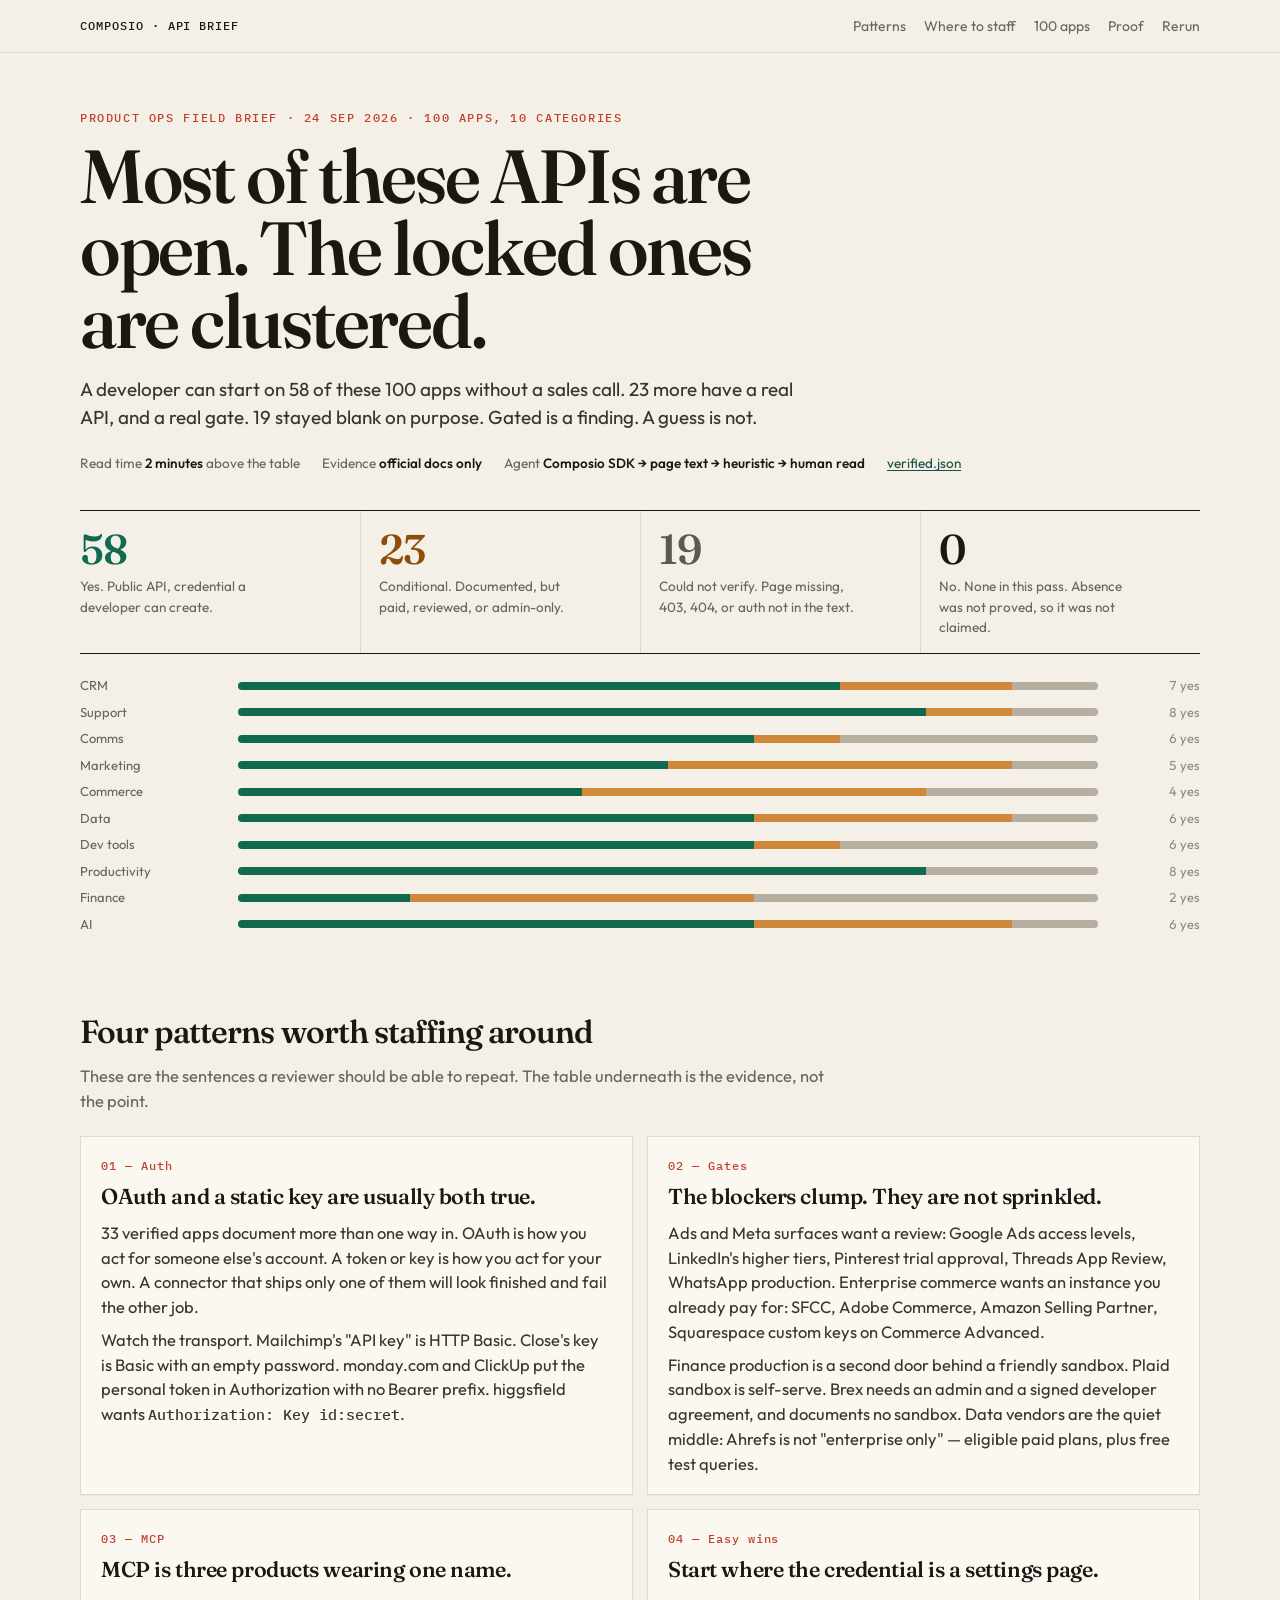
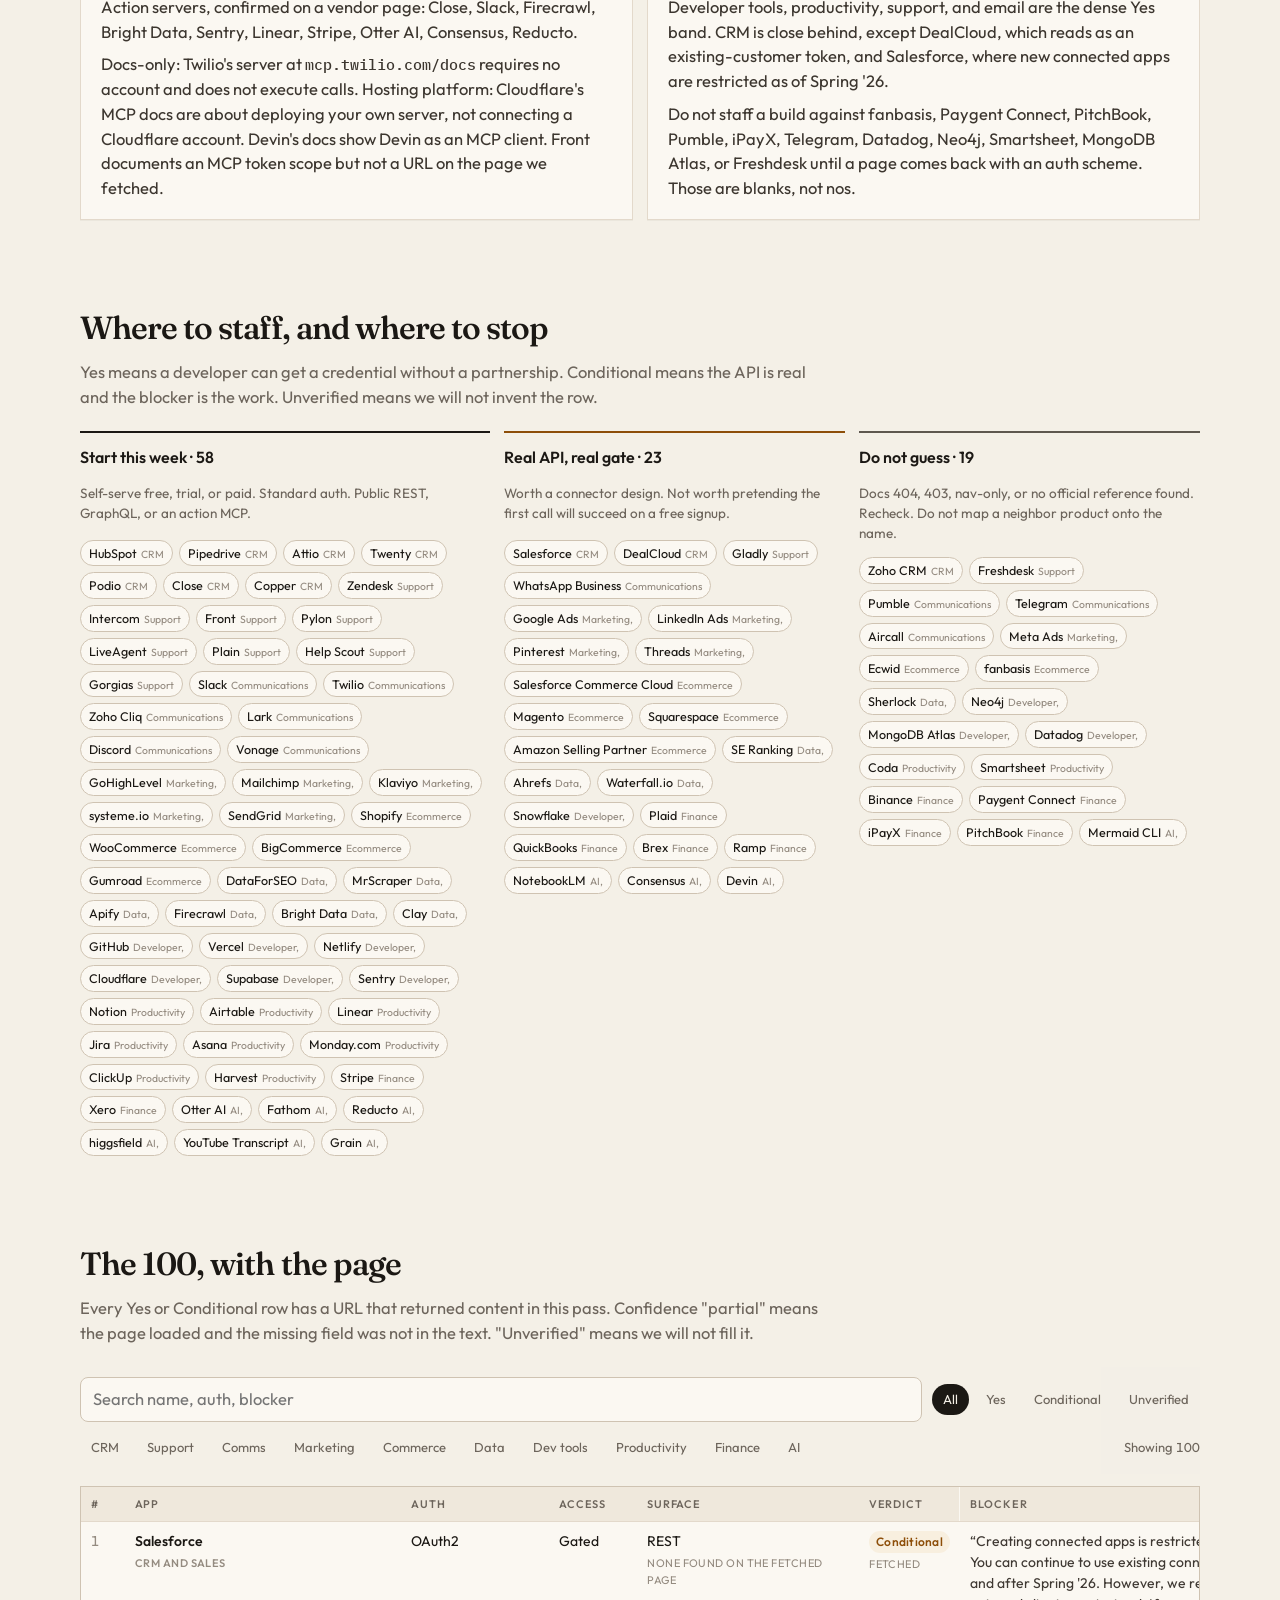
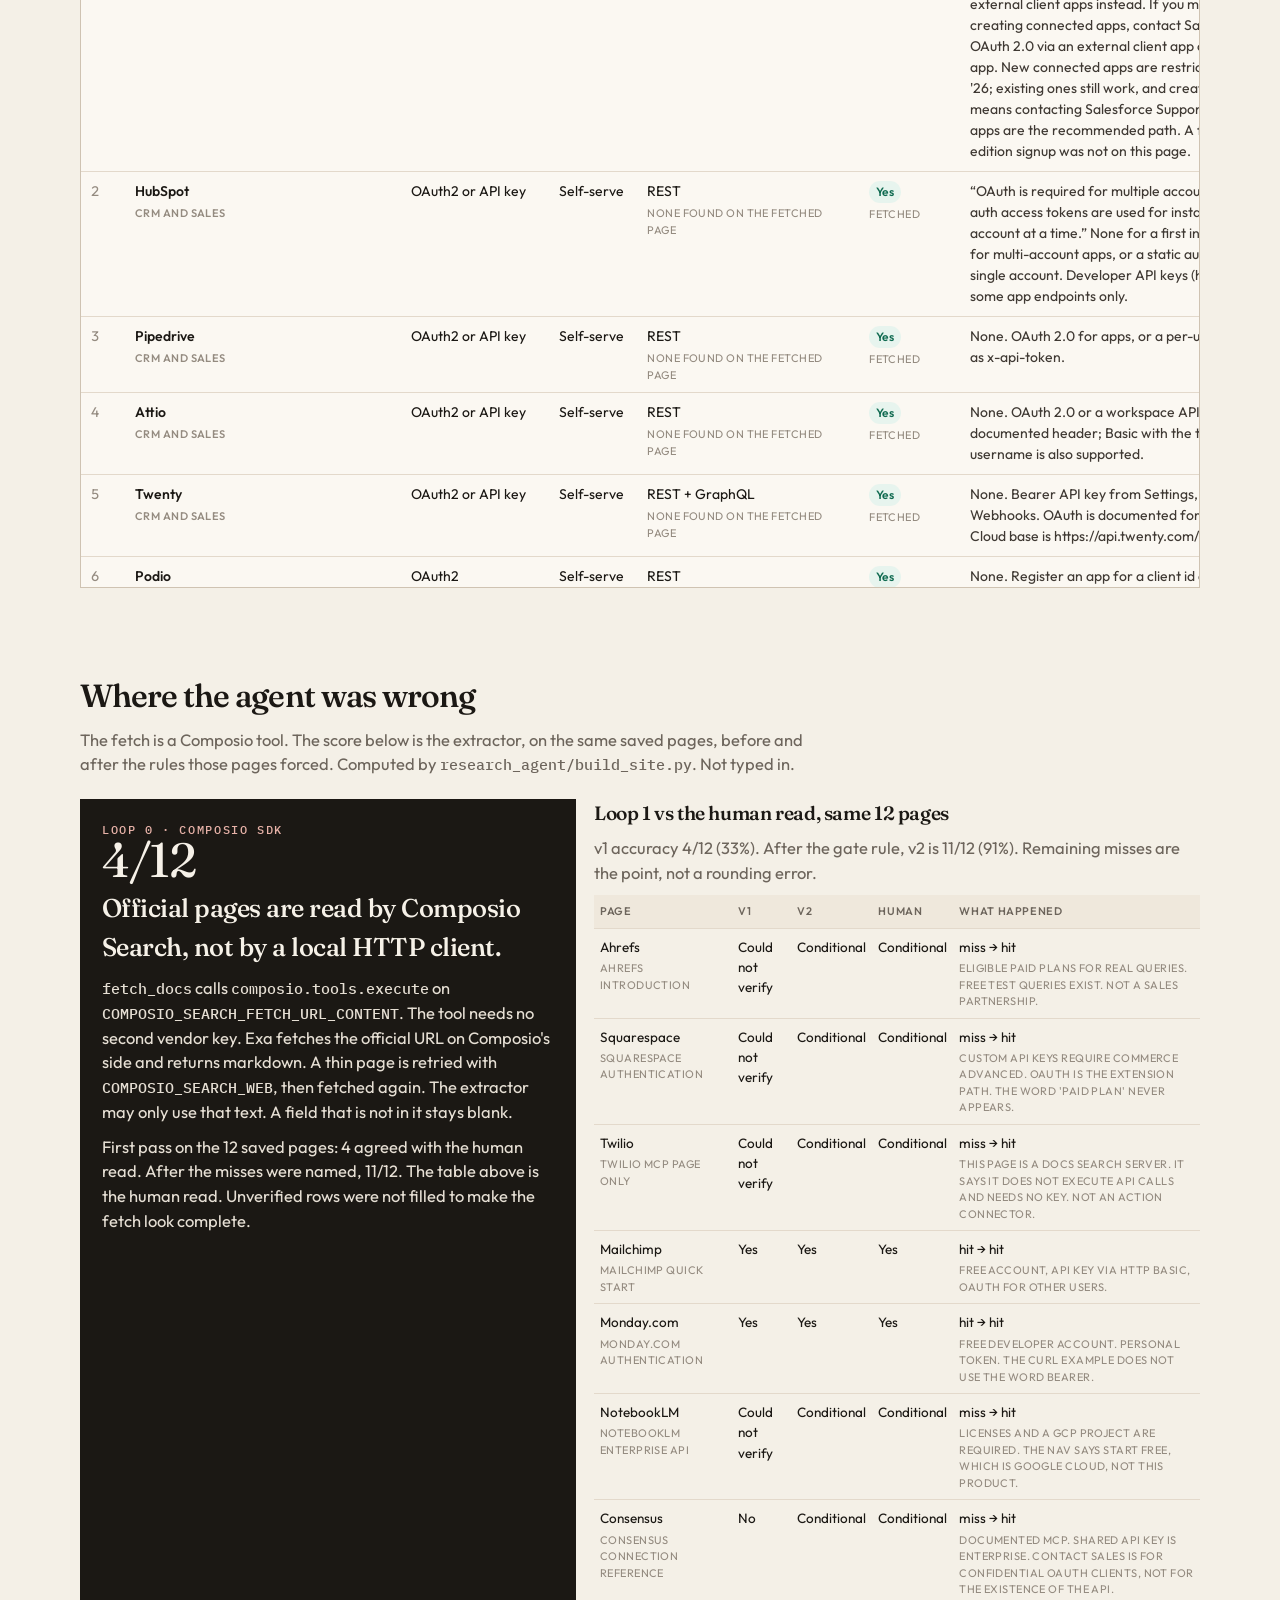
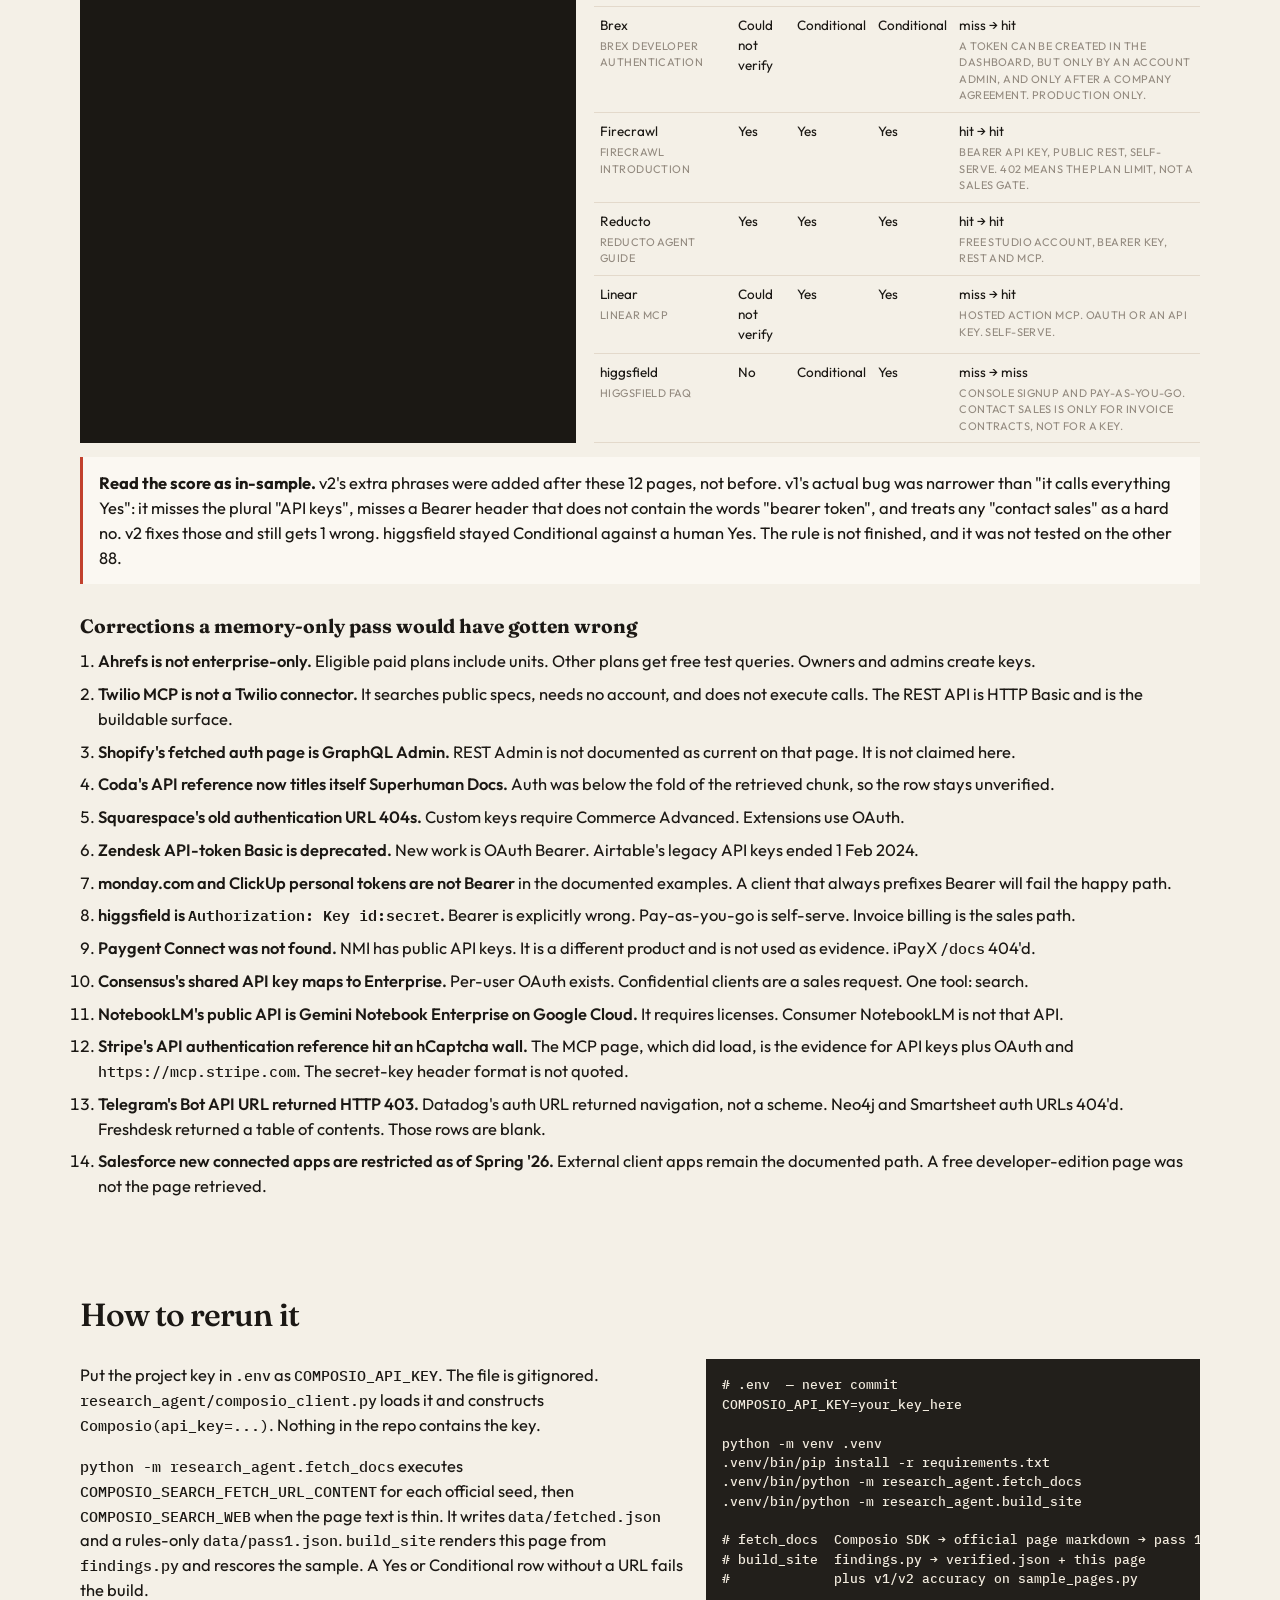
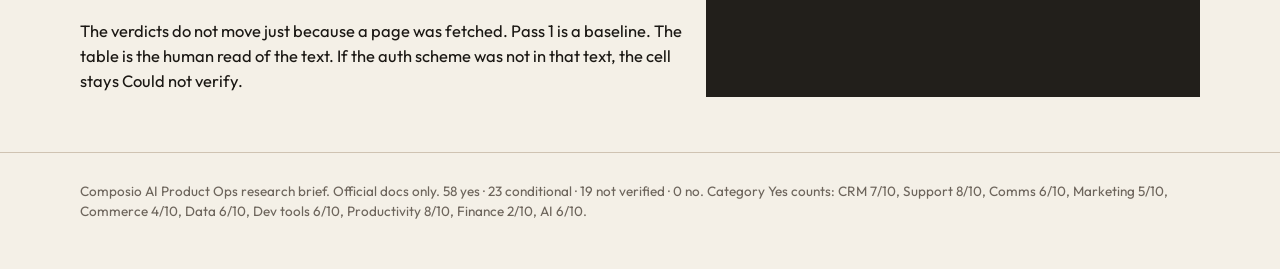
==== commit b7789545: "Fetch official docs through the Composio SDK. fetch_docs calls COMPOSIO_SEARCH_FETCH_URL_CONTENT and" ====
--- a/docs/index.html
+++ b/docs/index.html
@@ -365,7 +365,7 @@
     <div class="meta-row">
       <span>Read time <strong>2 minutes</strong> above the table</span>
       <span>Evidence <strong>official docs only</strong></span>
-      <span>Agent <strong>catalog → fetch → heuristic → human read</strong></span>
+      <span>Agent <strong>Composio SDK → page text → heuristic → human read</strong></span>
       <span><a href="verified.json">verified.json</a></span>
     </div>
     <div class="scores" aria-label="Verdict counts">
@@ -471,14 +471,14 @@
 <section id="proof">
   <div class="wrap">
     <h2>Where the agent was wrong</h2>
-    <p class="section-lead">Three loops. The first never saw the docs. The second misread gates as a green light. The third is the table above. The sample below is computed by <code>research_agent/build_site.py</code> from saved page text, not typed in by hand.</p>
+    <p class="section-lead">The fetch is a Composio tool. The score below is the extractor, on the same saved pages, before and after the rules those pages forced. Computed by <code>research_agent/build_site.py</code>. Not typed in.</p>
     <div class="proof-grid">
       <div class="callout">
-        <div class="kicker" style="color:#e7b2a8">Loop 0 · direct HTTP</div>
-        <div class="big">271 / 275</div>
-        <h3>TLS died before a sentence of docs arrived.</h3>
-        <p>The fetch script requested 275 seed URLs across 100 apps. 3 returned a body. 271 failed in the TLS handshake. <code>data/pass1.json</code> is a transport log. Quoting it as research accuracy would be the dishonest version of this assignment.</p>
-        <p>Loop 1 retrieved official pages with a page fetcher the sandbox TLS path could not replace. Loop 2 is a human read of those pages, written into <code>research_agent/findings.py</code>. If a field was not on the page, the cell says so.</p>
+        <div class="kicker" style="color:#e7b2a8">Loop 0 · Composio SDK</div>
+        <div class="big">4/12</div>
+        <h3>Official pages are read by Composio Search, not by a local HTTP client.</h3>
+        <p><code>fetch_docs</code> calls <code>composio.tools.execute</code> on <code>COMPOSIO_SEARCH_FETCH_URL_CONTENT</code>. The tool needs no second vendor key. Exa fetches the official URL on Composio's side and returns markdown. A thin page is retried with <code>COMPOSIO_SEARCH_WEB</code>, then fetched again. The extractor may only use that text. A field that is not in it stays blank.</p>
+        <p>First pass on the 12 saved pages: 4 agreed with the human read. After the misses were named, 11/12. The table above is the human read. Unverified rows were not filled to make the fetch look complete.</p>
       </div>
       <div>
         <h3 style="font-family:var(--serif);font-weight:560;letter-spacing:-0.02em;margin:0 0 8px">Loop 1 vs the human read, same 12 pages</h3>
@@ -517,14 +517,19 @@
     <h2>How to rerun it</h2>
     <div class="rerun">
       <div>
-        <p>No Composio key was available, so the pipeline does not pretend to call the Composio SDK. It is a local agent: a catalog of the 100 apps, a fetcher, a deliberately dumb extractor, and an adjudicated snapshot.</p>
-        <p>On a network that can complete TLS to docs hosts, the fetch writes <code>data/fetched.json</code> and a pass-1 file. In this sandbox that step is a transport failure, already saved. Do not treat a re-run here as new research.</p>
-        <p>The page you are reading is generated. Edit a finding, run the renderer, and the counts, chips, and sample score move with the data. A Yes or Conditional row without a URL fails the build.</p>
-      </div>
-      <pre>python -m research_agent.fetch_docs
-python -m research_agent.build_site
-
-# fetch_docs  catalog → HTTP → heuristic pass 1
+        <p>Put the project key in <code>.env</code> as <code>COMPOSIO_API_KEY</code>. The file is gitignored. <code>research_agent/composio_client.py</code> loads it and constructs <code>Composio(api_key=...)</code>. Nothing in the repo contains the key.</p>
+        <p><code>python -m research_agent.fetch_docs</code> executes <code>COMPOSIO_SEARCH_FETCH_URL_CONTENT</code> for each official seed, then <code>COMPOSIO_SEARCH_WEB</code> when the page text is thin. It writes <code>data/fetched.json</code> and a rules-only <code>data/pass1.json</code>. <code>build_site</code> renders this page from <code>findings.py</code> and rescores the sample. A Yes or Conditional row without a URL fails the build.</p>
+        <p>The verdicts do not move just because a page was fetched. Pass 1 is a baseline. The table is the human read of the text. If the auth scheme was not in that text, the cell stays Could not verify.</p>
+      </div>
+      <pre># .env  — never commit
+COMPOSIO_API_KEY=your_key_here
+
+python -m venv .venv
+.venv/bin/pip install -r requirements.txt
+.venv/bin/python -m research_agent.fetch_docs
+.venv/bin/python -m research_agent.build_site
+
+# fetch_docs  Composio SDK → official page markdown → pass 1
 # build_site  findings.py → verified.json + this page
 #             plus v1/v2 accuracy on sample_pages.py</pre>
     </div>
@@ -538,7 +543,7 @@
     CRM 7/10, Support 8/10, Comms 6/10, Marketing 5/10, Commerce 4/10, Data 6/10, Dev tools 6/10, Productivity 8/10, Finance 2/10, AI 6/10.
   </div>
 </footer>
-<script id="payload" type="application/json">{"generated_from": "research_agent.findings", "counts": {"Conditional": 23, "Yes": 58, "Could not verify": 19}, "sample": {"n": 12, "v1_hits": 4, "v2_hits": 11, "v1_accuracy": 0.333, "v2_accuracy": 0.917, "rows": [{"id": 53, "app_name": "Ahrefs", "page": "Ahrefs introduction", "v1": "Could not verify", "v1_raw": "Could not verify", "v1_auth": "API key", "v1_access": "Could not verify", "v2": "Conditional", "human": "Conditional", "human_note": "Eligible paid plans for real queries. Free test queries exist. Not a sales partnership.", "v1_hit": false, "v2_hit": true}, {"id": 46, "app_name": "Squarespace", "page": "Squarespace authentication", "v1": "Could not verify", "v1_raw": "Could not verify", "v1_auth": "OAuth2, API key", "v1_access": "Could not verify", "v2": "Conditional", "human": "Conditional", "human_note": "Custom API keys require Commerce Advanced. OAuth is the extension path. The word 'paid plan' never appears.", "v1_hit": false, "v2_hit": true}, {"id": 22, "app_name": "Twilio", "page": "Twilio MCP page only", "v1": "Could not verify", "v1_raw": "Could not verify", "v1_auth": "Not found", "v1_access": "Could not verify", "v2": "Conditional", "human": "Conditional", "human_note": "This page is a docs search server. It says it does not execute API calls and needs no key. Not an action connector.", "v1_hit": false, "v2_hit": true}, {"id": 35, "app_name": "Mailchimp", "page": "Mailchimp quick start", "v1": "Yes", "v1_raw": "Yes", "v1_auth": "OAuth2, API key", "v1_access": "Self-serve (free/trial)", "v2": "Yes", "human": "Yes", "human_note": "Free account, API key via HTTP Basic, OAuth for other users.", "v1_hit": true, "v2_hit": true}, {"id": 76, "app_name": "Monday.com", "page": "monday.com authentication", "v1": "Yes", "v1_raw": "Yes", "v1_auth": "API key", "v1_access": "Self-serve (free/trial)", "v2": "Yes", "human": "Yes", "human_note": "Free developer account. Personal token. The curl example does not use the word Bearer.", "v1_hit": true, "v2_hit": true}, {"id": 91, "app_name": "NotebookLM", "page": "NotebookLM Enterprise API", "v1": "Could not verify", "v1_raw": "Could not verify", "v1_auth": "Not found", "v1_access": "Could not verify", "v2": "Conditional", "human": "Conditional", "human_note": "Licenses and a GCP project are required. The nav says Start free, which is Google Cloud, not this product.", "v1_hit": false, "v2_hit": true}, {"id": 94, "app_name": "Consensus", "page": "Consensus connection reference", "v1": "No", "v1_raw": "No \u2014 partnership/sales gate", "v1_auth": "OAuth2, API key", "v1_access": "Gated (partnership)", "v2": "Conditional", "human": "Conditional", "human_note": "Documented MCP. Shared API key is Enterprise. Contact sales is for confidential OAuth clients, not for the existence of the API.", "v1_hit": false, "v2_hit": true}, {"id": 88, "app_name": "Brex", "page": "Brex developer authentication", "v1": "Could not verify", "v1_raw": "Could not verify", "v1_auth": "Not found", "v1_access": "Self-serve (free/trial)", "v2": "Conditional", "human": "Conditional", "human_note": "A token can be created in the dashboard, but only by an account admin, and only after a company agreement. Production only.", "v1_hit": false, "v2_hit": true}, {"id": 56, "app_name": "Firecrawl", "page": "Firecrawl introduction", "v1": "Yes", "v1_raw": "Yes", "v1_auth": "API key", "v1_access": "Self-serve (free/trial)", "v2": "Yes", "human": "Yes", "human_note": "Bearer API key, public REST, self-serve. 402 means the plan limit, not a sales gate.", "v1_hit": true, "v2_hit": true}, {"id": 95, "app_name": "Reducto", "page": "Reducto agent guide", "v1": "Yes", "v1_raw": "Yes", "v1_auth": "API key", "v1_access": "Self-serve (free/trial)", "v2": "Yes", "human": "Yes", "human_note": "Free studio account, Bearer key, REST and MCP.", "v1_hit": true, "v2_hit": true}, {"id": 73, "app_name": "Linear", "page": "Linear MCP", "v1": "Could not verify", "v1_raw": "Could not verify", "v1_auth": "OAuth2, API key", "v1_access": "Could not verify", "v2": "Yes", "human": "Yes", "human_note": "Hosted action MCP. OAuth or an API key. Self-serve.", "v1_hit": false, "v2_hit": true}, {"id": 97, "app_name": "higgsfield", "page": "higgsfield FAQ", "v1": "No", "v1_raw": "No \u2014 partnership/sales gate", "v1_auth": "token", "v1_access": "Gated (partnership)", "v2": "Conditional", "human": "Yes", "human_note": "Console signup and pay-as-you-go. Contact sales is only for invoice contracts, not for a key.", "v1_hit": false, "v2_hit": false}]}, "transport": {"apps": 100, "pages": 275, "ok": 3, "tls": 271}}</script>
+<script id="payload" type="application/json">{"generated_from": "research_agent.findings", "counts": {"Conditional": 23, "Yes": 58, "Could not verify": 19}, "sample": {"n": 12, "v1_hits": 4, "v2_hits": 11, "v1_accuracy": 0.333, "v2_accuracy": 0.917, "rows": [{"id": 53, "app_name": "Ahrefs", "page": "Ahrefs introduction", "v1": "Could not verify", "v1_raw": "Could not verify", "v1_auth": "API key", "v1_access": "Could not verify", "v2": "Conditional", "human": "Conditional", "human_note": "Eligible paid plans for real queries. Free test queries exist. Not a sales partnership.", "v1_hit": false, "v2_hit": true}, {"id": 46, "app_name": "Squarespace", "page": "Squarespace authentication", "v1": "Could not verify", "v1_raw": "Could not verify", "v1_auth": "OAuth2, API key", "v1_access": "Could not verify", "v2": "Conditional", "human": "Conditional", "human_note": "Custom API keys require Commerce Advanced. OAuth is the extension path. The word 'paid plan' never appears.", "v1_hit": false, "v2_hit": true}, {"id": 22, "app_name": "Twilio", "page": "Twilio MCP page only", "v1": "Could not verify", "v1_raw": "Could not verify", "v1_auth": "Not found", "v1_access": "Could not verify", "v2": "Conditional", "human": "Conditional", "human_note": "This page is a docs search server. It says it does not execute API calls and needs no key. Not an action connector.", "v1_hit": false, "v2_hit": true}, {"id": 35, "app_name": "Mailchimp", "page": "Mailchimp quick start", "v1": "Yes", "v1_raw": "Yes", "v1_auth": "OAuth2, API key", "v1_access": "Self-serve (free/trial)", "v2": "Yes", "human": "Yes", "human_note": "Free account, API key via HTTP Basic, OAuth for other users.", "v1_hit": true, "v2_hit": true}, {"id": 76, "app_name": "Monday.com", "page": "monday.com authentication", "v1": "Yes", "v1_raw": "Yes", "v1_auth": "API key", "v1_access": "Self-serve (free/trial)", "v2": "Yes", "human": "Yes", "human_note": "Free developer account. Personal token. The curl example does not use the word Bearer.", "v1_hit": true, "v2_hit": true}, {"id": 91, "app_name": "NotebookLM", "page": "NotebookLM Enterprise API", "v1": "Could not verify", "v1_raw": "Could not verify", "v1_auth": "Not found", "v1_access": "Could not verify", "v2": "Conditional", "human": "Conditional", "human_note": "Licenses and a GCP project are required. The nav says Start free, which is Google Cloud, not this product.", "v1_hit": false, "v2_hit": true}, {"id": 94, "app_name": "Consensus", "page": "Consensus connection reference", "v1": "No", "v1_raw": "No \u2014 partnership/sales gate", "v1_auth": "OAuth2, API key", "v1_access": "Gated (partnership)", "v2": "Conditional", "human": "Conditional", "human_note": "Documented MCP. Shared API key is Enterprise. Contact sales is for confidential OAuth clients, not for the existence of the API.", "v1_hit": false, "v2_hit": true}, {"id": 88, "app_name": "Brex", "page": "Brex developer authentication", "v1": "Could not verify", "v1_raw": "Could not verify", "v1_auth": "Not found", "v1_access": "Self-serve (free/trial)", "v2": "Conditional", "human": "Conditional", "human_note": "A token can be created in the dashboard, but only by an account admin, and only after a company agreement. Production only.", "v1_hit": false, "v2_hit": true}, {"id": 56, "app_name": "Firecrawl", "page": "Firecrawl introduction", "v1": "Yes", "v1_raw": "Yes", "v1_auth": "API key", "v1_access": "Self-serve (free/trial)", "v2": "Yes", "human": "Yes", "human_note": "Bearer API key, public REST, self-serve. 402 means the plan limit, not a sales gate.", "v1_hit": true, "v2_hit": true}, {"id": 95, "app_name": "Reducto", "page": "Reducto agent guide", "v1": "Yes", "v1_raw": "Yes", "v1_auth": "API key", "v1_access": "Self-serve (free/trial)", "v2": "Yes", "human": "Yes", "human_note": "Free studio account, Bearer key, REST and MCP.", "v1_hit": true, "v2_hit": true}, {"id": 73, "app_name": "Linear", "page": "Linear MCP", "v1": "Could not verify", "v1_raw": "Could not verify", "v1_auth": "OAuth2, API key", "v1_access": "Could not verify", "v2": "Yes", "human": "Yes", "human_note": "Hosted action MCP. OAuth or an API key. Self-serve.", "v1_hit": false, "v2_hit": true}, {"id": 97, "app_name": "higgsfield", "page": "higgsfield FAQ", "v1": "No", "v1_raw": "No \u2014 partnership/sales gate", "v1_auth": "token", "v1_access": "Gated (partnership)", "v2": "Conditional", "human": "Yes", "human_note": "Console signup and pay-as-you-go. Contact sales is only for invoice contracts, not for a key.", "v1_hit": false, "v2_hit": false}]}, "fetcher": "composio.tools.execute COMPOSIO_SEARCH_FETCH_URL_CONTENT"}</script>
 <script>
 const rows = Array.from(document.querySelectorAll("#rows tr"));
 const q = document.getElementById("q");
